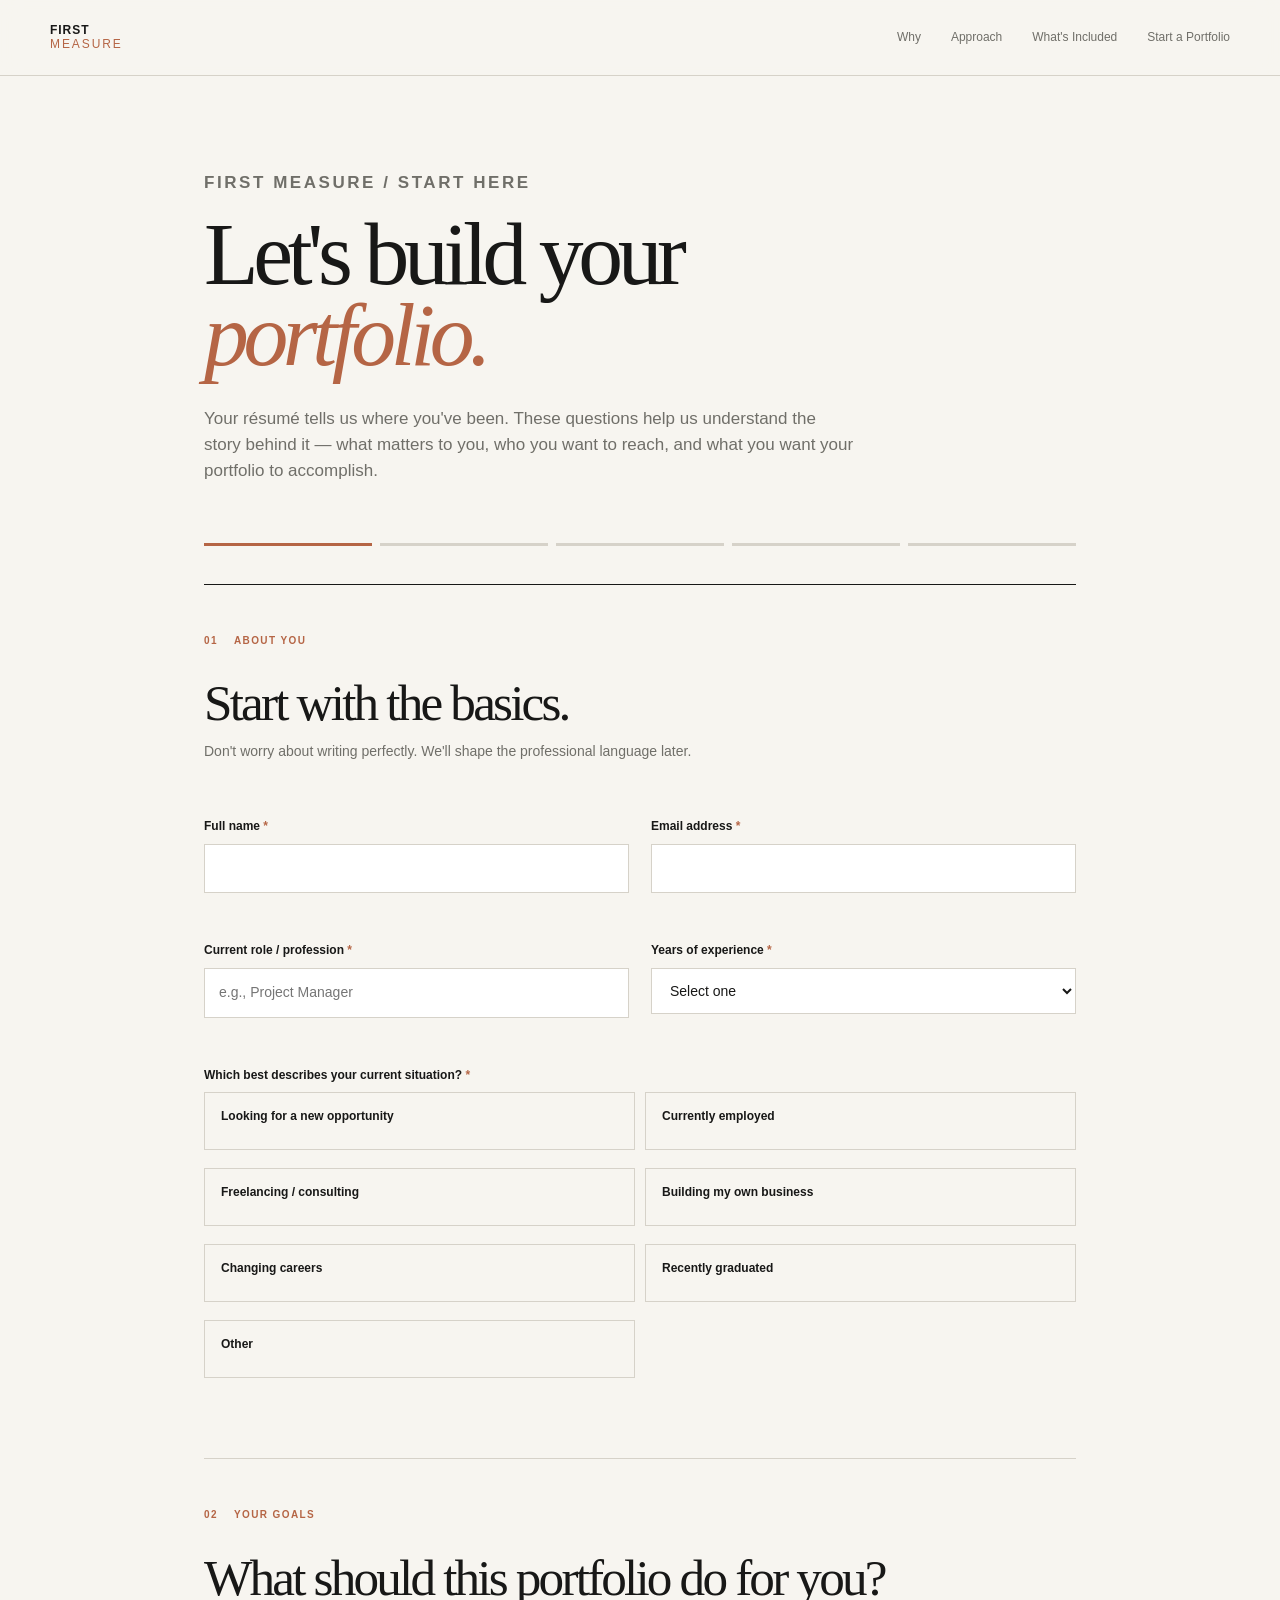
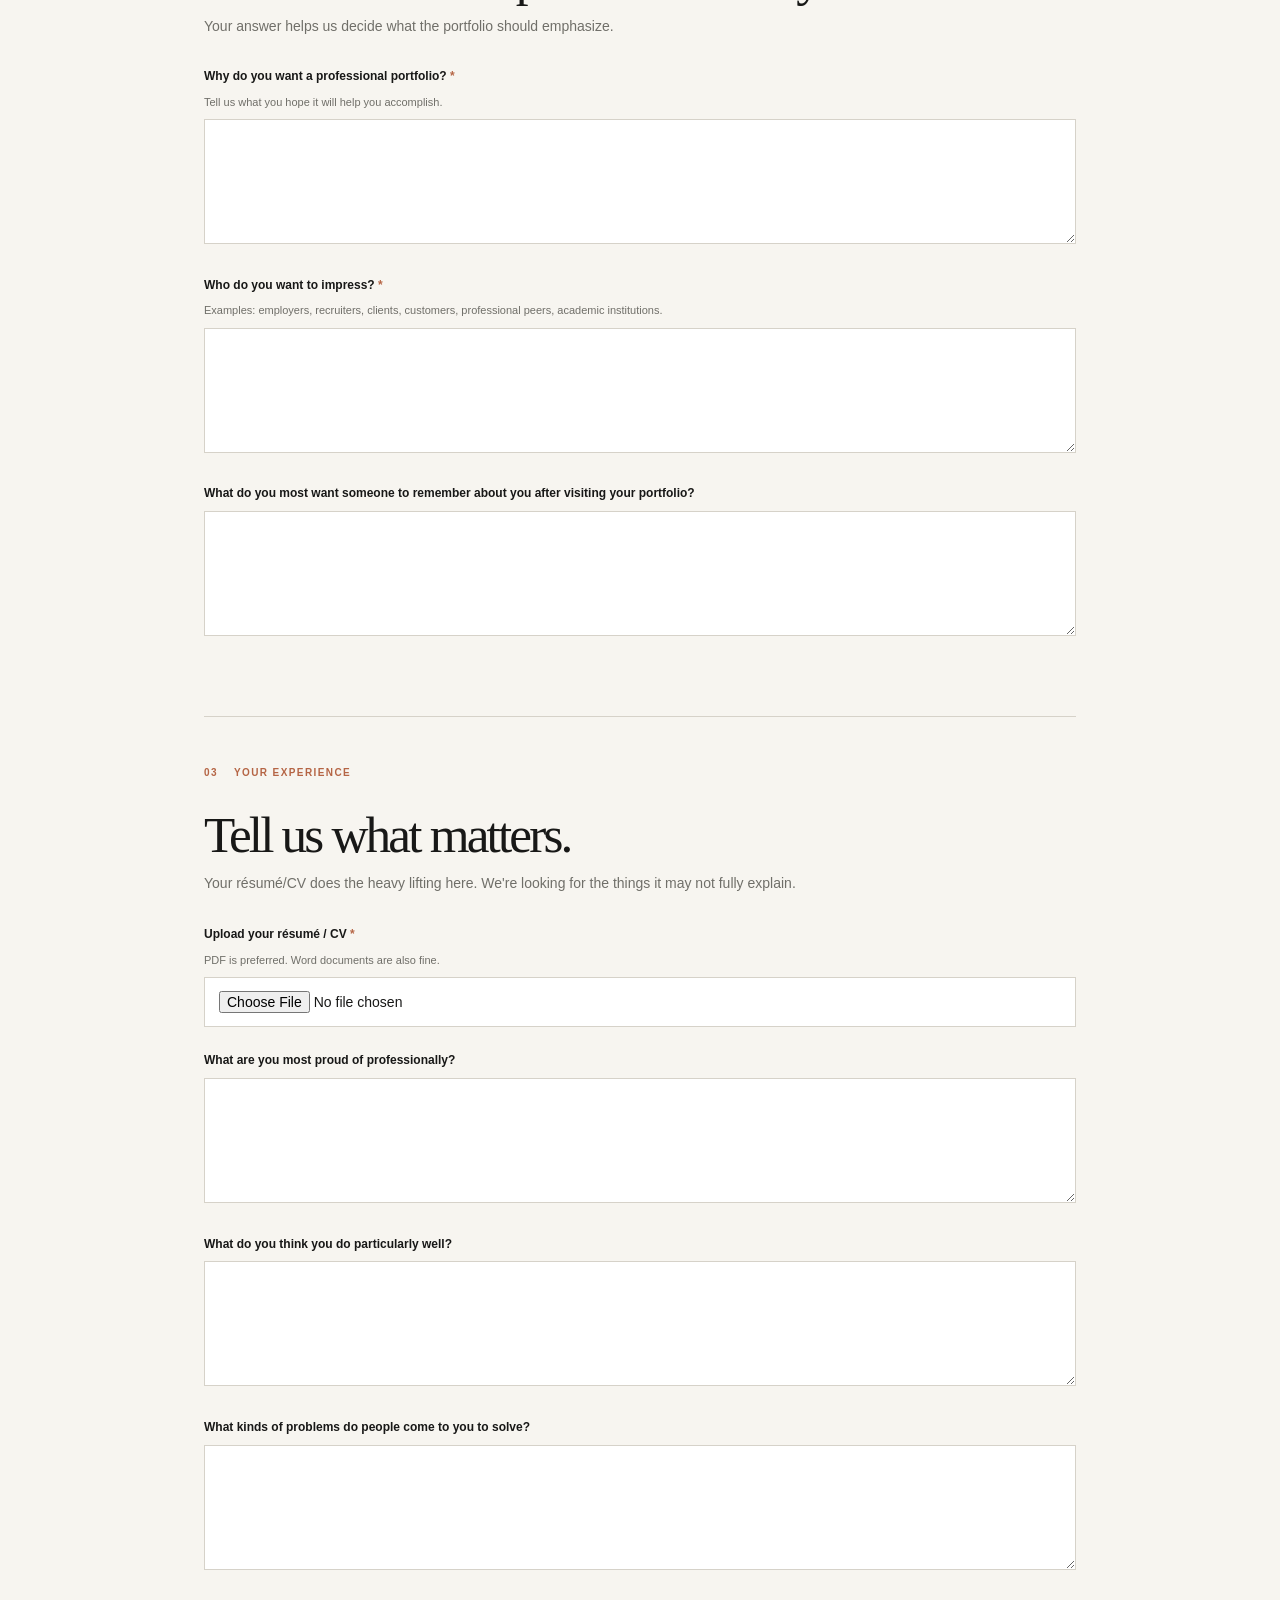
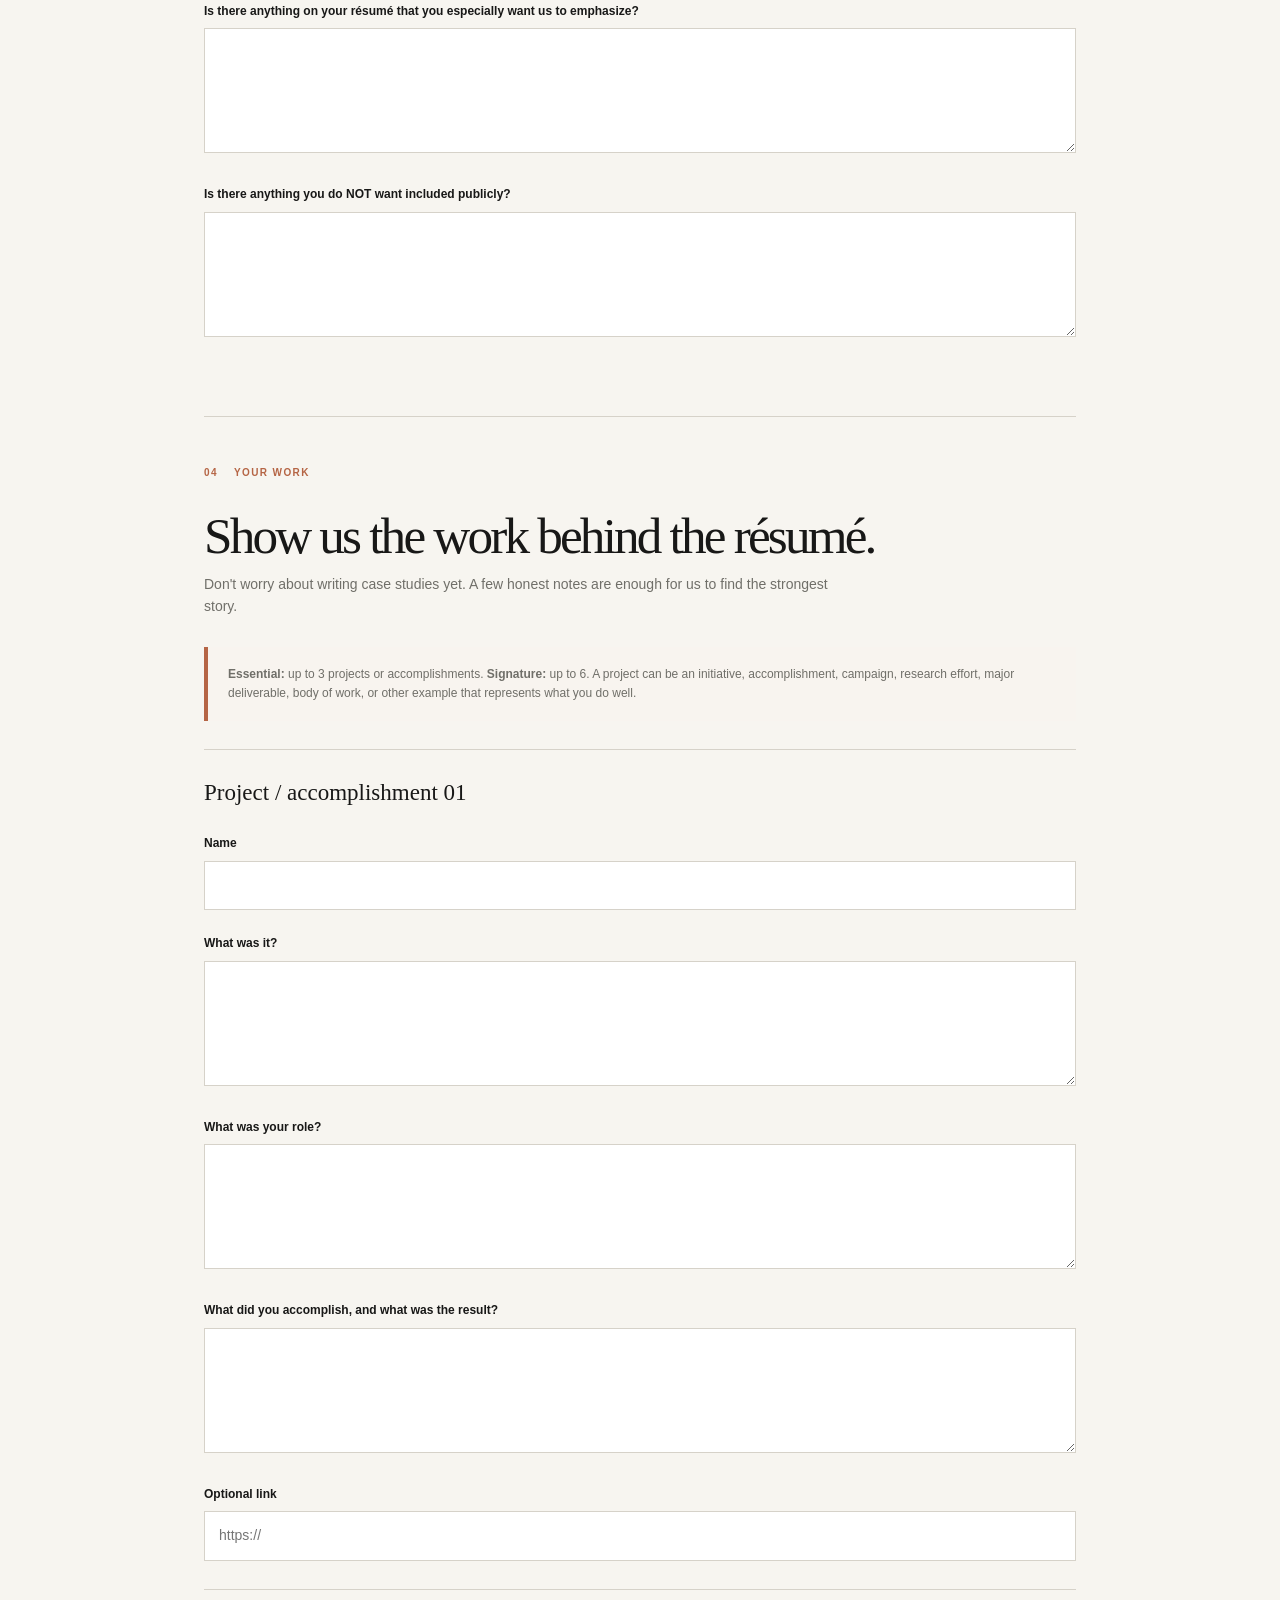
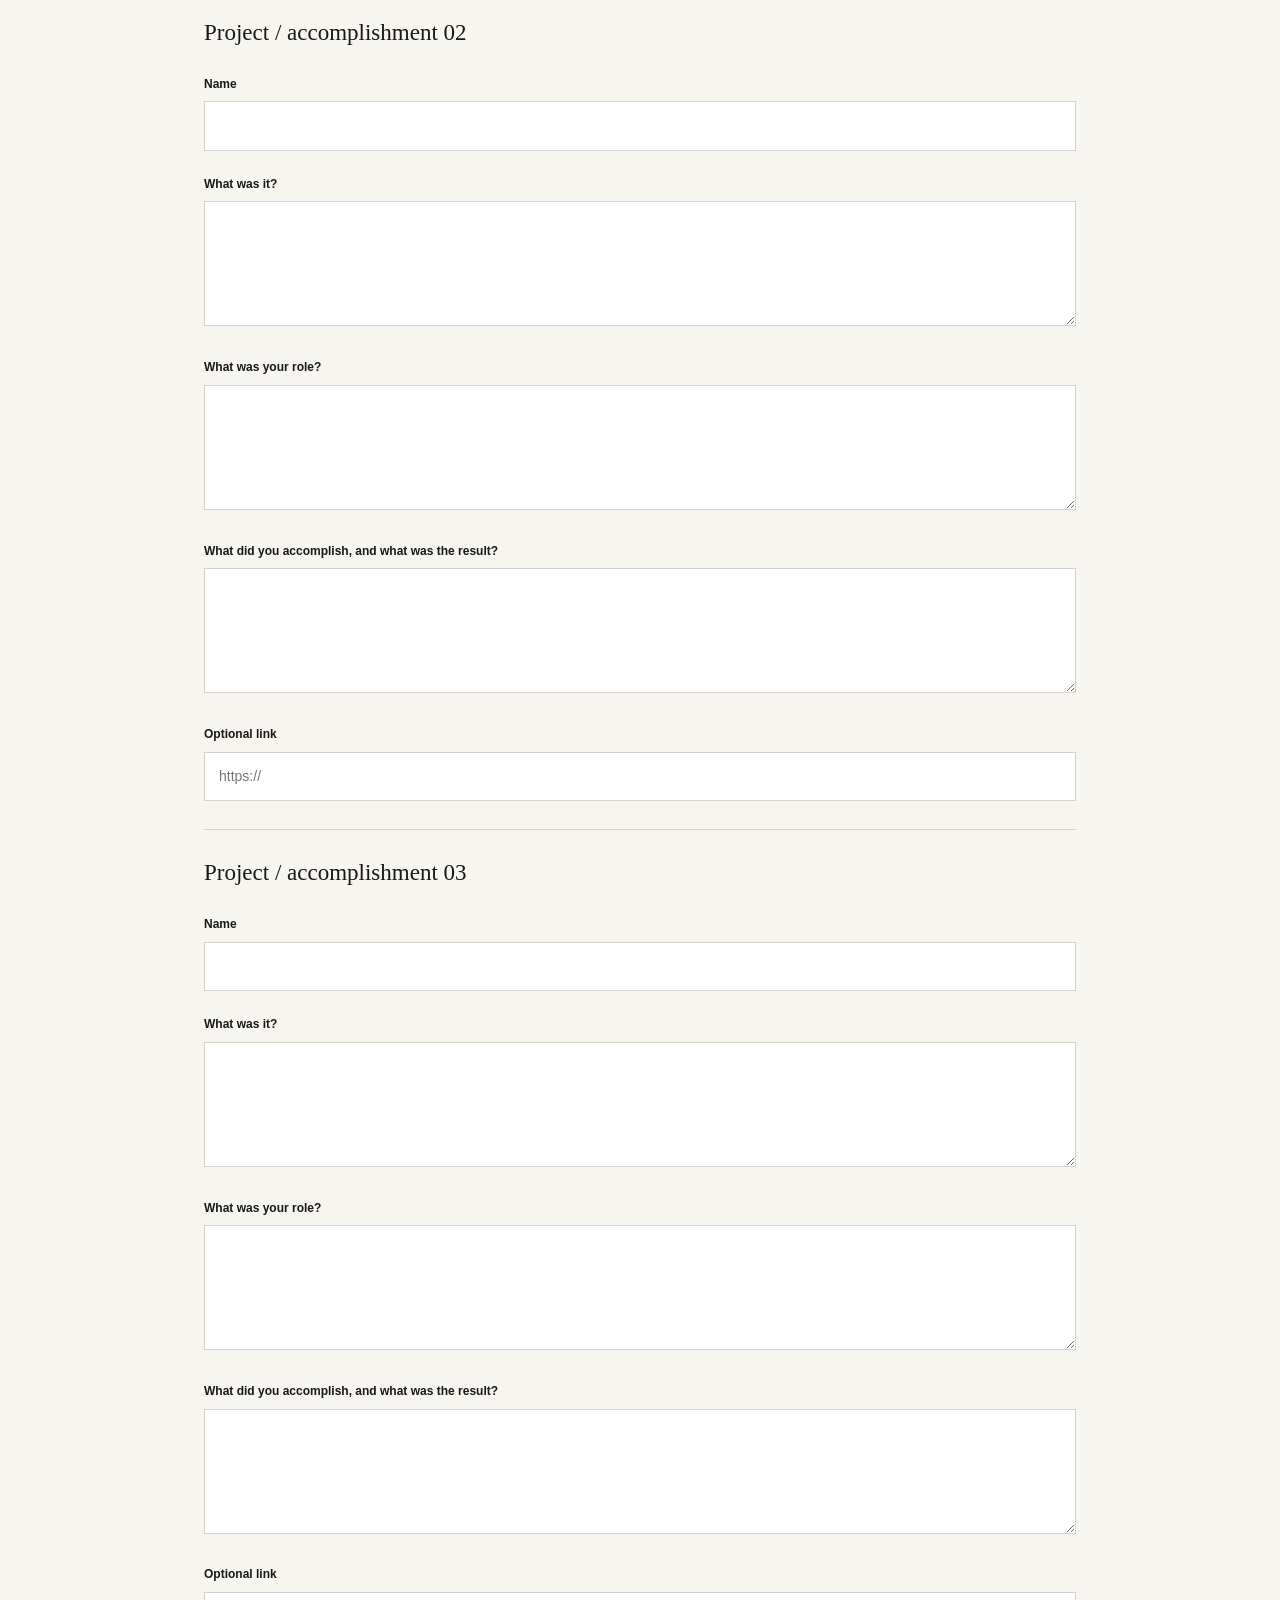
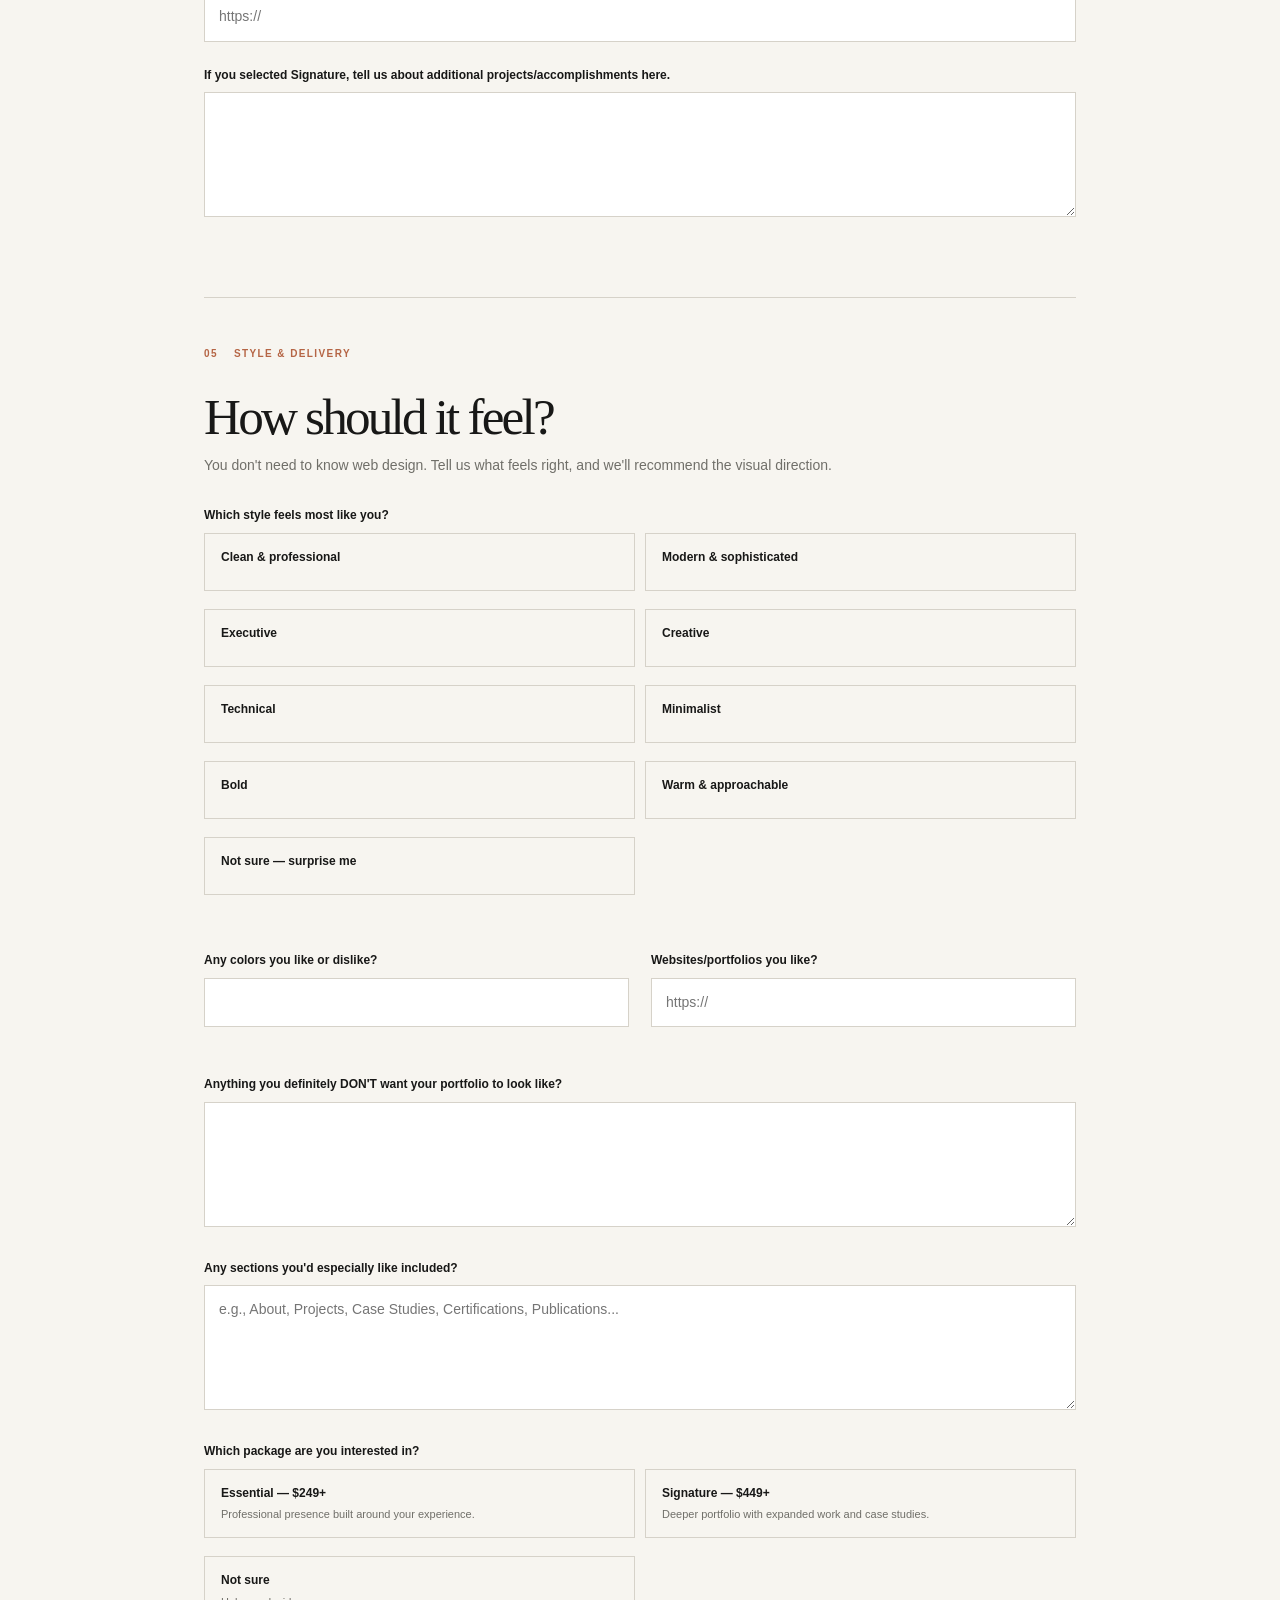
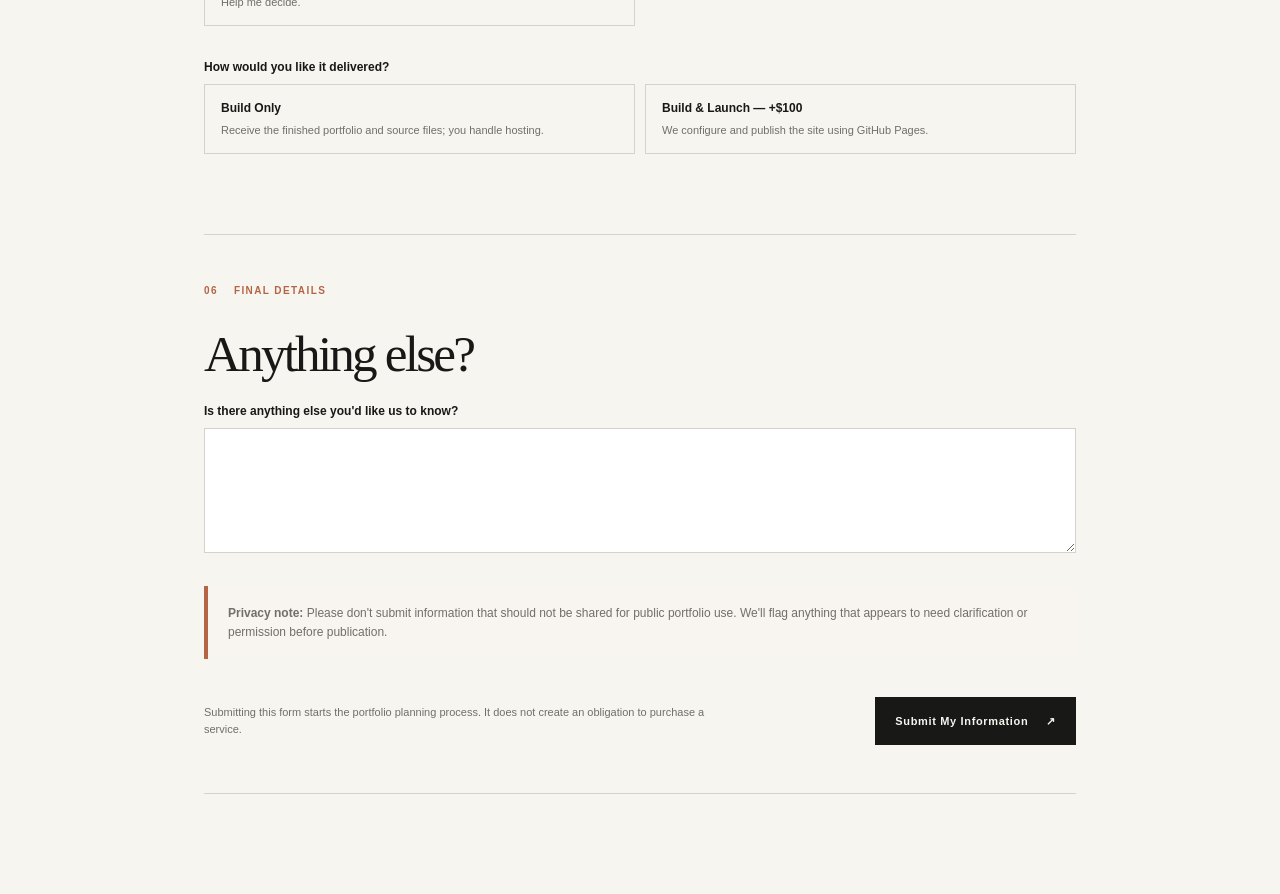
==== intake.html @ b85e9fb0 "Add files via upload" ====
<!DOCTYPE html>
<html lang="en">
<head>
<meta charset="UTF-8">
<meta name="viewport" content="width=device-width, initial-scale=1.0">
<meta name="description" content="First Measure client intake form.">
<title>Start Your Portfolio — First Measure</title>
<link rel="stylesheet" href="styles.css?v=4">
<style>
.intake-page{max-width:920px;margin:0 auto;padding:140px 24px 100px}.intake-header{max-width:760px;margin-bottom:58px}.intake-header .kicker{margin-bottom:18px}.intake-header h1{margin:0;font-family:Georgia,"Times New Roman",serif;font-weight:400;font-size:clamp(3rem,7vw,6.6rem);line-height:.9;letter-spacing:-.06em}.intake-header h1 em{color:var(--accent);font-style:italic}.intake-header p{max-width:650px;margin:30px 0 0;color:var(--muted);font-size:17px}.progress{display:grid;grid-template-columns:repeat(5,1fr);gap:8px;margin-bottom:38px}.progress span{height:3px;background:var(--line)}.progress span.active{background:var(--accent)}.intake-form{border-top:1px solid var(--ink)}.form-section{padding:48px 0;border-bottom:1px solid var(--line)}.form-meta{display:flex;gap:16px;color:var(--accent);font-size:10px;font-weight:700;letter-spacing:.14em;margin-bottom:30px}.form-section h2{font-size:clamp(2rem,4vw,3.5rem);margin-bottom:12px}.section-help{max-width:650px;color:var(--muted);font-size:14px;margin-bottom:30px}.field{margin:24px 0}.field label{display:block;font-size:12px;font-weight:700;margin-bottom:8px}.required{color:var(--accent)}.field-help{margin:0 0 8px;color:var(--muted);font-size:11px}.two-col{display:grid;grid-template-columns:1fr 1fr;gap:22px}input,select,textarea{width:100%;border:1px solid var(--line);border-radius:0;background:#fff;padding:13px 14px;color:var(--ink);font:inherit;font-size:14px;outline:none}textarea{min-height:125px;resize:vertical}input:focus,select:focus,textarea:focus{border-color:var(--accent);box-shadow:0 0 0 3px rgba(181,101,69,.10)}.choice-grid{display:grid;grid-template-columns:1fr 1fr;gap:10px}.choice{position:relative}.choice input{position:absolute;opacity:0;pointer-events:none}.choice label{display:block;min-height:58px;padding:14px 16px;border:1px solid var(--line);cursor:pointer;font-weight:600;background:var(--paper);transition:border-color .2s,background .2s}.choice label span{display:block;color:var(--muted);font-size:11px;font-weight:400;margin-top:4px}.choice input:checked+label{border-color:var(--accent);background:var(--accent-soft)}.project-block{border-top:1px solid var(--line);padding-top:25px;margin-top:28px}.project-block h3{margin:0 0 15px;font-family:Georgia,serif;font-size:23px;font-weight:400}.notice{padding:18px 20px;border-left:4px solid var(--accent);background:#f8f4ef;margin-top:25px}.notice p{margin:0;color:var(--muted);font-size:12px}.form-footer{padding-top:38px;display:flex;justify-content:space-between;gap:22px;align-items:center}.form-footer p{margin:0;color:var(--muted);font-size:11px;max-width:520px}.submit-button{border:0;cursor:pointer}.thank-you{display:none;padding:55px;background:var(--ink);color:var(--paper);margin-top:40px}.thank-you h2{border:0;color:var(--paper);margin:0 0 15px}.thank-you p{color:#c9c5bd}.button{display:inline-flex;align-items:center;gap:18px;min-height:48px;padding:0 20px;font-size:11px;font-weight:800;letter-spacing:.06em}.button-dark{background:var(--ink);color:var(--paper)}
@media(max-width:680px){.intake-page{padding:110px 18px 70px}.two-col,.choice-grid{grid-template-columns:1fr}.form-section{padding:38px 0}.form-footer{flex-direction:column;align-items:flex-start}.button.large{width:100%}}
</style>
</head>
<body>
<header class="site-header">
<a class="wordmark" href="index.html" aria-label="First Measure home"><span>FIRST</span><i>MEASURE</i></a>
<button class="menu-toggle" aria-expanded="false" aria-controls="site-nav" aria-label="Open menu"><span></span><span></span></button>
<nav id="site-nav"><a href="index.html#why">Why</a><a href="index.html#approach">Approach</a><a href="index.html#included">What's Included</a><a href="index.html#contact">Start a Portfolio</a></nav>
</header>
<main class="intake-page">
<div class="intake-header"><p class="kicker">FIRST MEASURE / START HERE</p><h1>Let's build your <em>portfolio.</em></h1><p>Your résumé tells us where you've been. These questions help us understand the story behind it — what matters to you, who you want to reach, and what you want your portfolio to accomplish.</p></div>
<div class="progress" aria-hidden="true"><span class="active"></span><span></span><span></span><span></span><span></span></div>
<form class="intake-form" id="intakeForm">
<section class="form-section"><div class="form-meta"><span>01</span><span>ABOUT YOU</span></div><h2>Start with the basics.</h2><p class="section-help">Don't worry about writing perfectly. We'll shape the professional language later.</p>
<div class="two-col"><div class="field"><label for="fullName">Full name <span class="required">*</span></label><input id="fullName" name="fullName" required></div><div class="field"><label for="email">Email address <span class="required">*</span></label><input id="email" name="email" type="email" required></div></div>
<div class="two-col"><div class="field"><label for="role">Current role / profession <span class="required">*</span></label><input id="role" name="role" placeholder="e.g., Project Manager" required></div><div class="field"><label for="experience">Years of experience <span class="required">*</span></label><select id="experience" name="experience" required><option value="">Select one</option><option>Less than 2 years</option><option>2–5 years</option><option>6–10 years</option><option>11–15 years</option><option>16–20 years</option><option>20+ years</option></select></div></div>
<div class="field"><label>Which best describes your current situation? <span class="required">*</span></label><div class="choice-grid"><div class="choice"><input id="s1" name="situation" type="radio" value="Looking for a new opportunity" required><label for="s1">Looking for a new opportunity</label></div><div class="choice"><input id="s2" name="situation" type="radio" value="Currently employed"><label for="s2">Currently employed</label></div><div class="choice"><input id="s3" name="situation" type="radio" value="Freelancing or consulting"><label for="s3">Freelancing / consulting</label></div><div class="choice"><input id="s4" name="situation" type="radio" value="Building my own business"><label for="s4">Building my own business</label></div><div class="choice"><input id="s5" name="situation" type="radio" value="Changing careers"><label for="s5">Changing careers</label></div><div class="choice"><input id="s6" name="situation" type="radio" value="Recently graduated"><label for="s6">Recently graduated</label></div><div class="choice"><input id="s7" name="situation" type="radio" value="Other"><label for="s7">Other</label></div></div></div></section>
<section class="form-section"><div class="form-meta"><span>02</span><span>YOUR GOALS</span></div><h2>What should this portfolio do for you?</h2><p class="section-help">Your answer helps us decide what the portfolio should emphasize.</p>
<div class="field"><label for="goals">Why do you want a professional portfolio? <span class="required">*</span></label><p class="field-help">Tell us what you hope it will help you accomplish.</p><textarea id="goals" name="goals" required></textarea></div>
<div class="field"><label for="audience">Who do you want to impress? <span class="required">*</span></label><p class="field-help">Examples: employers, recruiters, clients, customers, professional peers, academic institutions.</p><textarea id="audience" name="audience" required></textarea></div>
<div class="field"><label for="remember">What do you most want someone to remember about you after visiting your portfolio?</label><textarea id="remember" name="remember"></textarea></div></section>
<section class="form-section"><div class="form-meta"><span>03</span><span>YOUR EXPERIENCE</span></div><h2>Tell us what matters.</h2><p class="section-help">Your résumé/CV does the heavy lifting here. We're looking for the things it may not fully explain.</p>
<div class="field"><label for="resume">Upload your résumé / CV <span class="required">*</span></label><p class="field-help">PDF is preferred. Word documents are also fine.</p><input id="resume" name="resume" type="file" accept=".pdf,.doc,.docx" required></div>
<div class="field"><label for="proud">What are you most proud of professionally?</label><textarea id="proud" name="proud"></textarea></div><div class="field"><label for="strengths">What do you think you do particularly well?</label><textarea id="strengths" name="strengths"></textarea></div><div class="field"><label for="problems">What kinds of problems do people come to you to solve?</label><textarea id="problems" name="problems"></textarea></div><div class="field"><label for="emphasis">Is there anything on your résumé that you especially want us to emphasize?</label><textarea id="emphasis" name="emphasis"></textarea></div><div class="field"><label for="exclude">Is there anything you do NOT want included publicly?</label><textarea id="exclude" name="exclude"></textarea></div></section>
<section class="form-section"><div class="form-meta"><span>04</span><span>YOUR WORK</span></div><h2>Show us the work behind the résumé.</h2><p class="section-help">Don't worry about writing case studies yet. A few honest notes are enough for us to find the strongest story.</p><div class="notice"><p><strong>Essential:</strong> up to 3 projects or accomplishments. <strong>Signature:</strong> up to 6. A project can be an initiative, accomplishment, campaign, research effort, major deliverable, body of work, or other example that represents what you do well.</p></div>
<div class="project-block"><h3>Project / accomplishment 01</h3><div class="field"><label for="p1name">Name</label><input id="p1name" name="p1name"></div><div class="field"><label for="p1context">What was it?</label><textarea id="p1context" name="p1context"></textarea></div><div class="field"><label for="p1role">What was your role?</label><textarea id="p1role" name="p1role"></textarea></div><div class="field"><label for="p1result">What did you accomplish, and what was the result?</label><textarea id="p1result" name="p1result"></textarea></div><div class="field"><label for="p1link">Optional link</label><input id="p1link" name="p1link" type="url" placeholder="https://"></div></div>
<div class="project-block"><h3>Project / accomplishment 02</h3><div class="field"><label for="p2name">Name</label><input id="p2name" name="p2name"></div><div class="field"><label for="p2context">What was it?</label><textarea id="p2context" name="p2context"></textarea></div><div class="field"><label for="p2role">What was your role?</label><textarea id="p2role" name="p2role"></textarea></div><div class="field"><label for="p2result">What did you accomplish, and what was the result?</label><textarea id="p2result" name="p2result"></textarea></div><div class="field"><label for="p2link">Optional link</label><input id="p2link" name="p2link" type="url" placeholder="https://"></div></div>
<div class="project-block"><h3>Project / accomplishment 03</h3><div class="field"><label for="p3name">Name</label><input id="p3name" name="p3name"></div><div class="field"><label for="p3context">What was it?</label><textarea id="p3context" name="p3context"></textarea></div><div class="field"><label for="p3role">What was your role?</label><textarea id="p3role" name="p3role"></textarea></div><div class="field"><label for="p3result">What did you accomplish, and what was the result?</label><textarea id="p3result" name="p3result"></textarea></div><div class="field"><label for="p3link">Optional link</label><input id="p3link" name="p3link" type="url" placeholder="https://"></div></div>
<div class="field"><label for="moreProjects">If you selected Signature, tell us about additional projects/accomplishments here.</label><textarea id="moreProjects" name="moreProjects"></textarea></div></section>
<section class="form-section"><div class="form-meta"><span>05</span><span>STYLE &amp; DELIVERY</span></div><h2>How should it feel?</h2><p class="section-help">You don't need to know web design. Tell us what feels right, and we'll recommend the visual direction.</p>
<div class="field"><label>Which style feels most like you?</label><div class="choice-grid"><div class="choice"><input id="v1" name="style" type="radio" value="Clean and professional"><label for="v1">Clean &amp; professional</label></div><div class="choice"><input id="v2" name="style" type="radio" value="Modern and sophisticated"><label for="v2">Modern &amp; sophisticated</label></div><div class="choice"><input id="v3" name="style" type="radio" value="Executive"><label for="v3">Executive</label></div><div class="choice"><input id="v4" name="style" type="radio" value="Creative"><label for="v4">Creative</label></div><div class="choice"><input id="v5" name="style" type="radio" value="Technical"><label for="v5">Technical</label></div><div class="choice"><input id="v6" name="style" type="radio" value="Minimalist"><label for="v6">Minimalist</label></div><div class="choice"><input id="v7" name="style" type="radio" value="Bold"><label for="v7">Bold</label></div><div class="choice"><input id="v8" name="style" type="radio" value="Warm and approachable"><label for="v8">Warm &amp; approachable</label></div><div class="choice"><input id="v9" name="style" type="radio" value="Not sure"><label for="v9">Not sure — surprise me</label></div></div></div>
<div class="two-col"><div class="field"><label for="colors">Any colors you like or dislike?</label><input id="colors" name="colors"></div><div class="field"><label for="websites">Websites/portfolios you like?</label><input id="websites" name="websites" type="url" placeholder="https://"></div></div>
<div class="field"><label for="avoid">Anything you definitely DON'T want your portfolio to look like?</label><textarea id="avoid" name="avoid"></textarea></div><div class="field"><label for="sections">Any sections you'd especially like included?</label><textarea id="sections" name="sections" placeholder="e.g., About, Projects, Case Studies, Certifications, Publications..."></textarea></div>
<div class="field"><label>Which package are you interested in?</label><div class="choice-grid"><div class="choice"><input id="pkg1" name="package" type="radio" value="Essential — $249+"><label for="pkg1">Essential — $249+<span>Professional presence built around your experience.</span></label></div><div class="choice"><input id="pkg2" name="package" type="radio" value="Signature — $449+"><label for="pkg2">Signature — $449+<span>Deeper portfolio with expanded work and case studies.</span></label></div><div class="choice"><input id="pkg3" name="package" type="radio" value="Not sure"><label for="pkg3">Not sure<span>Help me decide.</span></label></div></div></div>
<div class="field"><label>How would you like it delivered?</label><div class="choice-grid"><div class="choice"><input id="del1" name="delivery" type="radio" value="Build Only"><label for="del1">Build Only<span>Receive the finished portfolio and source files; you handle hosting.</span></label></div><div class="choice"><input id="del2" name="delivery" type="radio" value="Build & Launch — +$100"><label for="del2">Build &amp; Launch — +$100<span>We configure and publish the site using GitHub Pages.</span></label></div></div></div></section>
<section class="form-section"><div class="form-meta"><span>06</span><span>FINAL DETAILS</span></div><h2>Anything else?</h2><div class="field"><label for="finalNotes">Is there anything else you'd like us to know?</label><textarea id="finalNotes" name="finalNotes"></textarea></div><div class="notice"><p><strong>Privacy note:</strong> Please don't submit information that should not be shared for public portfolio use. We'll flag anything that appears to need clarification or permission before publication.</p></div><div class="form-footer"><p>Submitting this form starts the portfolio planning process. It does not create an obligation to purchase a service.</p><button class="button button-dark large submit-button" type="submit">Submit My Information <span>↗</span></button></div></section>
</form>
<div class="thank-you" id="thankYou"><h2>You're on your way.</h2><p>This is the prepared intake experience. The next step is connecting the form to a real submission method so your résumé and answers reach First Measure securely.</p><a class="button" href="index.html">Return to First Measure <span>↗</span></a></div>
</main>
<script>
const form=document.getElementById('intakeForm');
const thankYou=document.getElementById('thankYou');
const menuToggle=document.querySelector('.menu-toggle');
const nav=document.getElementById('site-nav');
if(menuToggle&&nav){menuToggle.addEventListener('click',()=>{const open=nav.classList.toggle('open');menuToggle.setAttribute('aria-expanded',String(open));});}
form.addEventListener('submit',e=>{e.preventDefault();const resume=document.getElementById('resume');if(!resume.files.length){resume.focus();return;}form.style.display='none';document.querySelector('.progress').style.display='none';thankYou.style.display='block';window.scrollTo({top:0,behavior:'smooth'});});
</script>
</body>
</html>
---- styles.css ----
:root {
  --paper: #f7f5f0;
  --paper-dark: #ebe7df;
  --ink: #181817;
  --muted: #706f69;
  --line: #d6d2c9;
  --accent: #b56545;
  --accent-soft: #ead9d0;
  --max: 1180px;
}
* { box-sizing: border-box; }
html { scroll-behavior: smooth; }
body {
  margin: 0; background: var(--paper); color: var(--ink);
  font-family: Arial, Helvetica, sans-serif; line-height: 1.55;
}
body::selection { background: var(--accent); color: white; }
a { color: inherit; text-decoration: none; }
.site-header {
  height: 76px; padding: 0 max(24px, calc((100vw - var(--max)) / 2));
  display: flex; align-items: center; justify-content: space-between;
  border-bottom: 1px solid var(--line); background: rgba(247,245,240,.94);
  position: fixed; top: 0; left: 0; right: 0; z-index: 50; backdrop-filter: blur(10px);
}
.wordmark { display: inline-flex; flex-direction: column; font-size: 12px; font-weight: 800; letter-spacing: .08em; line-height: .95; }
.wordmark i { color: var(--accent); font-style: normal; font-weight: 500; letter-spacing: .16em; margin-top: 3px; }
nav { display: flex; gap: 30px; align-items: center; font-size: 12px; }
nav a { color: var(--muted); }
nav a:hover { color: var(--ink); }
nav .nav-link { border-bottom: 1px solid var(--ink); padding-bottom: 3px; color: var(--ink); }
.menu-toggle { display: none; border: 0; background: none; padding: 8px; }
.menu-toggle span { display: block; width: 22px; height: 1px; background: var(--ink); margin: 5px; }
.hero, .section { max-width: var(--max); margin: 0 auto; padding-left: 24px; padding-right: 24px; }
.hero { min-height: 100vh; padding-top: 150px; padding-bottom: 90px; display: grid; grid-template-columns: 70px 1fr 210px; gap: 35px; align-items: center; }
.hero-number { align-self: start; padding-top: 7px; color: var(--accent); font-size: 11px; letter-spacing: .12em; }
.kicker, .section-meta, .contact-meta {
  font-size: 10px; font-weight: 700; letter-spacing: .15em; color: var(--muted);
}
.kicker { color: var(--accent); margin: 0 0 25px; }
.hero h1 {
  max-width: 850px; margin: 0; font-family: Georgia, "Times New Roman", serif;
  font-size: clamp(3.5rem, 8vw, 7.8rem); font-weight: 400; line-height: .88; letter-spacing: -.065em;
}
.hero h1 em, h2 em { color: var(--accent); font-style: italic; }
.hero-intro { max-width: 600px; margin: 38px 0 0; color: var(--muted); font-size: 17px; line-height: 1.65; }
.hero-actions { display: flex; gap: 25px; align-items: center; margin-top: 34px; }
.button { display: inline-flex; align-items: center; gap: 18px; min-height: 48px; padding: 0 20px; font-size: 11px; font-weight: 800; letter-spacing: .06em; transition: transform .2s, background .2s; }
.button:hover { transform: translateY(-2px); }
.button-dark { background: var(--ink); color: var(--paper); }
.button-dark:hover { background: var(--accent); }
.text-link { font-size: 11px; color: var(--muted); border-bottom: 1px solid var(--line); padding-bottom: 4px; }
.text-link span { margin-left: 8px; color: var(--accent); }
.hero-note { align-self: end; padding-bottom: 8px; border-top: 1px solid var(--line); padding-top: 12px; }
.hero-note span { color: var(--accent); font-size: 10px; }
.hero-note p { margin: 12px 0 0; color: var(--muted); font-family: Georgia, serif; font-size: 15px; line-height: 1.35; }
.section { padding-top: 130px; padding-bottom: 130px; border-top: 1px solid var(--line); }
.section-meta { display: flex; gap: 16px; margin-bottom: 65px; }
.section-meta span:first-child { color: var(--accent); }
.manifesto-grid { display: grid; grid-template-columns: 1.1fr .9fr; gap: 100px; align-items: end; }
h2 { margin: 0; font-family: Georgia, "Times New Roman", serif; font-size: clamp(2.7rem, 5.3vw, 5.7rem); font-weight: 400; line-height: .96; letter-spacing: -.055em; }
.body-copy { max-width: 480px; color: var(--muted); font-size: 16px; }
.body-copy p { margin: 0 0 18px; }
.contrast { display: grid; grid-template-columns: 1fr 70px 1fr; margin-top: 90px; border-top: 1px solid var(--line); border-bottom: 1px solid var(--line); }
.contrast-block { min-height: 190px; padding: 28px 25px; }
.contrast-block.highlight { background: var(--accent-soft); }
.contrast-block small { font-size: 9px; font-weight: 800; letter-spacing: .15em; color: var(--muted); }
.contrast-block strong { display: block; margin-top: 45px; font-family: Georgia, serif; font-size: 22px; font-weight: 400; }
.contrast-block p { margin: 8px 0 0; color: var(--muted); font-size: 12px; }
.contrast-arrow { display: grid; place-items: center; color: var(--accent); border-left: 1px solid var(--line); border-right: 1px solid var(--line); }
.section-title-row { display: grid; grid-template-columns: 1.15fr .85fr; gap: 90px; align-items: end; }
.section-title-row > p { max-width: 400px; color: var(--muted); margin: 0; font-size: 16px; }
.steps { margin-top: 85px; border-top: 1px solid var(--ink); }
.step { display: grid; grid-template-columns: 80px 1fr; gap: 30px; padding: 27px 0; border-bottom: 1px solid var(--line); }
.step-no { color: var(--accent); font-size: 11px; padding-top: 5px; }
.step h3 { margin: 0; font-family: Georgia, serif; font-size: 27px; font-weight: 400; }
.step p { margin: 6px 0 0; color: var(--muted); font-size: 13px; max-width: 670px; }
.professions { background: var(--paper-dark); max-width: none; padding-left: max(24px, calc((100vw - var(--max)) / 2)); padding-right: max(24px, calc((100vw - var(--max)) / 2)); }
.profession-intro { display: grid; grid-template-columns: 1.1fr .9fr; gap: 100px; align-items: end; }
.profession-intro p { max-width: 440px; color: var(--muted); }
.profession-list { margin-top: 75px; display: grid; grid-template-columns: repeat(2, 1fr); border-top: 1px solid var(--line); }
.profession-list > div { display: grid; grid-template-columns: 45px 1fr; grid-template-rows: auto auto; gap: 3px 15px; padding: 21px 5px; border-bottom: 1px solid var(--line); }
.profession-list > div:nth-child(odd) { border-right: 1px solid var(--line); padding-right: 30px; }
.profession-list span { grid-row: 1 / 3; color: var(--accent); font-size: 10px; }
.profession-list strong { font-family: Georgia, serif; font-size: 20px; font-weight: 400; }
.profession-list small { color: var(--muted); font-size: 11px; }
.included-grid { display: grid; grid-template-columns: .8fr 1.2fr; gap: 100px; }
.included-grid > div:first-child > p { max-width: 360px; color: var(--muted); margin-top: 30px; }
.service-list { border-top: 1px solid var(--ink); }
.service-list > div { display: grid; grid-template-columns: 45px 1fr; gap: 18px; padding: 22px 0; border-bottom: 1px solid var(--line); }
.service-list span { color: var(--accent); font-size: 10px; }
.service-list strong { font-family: Georgia, serif; font-size: 20px; font-weight: 400; }
.service-list p { color: var(--muted); margin: 4px 0 0; font-size: 12px; }
.principles { padding-top: 80px; }
.principles-inner { background: var(--ink); color: var(--paper); padding: 60px; }
.principles-inner .section-meta { color: #aaa69e; }
.principles-inner .section-meta span:first-child { color: #d28b6e; }
.principles-inner h2 { max-width: 900px; }
.principles-inner h2 em { color: #d28b6e; }
.principle-row { display: grid; grid-template-columns: repeat(4, 1fr); gap: 30px; margin-top: 75px; }
.principle-row div { border-top: 1px solid #4c4a46; padding-top: 14px; }
.principle-row span { color: #d28b6e; font-size: 10px; }
.principle-row strong { display: block; margin-top: 32px; font-family: Georgia, serif; font-weight: 400; font-size: 18px; }
.principle-row p { color: #aaa69e; font-size: 11px; }
.contact { text-align: center; padding-top: 150px; padding-bottom: 160px; }
.contact-meta { color: var(--accent); }
.contact h2 { max-width: 950px; margin: 30px auto 0; }
.contact > p { max-width: 530px; margin: 28px auto 32px; color: var(--muted); font-size: 15px; }
footer { border-top: 1px solid var(--line); max-width: var(--max); margin: 0 auto; padding: 28px 24px 45px; display: flex; justify-content: space-between; align-items: center; color: var(--muted); font-size: 10px; }
footer .wordmark { color: var(--ink); }
footer a:last-child { color: var(--accent); }
.reveal { opacity: 0; transform: translateY(18px); transition: opacity .65s ease, transform .65s ease; }
.reveal.visible { opacity: 1; transform: none; }
@media (max-width: 900px) {
  .hero { grid-template-columns: 40px 1fr; }
  .hero-note { grid-column: 2; max-width: 260px; }
  .manifesto-grid, .section-title-row, .profession-intro, .included-grid { grid-template-columns: 1fr; gap: 45px; }
  .principle-row { grid-template-columns: 1fr 1fr; }
}
@media (max-width: 680px) {
  .site-header { height: 66px; padding: 0 18px; }
  .menu-toggle { display: block; }
  nav { display: none; position: absolute; top: 66px; left: 0; right: 0; padding: 10px 18px 18px; background: var(--paper); border-bottom: 1px solid var(--line); }
  nav.open { display: grid; gap: 0; }
  nav a { padding: 13px 0; border-bottom: 1px solid var(--line); }
  .hero, .section { padding-left: 18px; padding-right: 18px; }
  .hero { padding-top: 120px; grid-template-columns: 1fr; gap: 20px; }
  .hero-number { display: none; }
  .hero h1 { font-size: clamp(3.1rem, 15vw, 5.2rem); }
  .hero-intro { font-size: 15px; }
  .hero-actions { align-items: flex-start; flex-direction: column; }
  .hero-note { grid-column: auto; }
  .section { padding-top: 90px; padding-bottom: 90px; }
  .section-meta { margin-bottom: 42px; }
  .contrast { grid-template-columns: 1fr; }
  .contrast-arrow { min-height: 45px; border-left: 0; border-right: 0; border-top: 1px solid var(--line); border-bottom: 1px solid var(--line); }
  .profession-list { grid-template-columns: 1fr; }
  .profession-list > div:nth-child(odd) { border-right: 0; padding-right: 5px; }
  .principles-inner { padding: 35px 24px; }
  .principle-row { grid-template-columns: 1fr 1fr; gap: 25px 18px; margin-top: 50px; }
  footer { flex-direction: column; align-items: flex-start; gap: 15px; }
}
@media (prefers-reduced-motion: reduce) {
  html { scroll-behavior: auto; }
  *, *::before, *::after { animation: none !important; transition: none !important; }
  .reveal { opacity: 1; transform: none; }
}
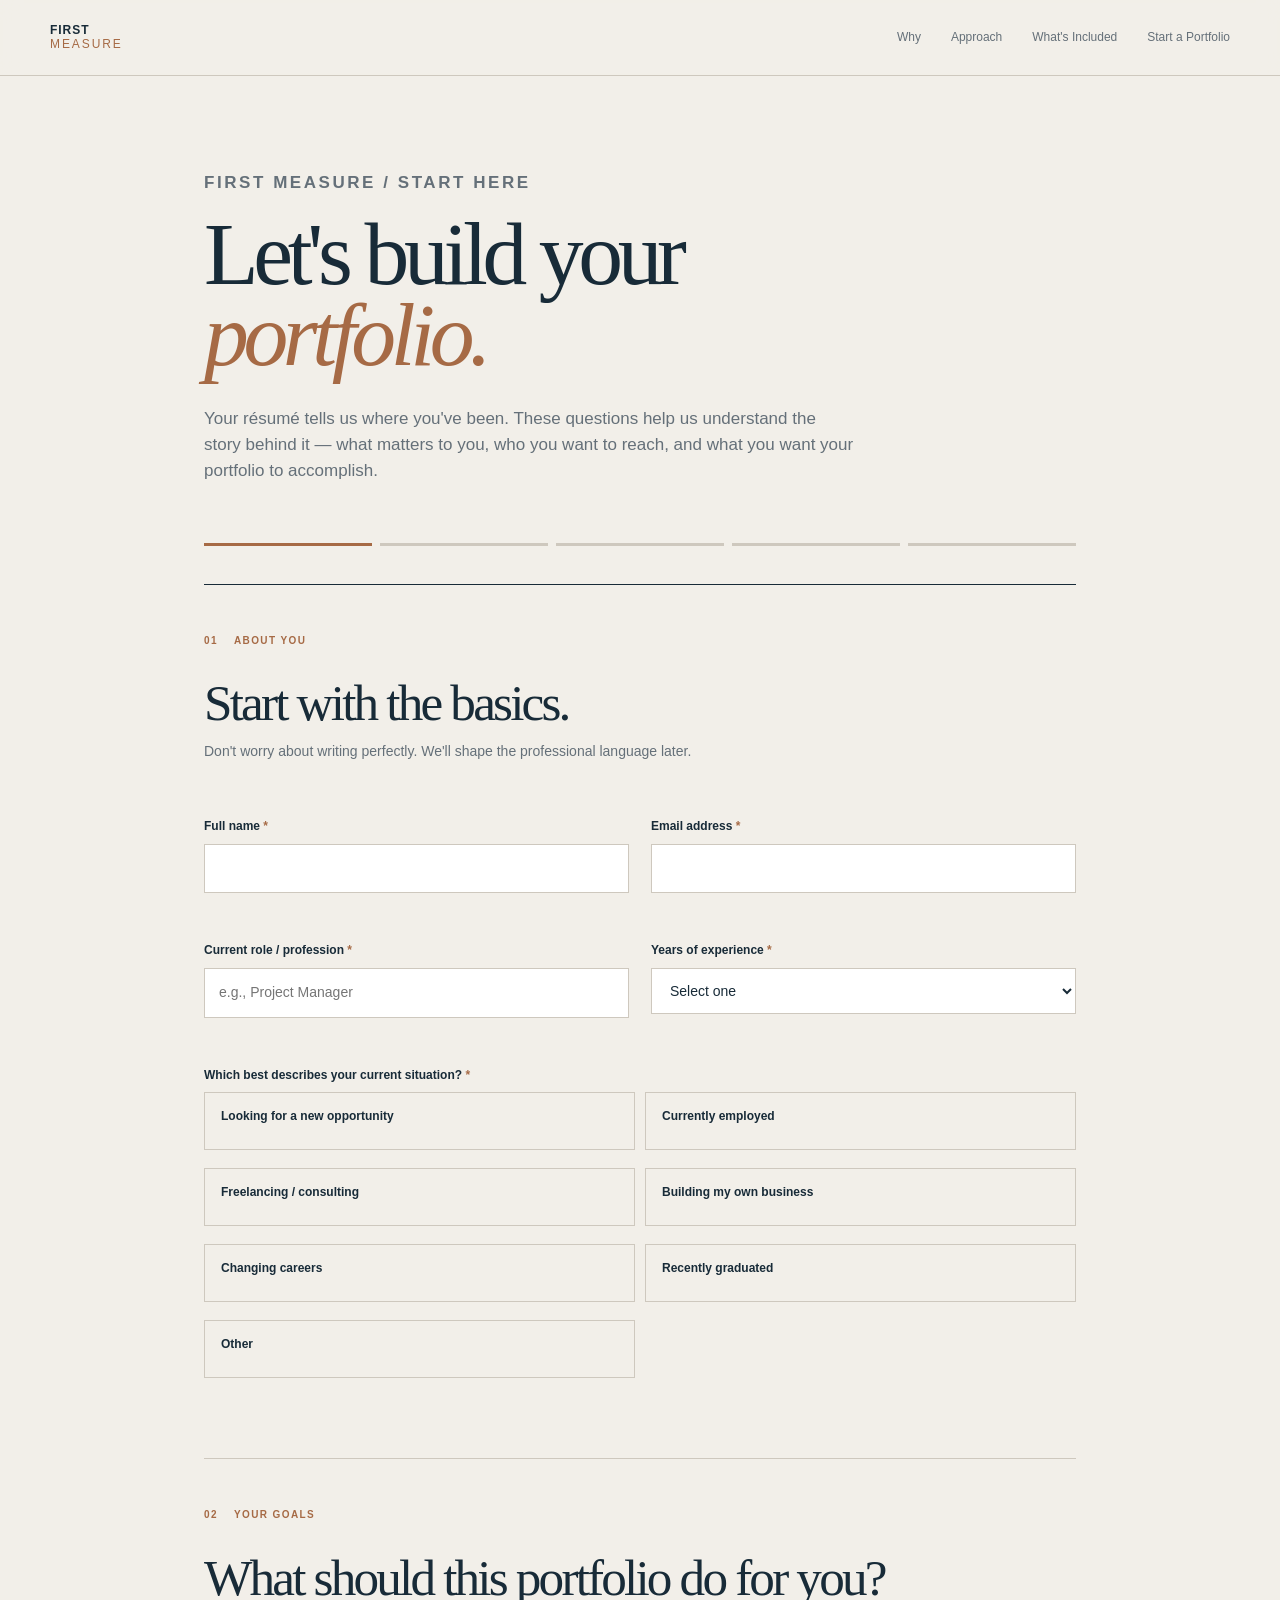
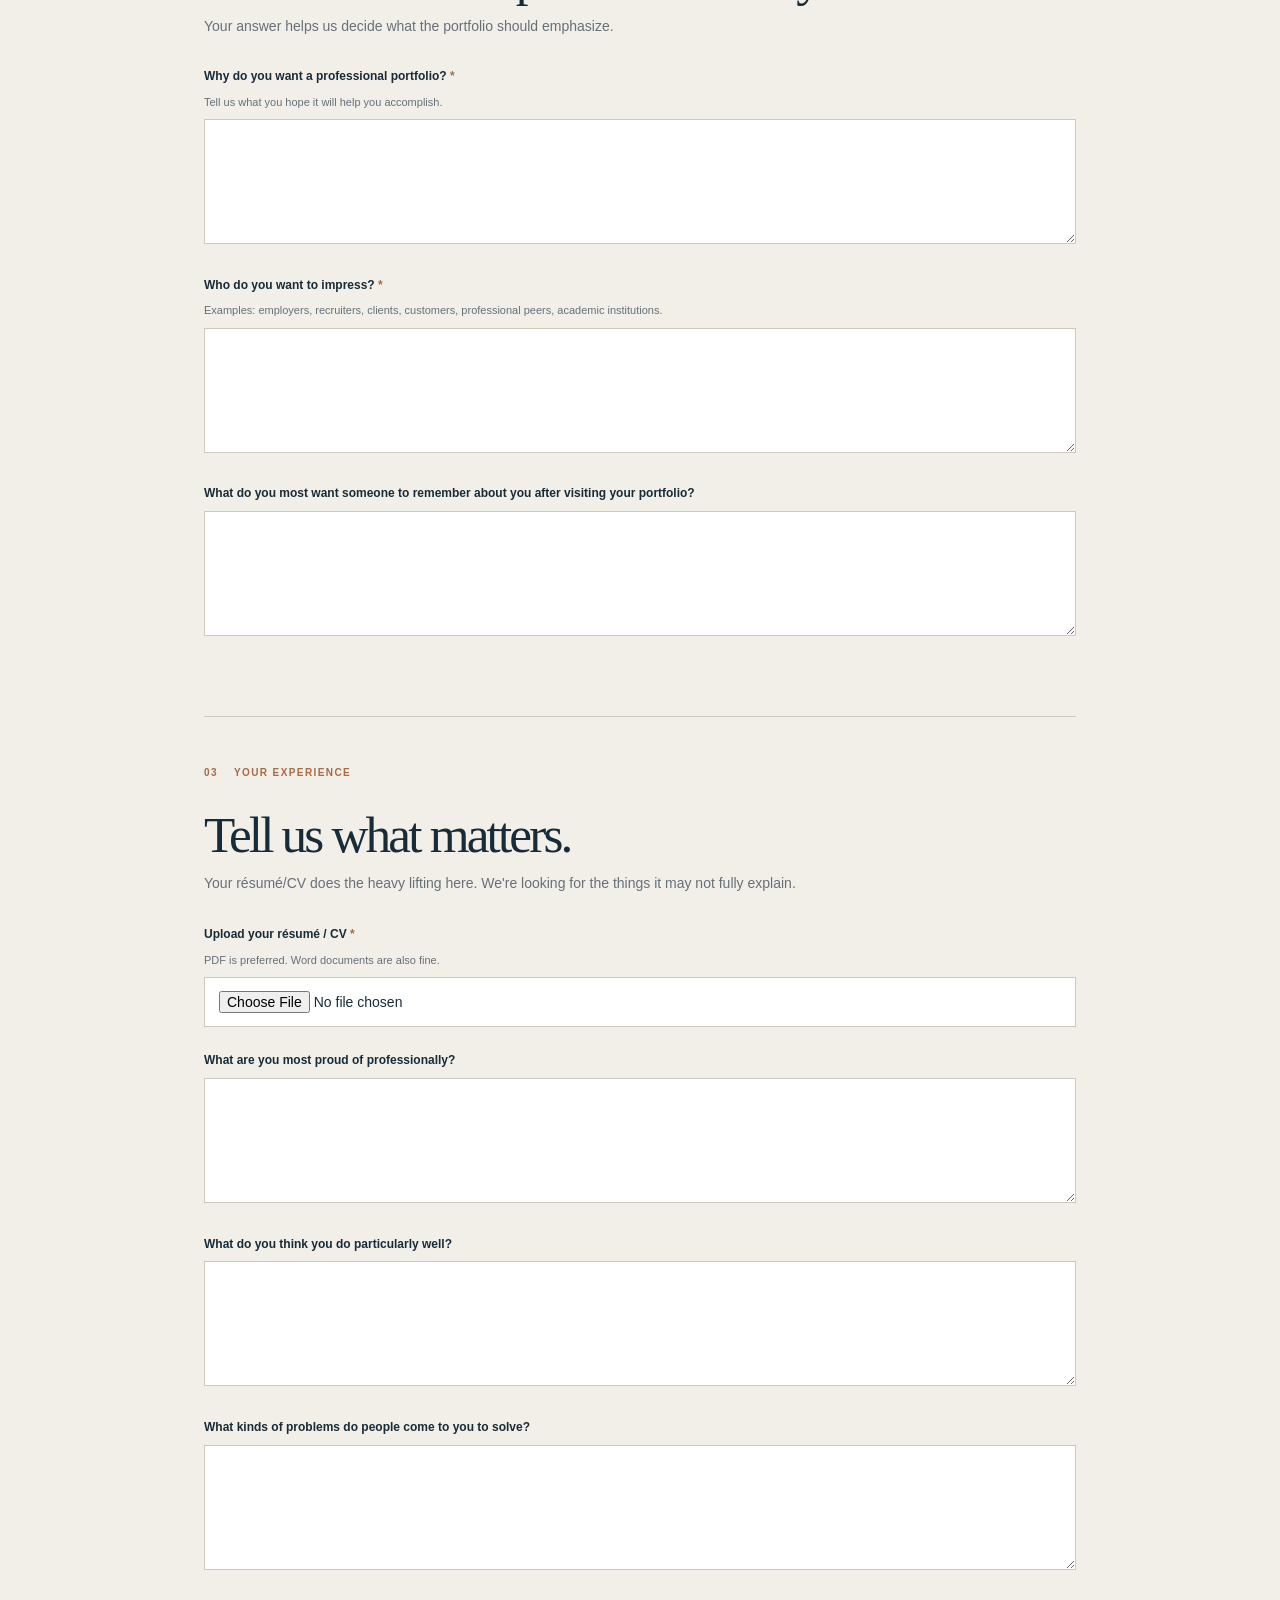
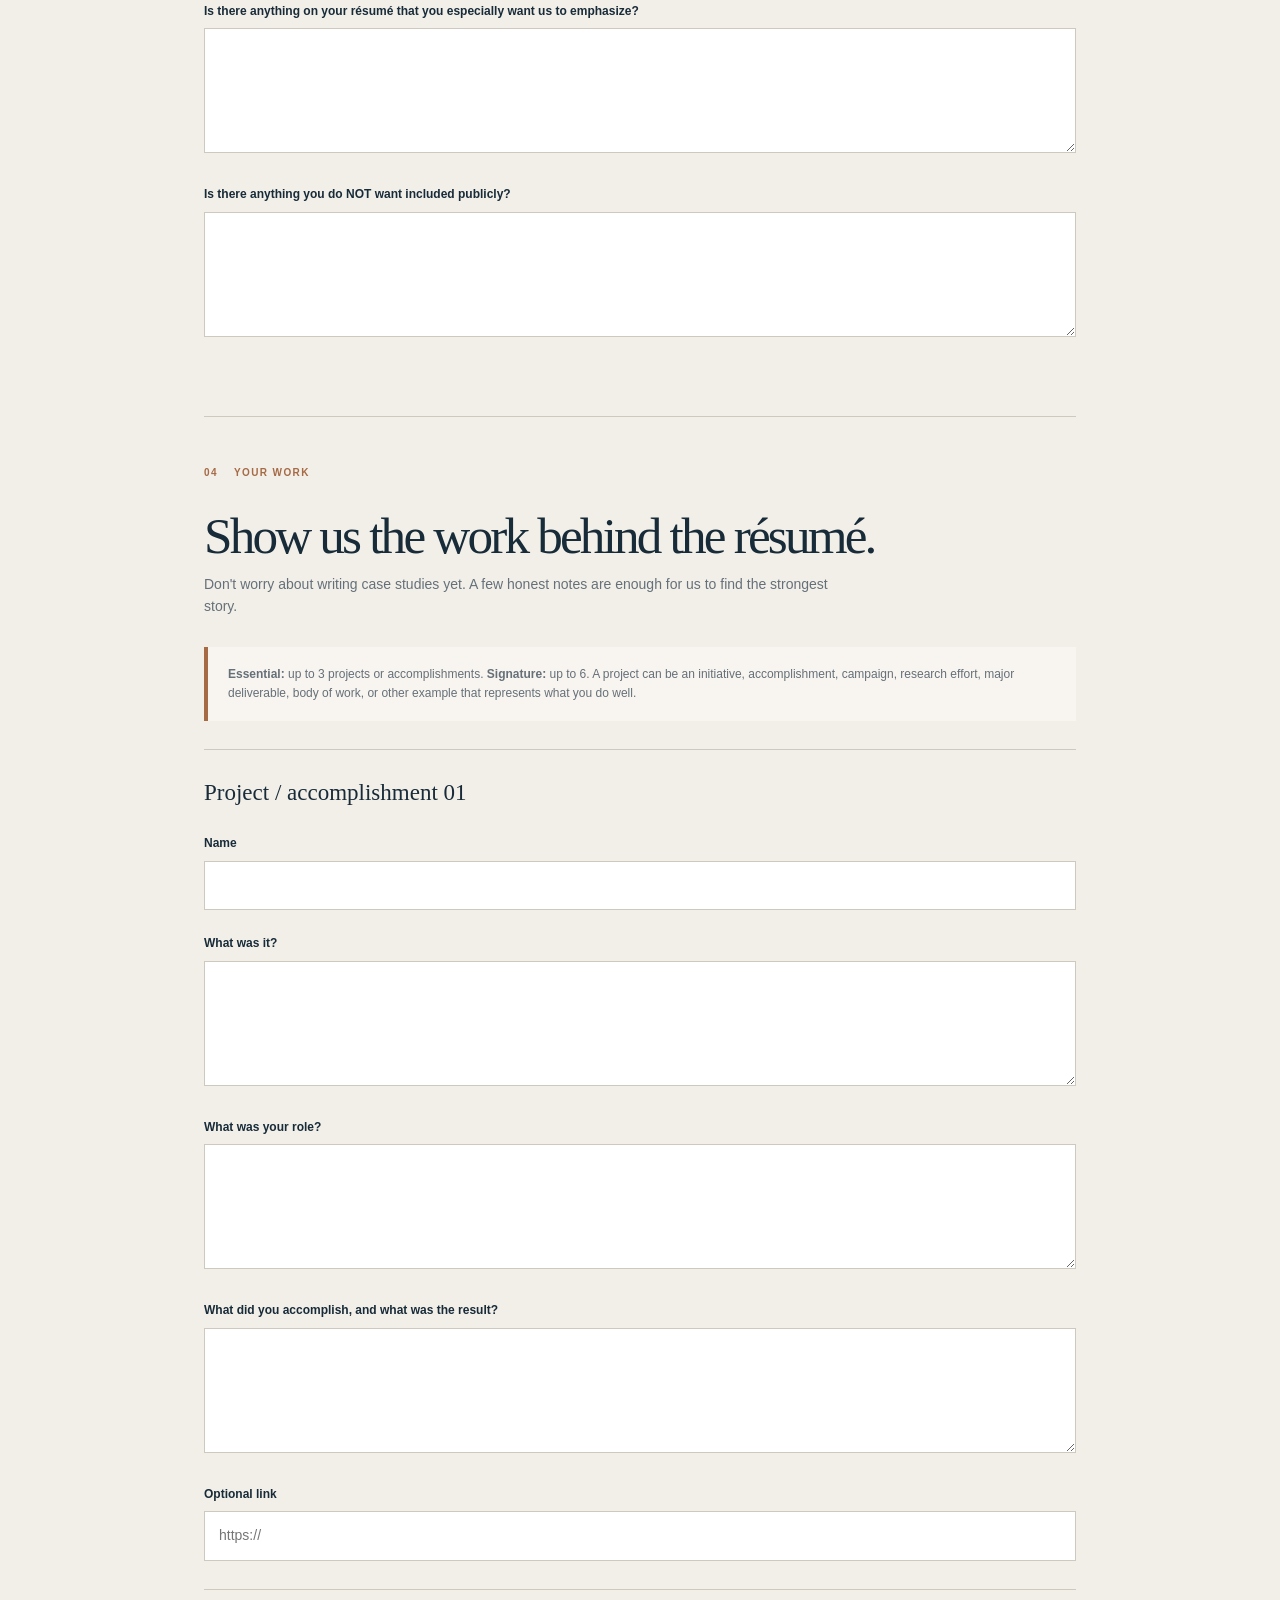
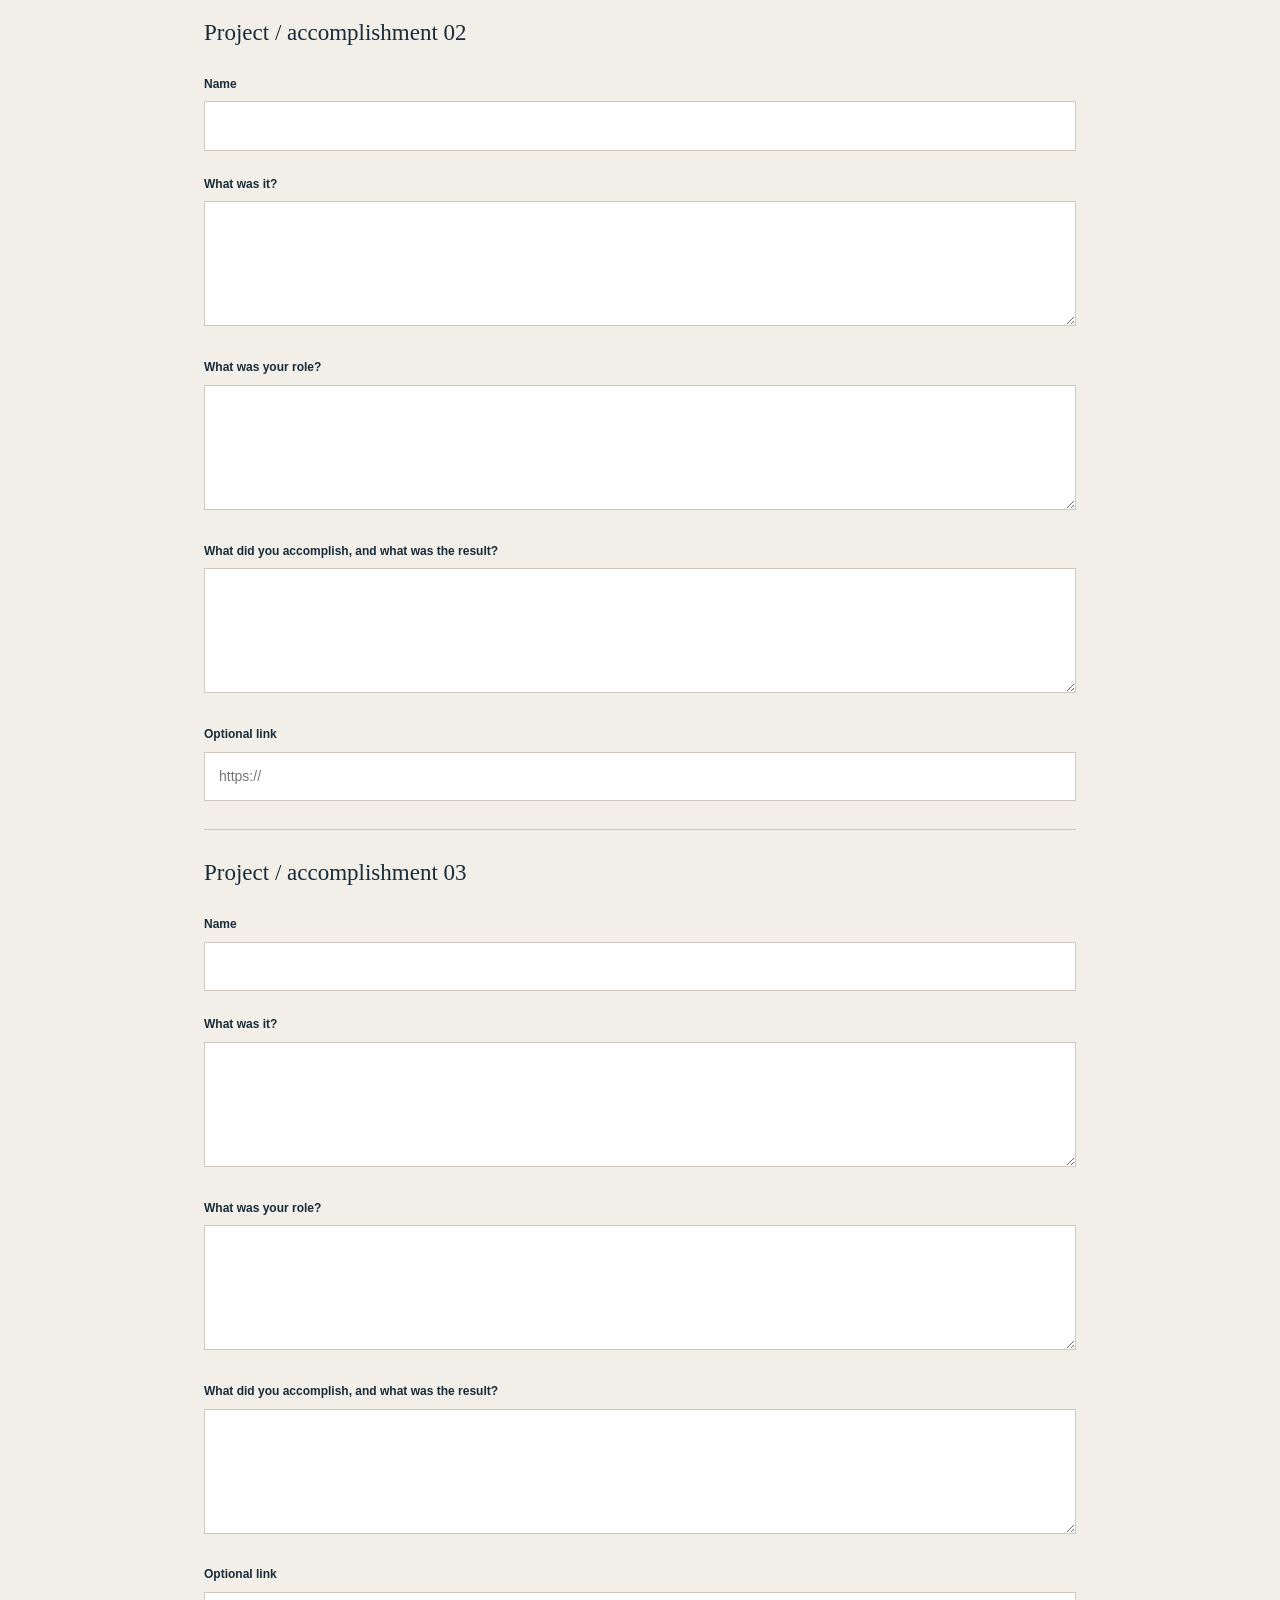
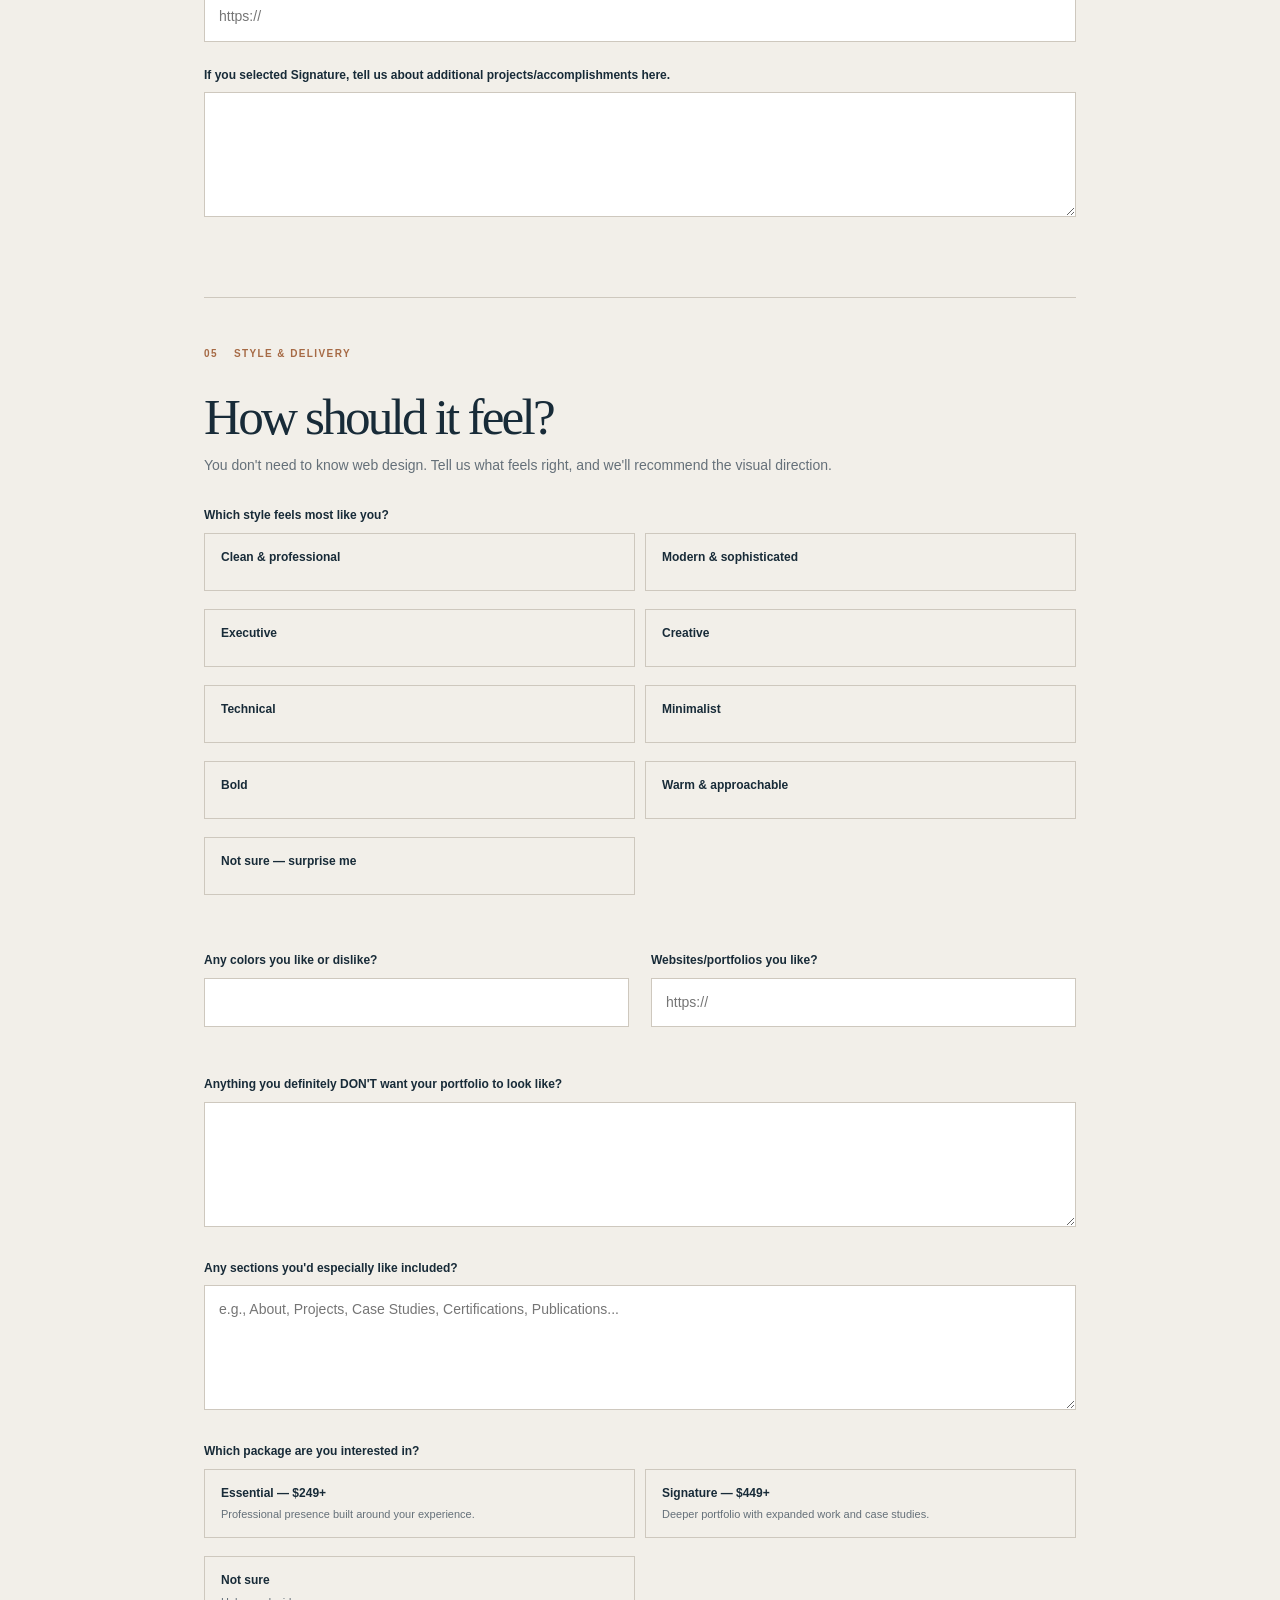
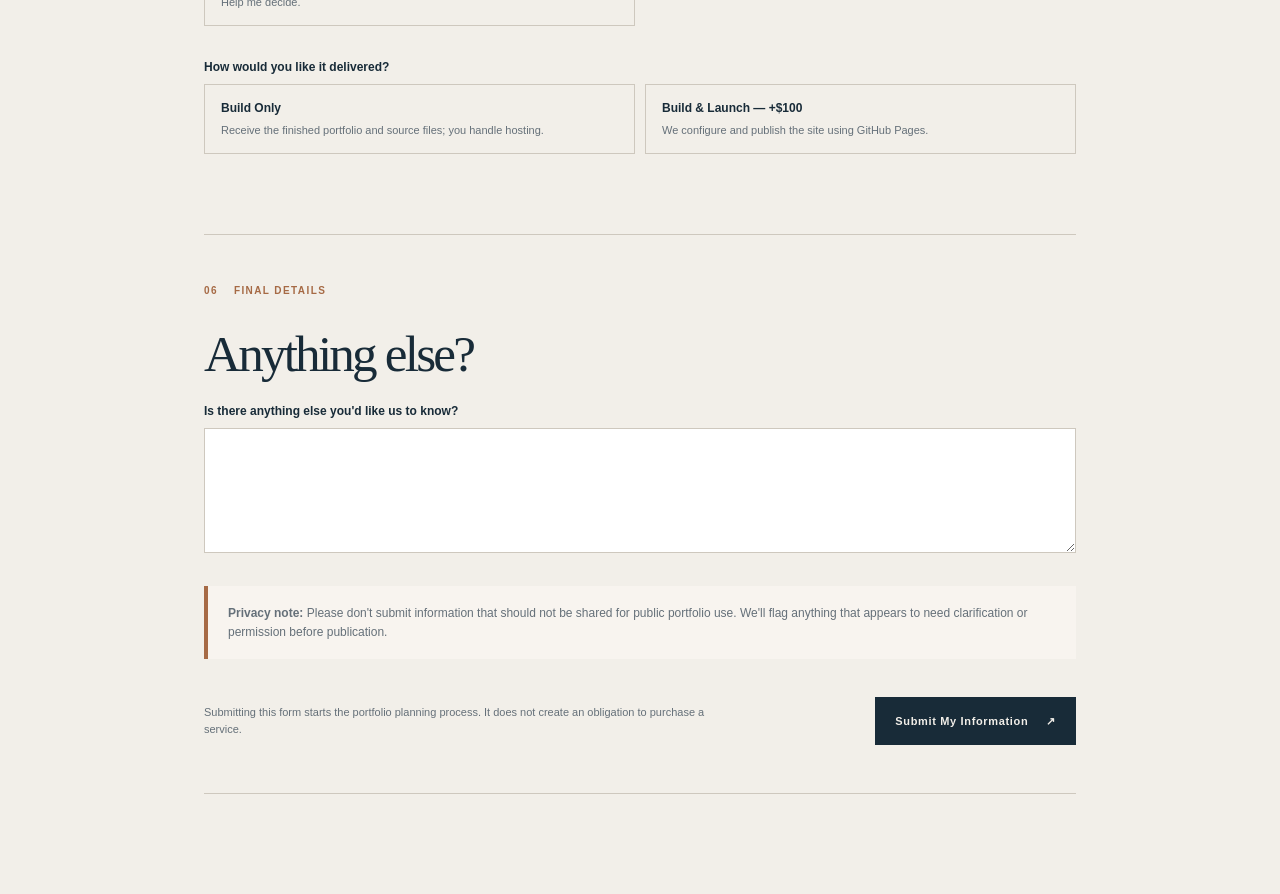
==== commit baa335ba: "Fix intake navigation and choice focus state" ====
--- a/intake.html
+++ b/intake.html
@@ -7,15 +7,16 @@
 <title>Start Your Portfolio — First Measure</title>
 <link rel="stylesheet" href="styles.css?v=4">
 <style>
-.intake-page{max-width:920px;margin:0 auto;padding:140px 24px 100px}.intake-header{max-width:760px;margin-bottom:58px}.intake-header .kicker{margin-bottom:18px}.intake-header h1{margin:0;font-family:Georgia,"Times New Roman",serif;font-weight:400;font-size:clamp(3rem,7vw,6.6rem);line-height:.9;letter-spacing:-.06em}.intake-header h1 em{color:var(--accent);font-style:italic}.intake-header p{max-width:650px;margin:30px 0 0;color:var(--muted);font-size:17px}.progress{display:grid;grid-template-columns:repeat(5,1fr);gap:8px;margin-bottom:38px}.progress span{height:3px;background:var(--line)}.progress span.active{background:var(--accent)}.intake-form{border-top:1px solid var(--ink)}.form-section{padding:48px 0;border-bottom:1px solid var(--line)}.form-meta{display:flex;gap:16px;color:var(--accent);font-size:10px;font-weight:700;letter-spacing:.14em;margin-bottom:30px}.form-section h2{font-size:clamp(2rem,4vw,3.5rem);margin-bottom:12px}.section-help{max-width:650px;color:var(--muted);font-size:14px;margin-bottom:30px}.field{margin:24px 0}.field label{display:block;font-size:12px;font-weight:700;margin-bottom:8px}.required{color:var(--accent)}.field-help{margin:0 0 8px;color:var(--muted);font-size:11px}.two-col{display:grid;grid-template-columns:1fr 1fr;gap:22px}input,select,textarea{width:100%;border:1px solid var(--line);border-radius:0;background:#fff;padding:13px 14px;color:var(--ink);font:inherit;font-size:14px;outline:none}textarea{min-height:125px;resize:vertical}input:focus,select:focus,textarea:focus{border-color:var(--accent);box-shadow:0 0 0 3px rgba(181,101,69,.10)}.choice-grid{display:grid;grid-template-columns:1fr 1fr;gap:10px}.choice{position:relative}.choice input{position:absolute;opacity:0;pointer-events:none}.choice label{display:block;min-height:58px;padding:14px 16px;border:1px solid var(--line);cursor:pointer;font-weight:600;background:var(--paper);transition:border-color .2s,background .2s}.choice label span{display:block;color:var(--muted);font-size:11px;font-weight:400;margin-top:4px}.choice input:checked+label{border-color:var(--accent);background:var(--accent-soft)}.project-block{border-top:1px solid var(--line);padding-top:25px;margin-top:28px}.project-block h3{margin:0 0 15px;font-family:Georgia,serif;font-size:23px;font-weight:400}.notice{padding:18px 20px;border-left:4px solid var(--accent);background:#f8f4ef;margin-top:25px}.notice p{margin:0;color:var(--muted);font-size:12px}.form-footer{padding-top:38px;display:flex;justify-content:space-between;gap:22px;align-items:center}.form-footer p{margin:0;color:var(--muted);font-size:11px;max-width:520px}.submit-button{border:0;cursor:pointer}.thank-you{display:none;padding:55px;background:var(--ink);color:var(--paper);margin-top:40px}.thank-you h2{border:0;color:var(--paper);margin:0 0 15px}.thank-you p{color:#c9c5bd}.button{display:inline-flex;align-items:center;gap:18px;min-height:48px;padding:0 20px;font-size:11px;font-weight:800;letter-spacing:.06em}.button-dark{background:var(--ink);color:var(--paper)}
+.intake-page{max-width:920px;margin:0 auto;padding:140px 24px 100px}.intake-header{max-width:760px;margin-bottom:58px}.intake-header .kicker{margin-bottom:18px}.intake-header h1{margin:0;font-family:Georgia,"Times New Roman",serif;font-weight:400;font-size:clamp(3rem,7vw,6.6rem);line-height:.9;letter-spacing:-.06em}.intake-header h1 em{color:var(--accent);font-style:italic}.intake-header p{max-width:650px;margin:30px 0 0;color:var(--muted);font-size:17px}.progress{display:grid;grid-template-columns:repeat(5,1fr);gap:8px;margin-bottom:38px}.progress span{height:3px;background:var(--line)}.progress span.active{background:var(--accent)}.intake-form{border-top:1px solid var(--ink)}.form-section{padding:48px 0;border-bottom:1px solid var(--line)}.form-meta{display:flex;gap:16px;color:var(--accent);font-size:10px;font-weight:700;letter-spacing:.14em;margin-bottom:30px}.form-section h2{font-size:clamp(2rem,4vw,3.5rem);margin-bottom:12px}.section-help{max-width:650px;color:var(--muted);font-size:14px;margin-bottom:30px}.field{margin:24px 0}.field label{display:block;font-size:12px;font-weight:700;margin-bottom:8px}.required{color:var(--accent)}.field-help{margin:0 0 8px;color:var(--muted);font-size:11px}.two-col{display:grid;grid-template-columns:1fr 1fr;gap:22px}input,select,textarea{width:100%;border:1px solid var(--line);border-radius:0;background:#fff;padding:13px 14px;color:var(--ink);font:inherit;font-size:14px;outline:none}textarea{min-height:125px;resize:vertical}input:focus,select:focus,textarea:focus{border-color:var(--accent);box-shadow:0 0 0 3px rgba(181,101,69,.10)}.choice-grid{display:grid;grid-template-columns:1fr 1fr;gap:10px}.choice{position:relative}.choice input{position:absolute;opacity:0;pointer-events:none}.choice label{display:block;min-height:58px;padding:14px 16px;border:1px solid var(--line);cursor:pointer;font-weight:600;background:var(--paper);transition:border-color .2s,background .2s}.choice label span{display:block;color:var(--muted);font-size:11px;font-weight:400;margin-top:4px}.choice input:checked+label{border-color:var(--accent);background:var(--accent-soft)}.choice input:focus-visible+label{outline:2px solid var(--accent);outline-offset:3px}.project-block{border-top:1px solid var(--line);padding-top:25px;margin-top:28px}.project-block h3{margin:0 0 15px;font-family:Georgia,serif;font-size:23px;font-weight:400}.notice{padding:18px 20px;border-left:4px solid var(--accent);background:#f8f4ef;margin-top:25px}.notice p{margin:0;color:var(--muted);font-size:12px}.form-footer{padding-top:38px;display:flex;justify-content:space-between;gap:22px;align-items:center}.form-footer p{margin:0;color:var(--muted);font-size:11px;max-width:520px}.submit-button{border:0;cursor:pointer}.thank-you{display:none;padding:55px;background:var(--ink);color:var(--paper);margin-top:40px}.thank-you h2{border:0;color:var(--paper);margin:0 0 15px}.thank-you p{color:#c9c5bd}.button{display:inline-flex;align-items:center;gap:18px;min-height:48px;padding:0 20px;font-size:11px;font-weight:800;letter-spacing:.06em}.button-dark{background:var(--ink);color:var(--paper)}
 @media(max-width:680px){.intake-page{padding:110px 18px 70px}.two-col,.choice-grid{grid-template-columns:1fr}.form-section{padding:38px 0}.form-footer{flex-direction:column;align-items:flex-start}.button.large{width:100%}}
 </style>
+  <link rel="icon" href="assets/brand/favicon/favicon.ico" sizes="any">
 </head>
 <body>
 <header class="site-header">
 <a class="wordmark" href="index.html" aria-label="First Measure home"><span>FIRST</span><i>MEASURE</i></a>
 <button class="menu-toggle" aria-expanded="false" aria-controls="site-nav" aria-label="Open menu"><span></span><span></span></button>
-<nav id="site-nav"><a href="index.html#why">Why</a><a href="index.html#approach">Approach</a><a href="index.html#included">What's Included</a><a href="index.html#contact">Start a Portfolio</a></nav>
+<nav id="site-nav"><a href="index.html#why">Why</a><a href="index.html#approach">Approach</a><a href="index.html#services">What's Included</a><a href="index.html#contact">Start a Portfolio</a></nav>
 </header>
 <main class="intake-page">
 <div class="intake-header"><p class="kicker">FIRST MEASURE / START HERE</p><h1>Let's build your <em>portfolio.</em></h1><p>Your résumé tells us where you've been. These questions help us understand the story behind it — what matters to you, who you want to reach, and what you want your portfolio to accomplish.</p></div>
--- a/styles.css
+++ b/styles.css
@@ -1,11 +1,12 @@
 :root {
-  --paper: #f7f5f0;
-  --paper-dark: #ebe7df;
-  --ink: #181817;
-  --muted: #706f69;
-  --line: #d6d2c9;
-  --accent: #b56545;
-  --accent-soft: #ead9d0;
+  --paper: #F2EFE9;
+  --paper-dark: #E5E0D7;
+  --ink: #182B38;
+  --muted: #657079;
+  --line: #CEC8BE;
+  --accent: #A66A45;
+  --accent-soft: #E7D8CE;
+  --navy: #182E3D;
   --max: 1180px;
 }
 * { box-sizing: border-box; }
@@ -24,14 +25,14 @@
 }
 .wordmark { display: inline-flex; flex-direction: column; font-size: 12px; font-weight: 800; letter-spacing: .08em; line-height: .95; }
 .wordmark i { color: var(--accent); font-style: normal; font-weight: 500; letter-spacing: .16em; margin-top: 3px; }
-nav { display: flex; gap: 30px; align-items: center; font-size: 12px; }
-nav a { color: var(--muted); }
-nav a:hover { color: var(--ink); }
-nav .nav-link { border-bottom: 1px solid var(--ink); padding-bottom: 3px; color: var(--ink); }
+.site-header nav { display: flex; gap: 30px; align-items: center; font-size: 12px; }
+.site-header nav a { color: var(--muted); }
+.site-header nav a:hover { color: var(--ink); }
+.site-header nav .nav-link { border-bottom: 1px solid var(--ink); padding-bottom: 3px; color: var(--ink); }
 .menu-toggle { display: none; border: 0; background: none; padding: 8px; }
 .menu-toggle span { display: block; width: 22px; height: 1px; background: var(--ink); margin: 5px; }
 .hero, .section { max-width: var(--max); margin: 0 auto; padding-left: 24px; padding-right: 24px; }
-.hero { min-height: 100vh; padding-top: 150px; padding-bottom: 90px; display: grid; grid-template-columns: 70px 1fr 210px; gap: 35px; align-items: center; }
+.hero { min-height: 100vh; padding-top: 150px; padding-bottom: 90px; display: grid; background: var(--navy); color: var(--paper); grid-template-columns: 70px 1fr 210px; gap: 35px; align-items: center; }
 .hero-number { align-self: start; padding-top: 7px; color: var(--accent); font-size: 11px; letter-spacing: .12em; }
 .kicker, .section-meta, .contact-meta {
   font-size: 10px; font-weight: 700; letter-spacing: .15em; color: var(--muted);
@@ -56,7 +57,7 @@
 .section { padding-top: 130px; padding-bottom: 130px; border-top: 1px solid var(--line); }
 .section-meta { display: flex; gap: 16px; margin-bottom: 65px; }
 .section-meta span:first-child { color: var(--accent); }
-.manifesto-grid { display: grid; grid-template-columns: 1.1fr .9fr; gap: 100px; align-items: end; }
+.manifesto { background: var(--paper); } .manifesto-grid { display: grid; grid-template-columns: 1.1fr .9fr; gap: 100px; align-items: end; }
 h2 { margin: 0; font-family: Georgia, "Times New Roman", serif; font-size: clamp(2.7rem, 5.3vw, 5.7rem); font-weight: 400; line-height: .96; letter-spacing: -.055em; }
 .body-copy { max-width: 480px; color: var(--muted); font-size: 16px; }
 .body-copy p { margin: 0 0 18px; }
@@ -69,7 +70,7 @@
 .contrast-arrow { display: grid; place-items: center; color: var(--accent); border-left: 1px solid var(--line); border-right: 1px solid var(--line); }
 .section-title-row { display: grid; grid-template-columns: 1.15fr .85fr; gap: 90px; align-items: end; }
 .section-title-row > p { max-width: 400px; color: var(--muted); margin: 0; font-size: 16px; }
-.steps { margin-top: 85px; border-top: 1px solid var(--ink); }
+.approach { background: var(--paper-dark); } .steps { margin-top: 85px; border-top: 1px solid var(--ink); }
 .step { display: grid; grid-template-columns: 80px 1fr; gap: 30px; padding: 27px 0; border-bottom: 1px solid var(--line); }
 .step-no { color: var(--accent); font-size: 11px; padding-top: 5px; }
 .step h3 { margin: 0; font-family: Georgia, serif; font-size: 27px; font-weight: 400; }
@@ -83,7 +84,7 @@
 .profession-list span { grid-row: 1 / 3; color: var(--accent); font-size: 10px; }
 .profession-list strong { font-family: Georgia, serif; font-size: 20px; font-weight: 400; }
 .profession-list small { color: var(--muted); font-size: 11px; }
-.included-grid { display: grid; grid-template-columns: .8fr 1.2fr; gap: 100px; }
+.included { background: var(--paper); } .included-grid { display: grid; grid-template-columns: .8fr 1.2fr; gap: 100px; }
 .included-grid > div:first-child > p { max-width: 360px; color: var(--muted); margin-top: 30px; }
 .service-list { border-top: 1px solid var(--ink); }
 .service-list > div { display: grid; grid-template-columns: 45px 1fr; gap: 18px; padding: 22px 0; border-bottom: 1px solid var(--line); }
@@ -92,36 +93,41 @@
 .service-list p { color: var(--muted); margin: 4px 0 0; font-size: 12px; }
 .principles { padding-top: 80px; }
 .principles-inner { background: var(--ink); color: var(--paper); padding: 60px; }
-.principles-inner .section-meta { color: #aaa69e; }
-.principles-inner .section-meta span:first-child { color: #d28b6e; }
+.principles-inner .section-meta { color: #C6C0B7; }
+.principles-inner .section-meta span:first-child { color: #C78360; }
 .principles-inner h2 { max-width: 900px; }
-.principles-inner h2 em { color: #d28b6e; }
+.principles-inner h2 em { color: #C78360; }
 .principle-row { display: grid; grid-template-columns: repeat(4, 1fr); gap: 30px; margin-top: 75px; }
-.principle-row div { border-top: 1px solid #4c4a46; padding-top: 14px; }
-.principle-row span { color: #d28b6e; font-size: 10px; }
+.principle-row div { border-top: 1px solid #53616A; padding-top: 14px; }
+.principle-row span { color: #C78360; font-size: 10px; }
 .principle-row strong { display: block; margin-top: 32px; font-family: Georgia, serif; font-weight: 400; font-size: 18px; }
-.principle-row p { color: #aaa69e; font-size: 11px; }
+.principle-row p { color: #C6C0B7; font-size: 11px; }
 .contact { text-align: center; padding-top: 150px; padding-bottom: 160px; }
 .contact-meta { color: var(--accent); }
 .contact h2 { max-width: 950px; margin: 30px auto 0; }
 .contact > p { max-width: 530px; margin: 28px auto 32px; color: var(--muted); font-size: 15px; }
 footer { border-top: 1px solid var(--line); max-width: var(--max); margin: 0 auto; padding: 28px 24px 45px; display: flex; justify-content: space-between; align-items: center; color: var(--muted); font-size: 10px; }
 footer .wordmark { color: var(--ink); }
+.footer-links { display: flex; align-items: center; gap: 16px; }
+
+:focus-visible { outline: 2px solid var(--accent); outline-offset: 3px; }
+.section[id] { scroll-margin-top: 76px; }
 footer a:last-child { color: var(--accent); }
 .reveal { opacity: 0; transform: translateY(18px); transition: opacity .65s ease, transform .65s ease; }
 .reveal.visible { opacity: 1; transform: none; }
 @media (max-width: 900px) {
   .hero { grid-template-columns: 40px 1fr; }
   .hero-note { grid-column: 2; max-width: 260px; }
-  .manifesto-grid, .section-title-row, .profession-intro, .included-grid { grid-template-columns: 1fr; gap: 45px; }
+  .manifesto-grid, .section-title-row, .profession-intro, .included { background: var(--paper); } .included-grid { grid-template-columns: 1fr; gap: 45px; }
   .principle-row { grid-template-columns: 1fr 1fr; }
 }
 @media (max-width: 680px) {
+  .section[id] { scroll-margin-top: 66px; }
   .site-header { height: 66px; padding: 0 18px; }
   .menu-toggle { display: block; }
-  nav { display: none; position: absolute; top: 66px; left: 0; right: 0; padding: 10px 18px 18px; background: var(--paper); border-bottom: 1px solid var(--line); }
-  nav.open { display: grid; gap: 0; }
-  nav a { padding: 13px 0; border-bottom: 1px solid var(--line); }
+  .site-header nav { display: none; position: absolute; top: 66px; left: 0; right: 0; padding: 10px 18px 18px; background: var(--paper); border-bottom: 1px solid var(--line); }
+  .site-header nav.open { display: grid; gap: 0; }
+  .site-header nav a { padding: 13px 0; border-bottom: 1px solid var(--line); }
   .hero, .section { padding-left: 18px; padding-right: 18px; }
   .hero { padding-top: 120px; grid-template-columns: 1fr; gap: 20px; }
   .hero-number { display: none; }
@@ -143,4 +149,620 @@
   html { scroll-behavior: auto; }
   *, *::before, *::after { animation: none !important; transition: none !important; }
   .reveal { opacity: 1; transform: none; }
-}+}
+
+.hero .kicker { color: var(--accent); }
+.hero h1 em { color: var(--accent); }
+.hero-intro, .hero-note p { color: #d8e0e6; }
+.hero-note { border-color: #405667; }
+
+.pricing-grid { display:grid; grid-template-columns:1fr 1fr; gap:24px; margin-top:10px; }
+.price-card { border:1px solid var(--line); background:var(--paper); padding:28px; }
+.price-card.featured { background:var(--accent-soft); }
+.price-top { display:flex; justify-content:space-between; gap:20px; align-items:baseline; }
+.price-label { font-size:10px; font-weight:800; letter-spacing:.14em; color:var(--muted); }
+.price { font-family:Georgia,"Times New Roman",serif; font-size:28px; color:var(--accent); }
+.price-card h3 { font-family:Georgia,"Times New Roman",serif; font-size:24px; font-weight:400; line-height:1.18; margin:24px 0 18px; }
+.price-card li { color:var(--muted); margin:8px 0; font-size:12px; }
+.price-card .text-link { display:inline-block; margin-top:22px; }
+.example-grid { display:grid; grid-template-columns:repeat(3,minmax(0,1fr)); gap:28px; margin-top:60px; align-items:stretch; }
+.example-card { min-width:0; min-height:330px; padding:28px; border:1px solid var(--line); background:var(--paper); display:flex; flex-direction:column; }
+.example-type { color:var(--accent); font-size:10px; font-weight:800; letter-spacing:.14em; }
+.example-card h3 { font-family:Georgia,"Times New Roman",serif; font-size:25px; font-weight:400; margin:30px 0 10px; line-height:1.12; }
+.example-card p { color:var(--muted); font-size:12px; line-height:1.55; margin:0; }
+.example-card .text-link { margin-top:auto; padding-top:28px; display:inline-block; align-self:flex-start; }
+.examples-note { display:grid; grid-template-columns:150px minmax(0,1fr); gap:24px; margin-top:36px; padding-top:18px; border-top:1px solid var(--line); }
+.examples-note > span { color:var(--accent); font-size:10px; font-weight:800; letter-spacing:.14em; }
+.examples-note p { margin:0; color:var(--muted); font-size:11px; }
+@media (max-width: 1000px) { .example-grid { grid-template-columns:1fr 1fr; } .pricing-grid { grid-template-columns:1fr; } }
+@media (max-width: 680px) { .example-grid { grid-template-columns:1fr; } .example-card { min-height:0; } .examples-note { grid-template-columns:1fr; } }
+
+
+/* =========================================
+   FIRST MEASURE — MOBILE RESPONSIVENESS
+   Desktop layout remains unchanged.
+   ========================================= */
+
+html, body {
+  max-width: 100%;
+  overflow-x: hidden;
+}
+
+@media (max-width: 900px) {
+  .hero {
+    min-height: auto;
+    grid-template-columns: 42px minmax(0, 1fr);
+    gap: 22px;
+    padding-top: 125px;
+    padding-bottom: 75px;
+  }
+
+  .hero-content {
+    min-width: 0;
+  }
+
+  .hero h1 {
+    font-size: clamp(3.2rem, 10vw, 5.5rem);
+    line-height: .92;
+  }
+
+  .hero-intro {
+    max-width: 100%;
+    font-size: 16px;
+  }
+
+  .hero-note {
+    grid-column: 2;
+    max-width: 100%;
+    margin-top: 35px;
+  }
+
+  .manifesto-grid,
+  .profession-intro,
+  .included-grid {
+    grid-template-columns: 1fr;
+    gap: 48px;
+  }
+
+  .contrast {
+    grid-template-columns: 1fr;
+    gap: 30px;
+    margin-top: 60px;
+  }
+
+  .profession-list {
+    grid-template-columns: 1fr;
+  }
+
+  .principle-row {
+    grid-template-columns: 1fr 1fr;
+    gap: 28px;
+  }
+
+  .example-grid {
+    grid-template-columns: 1fr 1fr;
+  }
+}
+
+@media (max-width: 680px) {
+  .site-header {
+    padding: 18px 20px;
+  }
+
+  .wordmark {
+    font-size: 13px;
+  }
+
+  .hero {
+    grid-template-columns: 1fr;
+    gap: 0;
+    padding: 112px 24px 62px;
+  }
+
+  .hero-number {
+    display: none;
+  }
+
+  .hero h1 {
+    max-width: 100%;
+    font-size: clamp(3.05rem, 15vw, 4.8rem);
+    line-height: .9;
+    letter-spacing: -.06em;
+  }
+
+  .hero-intro {
+    margin-top: 28px;
+    font-size: 15px;
+    line-height: 1.55;
+  }
+
+  .hero-note {
+    grid-column: auto;
+    margin-top: 38px;
+    padding-top: 18px;
+  }
+
+  .hero-note p {
+    font-size: 11px;
+  }
+
+  .section {
+    padding-left: 24px;
+    padding-right: 24px;
+  }
+
+  h2 {
+    font-size: clamp(2.7rem, 12vw, 4.2rem);
+  }
+
+  .body-copy {
+    font-size: 15px;
+  }
+
+  .contrast {
+    margin-top: 50px;
+  }
+
+  .profession-list {
+    margin-top: 50px;
+  }
+
+  .profession-list > div {
+    grid-template-columns: 42px minmax(0, 1fr);
+    gap: 14px;
+    padding: 20px 0;
+  }
+
+  .service-list > div {
+    grid-template-columns: 34px minmax(0, 1fr);
+    gap: 12px;
+  }
+
+  .pricing-grid {
+    grid-template-columns: 1fr;
+    gap: 18px;
+  }
+
+  .price-card {
+    padding: 24px;
+  }
+
+  .example-grid {
+    grid-template-columns: 1fr;
+    gap: 22px;
+    margin-top: 48px;
+  }
+
+  .example-card {
+    min-height: 0;
+    padding: 25px;
+  }
+
+  .example-card h3 {
+    font-size: 25px;
+    margin-top: 25px;
+  }
+
+  .example-card .text-link {
+    margin-top: 30px;
+    padding-top: 0;
+  }
+
+  .examples-note {
+    grid-template-columns: 1fr;
+    gap: 10px;
+    margin-top: 30px;
+  }
+
+  .principles {
+    padding-top: 55px;
+  }
+
+  .principles-inner {
+    padding: 42px 24px;
+  }
+
+  .principle-row {
+    grid-template-columns: 1fr;
+    gap: 26px;
+    margin-top: 50px;
+  }
+
+  .contact {
+    padding-top: 70px;
+    padding-bottom: 70px;
+  }
+
+  .contact h2 {
+    max-width: 100%;
+  }
+
+  .button.large {
+    width: 100%;
+    justify-content: center;
+  }
+}
+
+@media (max-width: 400px) {
+  .hero {
+    padding-left: 20px;
+    padding-right: 20px;
+  }
+
+  .hero h1 {
+    font-size: clamp(2.85rem, 15vw, 4rem);
+  }
+
+  .section {
+    padding-left: 20px;
+    padding-right: 20px;
+  }
+
+  h2 {
+    font-size: clamp(2.55rem, 12vw, 3.7rem);
+  }
+
+  .principles-inner {
+    padding-left: 20px;
+    padding-right: 20px;
+  }
+
+  .example-card,
+  .price-card {
+    padding: 22px;
+  }
+}
+
+
+/* =========================================
+   MOBILE REFINEMENT — iPHONE PASS
+   Targeted overrides; desktop is unchanged.
+   ========================================= */
+
+@media (max-width: 680px) {
+  /* Reduce the large desktop-style vertical gaps on phones. */
+  .section {
+    padding-top: 58px;
+    padding-bottom: 58px;
+  }
+
+  .section-meta {
+    margin-bottom: 28px;
+  }
+
+  /* Stack section title/intro content so neither column
+     becomes unnecessarily narrow on a phone. */
+  .section-title-row,
+  .manifesto-grid,
+  .profession-intro,
+  .included-grid {
+    grid-template-columns: 1fr;
+    gap: 28px;
+    align-items: start;
+  }
+
+  .section-title-row > p,
+  .profession-intro p {
+    max-width: 100%;
+  }
+
+  /* Approach steps read as a mobile sequence instead of
+     reserving a wide desktop number column. */
+  .steps {
+    margin-top: 42px;
+  }
+
+  .step {
+    grid-template-columns: 1fr;
+    gap: 9px;
+    padding: 24px 0;
+  }
+
+  .step-no {
+    padding-top: 0;
+  }
+
+  .step h3 {
+    font-size: 29px;
+  }
+
+  .step p {
+    max-width: 100%;
+    font-size: 14px;
+  }
+
+  /* Profession rows: retain the numbered editorial treatment,
+     but give the text the majority of the width. */
+  .profession-list {
+    margin-top: 40px;
+  }
+
+  .profession-list > div {
+    grid-template-columns: 30px minmax(0, 1fr);
+    gap: 12px;
+    padding: 22px 0;
+  }
+
+  .profession-list strong {
+    font-size: 23px;
+  }
+
+  /* Make the dark Principles panel use the full mobile width,
+     matching the edge-to-edge section backgrounds. */
+  .principles {
+    padding-top: 42px;
+    padding-bottom: 0;
+  }
+
+  .principles-inner {
+    width: calc(100% + 48px);
+    margin-left: -24px;
+    margin-right: -24px;
+    padding: 42px 24px 52px;
+  }
+
+  .principle-row {
+    grid-template-columns: 1fr;
+    gap: 0;
+    margin-top: 42px;
+  }
+
+  .principle-row div {
+    padding: 22px 0;
+  }
+
+  .principle-row strong {
+    margin-top: 20px;
+    font-size: 21px;
+  }
+
+  /* Keep example cards comfortably separated and tappable. */
+  .example-grid {
+    gap: 18px;
+    margin-top: 40px;
+  }
+
+  .example-card {
+    padding: 24px;
+  }
+
+  /* Avoid overly tall empty areas around the contact CTA. */
+  .contact {
+    padding-top: 58px;
+    padding-bottom: 58px;
+  }
+}
+
+@media (max-width: 400px) {
+  .section {
+    padding-top: 50px;
+    padding-bottom: 50px;
+  }
+
+  .principles-inner {
+    width: calc(100% + 40px);
+    margin-left: -20px;
+    margin-right: -20px;
+    padding-left: 20px;
+    padding-right: 20px;
+  }
+
+  .hero {
+    padding-top: 92px;
+    padding-bottom: 54px;
+  }
+}
+
+
+/* =========================================
+   FIRST MEASURE — COHESIVE BRAND COLOR PASS
+   Warm stone + deep navy + copper.
+   No layout changes.
+   ========================================= */
+
+body {
+  background: var(--paper);
+  color: var(--ink);
+}
+
+.site-header {
+  background: rgba(242, 239, 233, .96);
+  border-bottom-color: var(--line);
+}
+
+.hero {
+  background: var(--navy);
+}
+
+.manifesto {
+  background: var(--paper);
+}
+
+.approach,
+.professions,
+.examples {
+  background: var(--paper-dark);
+}
+
+.included {
+  background: var(--paper);
+}
+
+.principles {
+  background: var(--paper);
+}
+
+.principles-inner {
+  background: var(--navy);
+}
+
+.contact {
+  background: var(--paper);
+}
+
+.button.primary {
+  background: var(--accent);
+  border-color: var(--accent);
+  color: #fffaf5;
+}
+
+.button.secondary {
+  background: transparent;
+  border-color: var(--line);
+  color: var(--ink);
+}
+
+.example-card,
+.price-card {
+  background: var(--paper);
+}
+
+.price-card.featured,
+.contrast-block.highlight {
+  background: var(--accent-soft);
+}
+
+.text-link {
+  color: var(--ink);
+}
+
+.text-link span,
+.example-type,
+.price,
+.kicker,
+.step-no,
+.profession-list span,
+.principle-row span {
+  color: var(--accent);
+}
+
+/* Full-width section backgrounds stay coherent with the warm palette. */
+.hero::before {
+  background: var(--navy);
+}
+
+.manifesto::before,
+.included::before,
+.contact::before {
+  background: var(--paper);
+}
+
+.approach::before,
+.professions::before,
+.examples::before {
+  background: var(--paper-dark);
+}
+
+@media (max-width: 680px) {
+  .site-header nav {
+    background: var(--paper);
+  }
+
+  .principles-inner {
+    background: var(--navy);
+  }
+}
+
+
+/* =========================================
+   INTERVIEW EVIDENCE / USE YOUR PORTFOLIO
+   ========================================= */
+.interview-intro { display:grid; grid-template-columns:1.1fr .9fr; gap:100px; align-items:end; }
+.interview-intro .body-copy { max-width:480px; }
+.interview-intro .body-copy strong { color:var(--ink); }
+.interview-flow { display:grid; grid-template-columns:1fr 55px 1fr 55px 1fr; margin-top:75px; border-top:1px solid var(--ink); border-bottom:1px solid var(--line); }
+.interview-flow article { min-height:235px; padding:26px 24px 30px; }
+.interview-flow article + .flow-arrow { border-left:1px solid var(--line); border-right:1px solid var(--line); }
+.interview-flow .flow-highlight { background:var(--accent-soft); }
+.flow-no { display:block; color:var(--accent); font-size:10px; margin-bottom:34px; }
+.interview-flow small { font-size:9px; font-weight:800; letter-spacing:.15em; color:var(--muted); }
+.interview-flow h3 { margin:28px 0 0; font-family:Georgia,serif; font-size:22px; font-weight:400; line-height:1.2; }
+.flow-arrow { display:grid; place-items:center; color:var(--accent); font-size:20px; }
+.interview-bottom { margin-top:45px; display:grid; grid-template-columns:1fr 1fr; gap:80px; padding-top:25px; border-top:1px solid var(--line); }
+.interview-bottom span { display:block; color:var(--accent); font-size:9px; font-weight:800; letter-spacing:.15em; }
+.interview-bottom strong { display:block; margin-top:20px; max-width:440px; font-family:Georgia,serif; font-size:25px; font-weight:400; line-height:1.2; }
+.interview-bottom p { margin:0; color:var(--muted); max-width:430px; }
+.interview-bottom em { color:var(--accent); font-family:Georgia,serif; font-size:19px; }
+
+/* =========================================
+   FULL-WIDTH SECTION BANDS
+   ========================================= */
+.examples {
+  max-width:none;
+  width:100%;
+  background:var(--paper-dark);
+}
+.examples > .section-meta,
+.examples > .example-grid,
+.examples > .examples-note {
+  width:100%;
+  max-width:var(--max);
+  margin-left:auto;
+  margin-right:auto;
+}
+.principles {
+  max-width:none;
+  width:100%;
+  background:var(--navy);
+  padding-left:0;
+  padding-right:0;
+}
+.principles-inner {
+  width:100%;
+  max-width:var(--max);
+  margin-left:auto;
+  margin-right:auto;
+  background:transparent;
+  color:var(--paper);
+}
+@media (max-width:680px) {
+  .examples { padding-left:18px; padding-right:18px; }
+  .examples > .section-meta,
+  .examples > .example-grid,
+  .examples > .examples-note { max-width:100%; }
+  .principles { padding-left:0; padding-right:0; }
+  .principles-inner { max-width:100%; padding-left:24px; padding-right:24px; background:var(--navy); }
+}
+@media (max-width:400px) {
+  .principles-inner { padding-left:20px; padding-right:20px; }
+}
+
+/* =========================================
+   SERVICE LIST / TEXT RHYTHM SAFEGUARD
+   ========================================= */
+.service-list > div {
+  display:grid;
+  grid-template-columns:45px minmax(0,1fr);
+  grid-template-rows:auto auto;
+  column-gap:18px;
+  row-gap:4px;
+}
+.service-list > div > span { grid-column:1; grid-row:1 / 3; }
+.service-list > div > strong { grid-column:2; grid-row:1; min-width:0; }
+.service-list > div > p { grid-column:2; grid-row:2; margin:0; min-width:0; line-height:1.5; }
+@media (max-width:680px) {
+  .service-list > div { grid-template-columns:38px minmax(0,1fr); column-gap:14px; }
+}
+@media (max-width:400px) {
+  .service-list > div { grid-template-columns:32px minmax(0,1fr); column-gap:10px; }
+}
+
+/* =========================================
+   INTERVIEW MOBILE RHYTHM
+   ========================================= */
+@media (max-width:900px) {
+  .interview-intro { grid-template-columns:1fr; gap:45px; }
+  .interview-flow { grid-template-columns:1fr; }
+  .interview-flow article { min-height:0; }
+  .interview-flow article + .flow-arrow { min-height:48px; border-left:0; border-right:0; border-top:1px solid var(--line); border-bottom:1px solid var(--line); }
+  .interview-bottom { grid-template-columns:1fr; gap:35px; }
+}
+@media (max-width:680px) {
+  .interview-intro { gap:28px; }
+  .interview-flow { margin-top:40px; }
+  .interview-flow article { padding:22px 20px 24px; }
+  .flow-no { margin-bottom:22px; }
+  .interview-flow h3 { margin-top:20px; font-size:21px; }
+  .interview-bottom { margin-top:32px; padding-top:20px; gap:28px; }
+  .interview-bottom strong { margin-top:16px; font-size:22px; }
+}
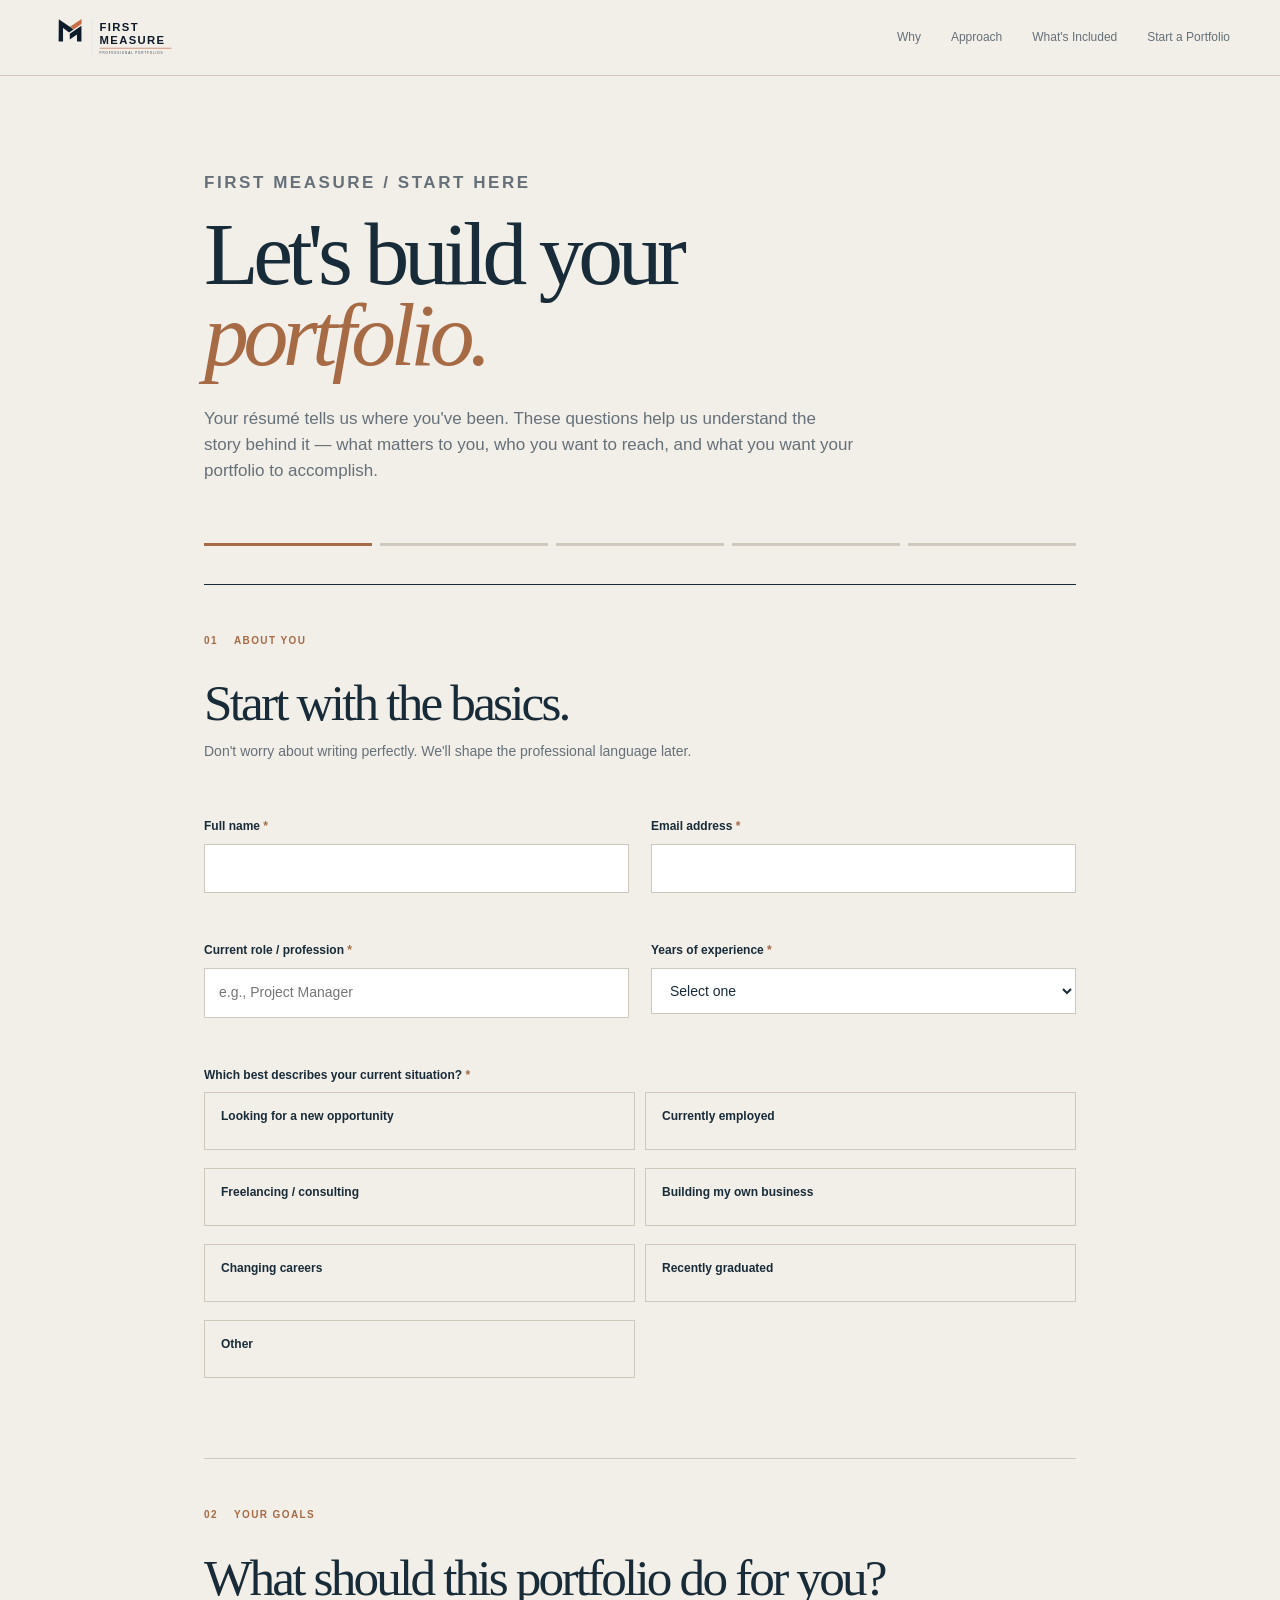
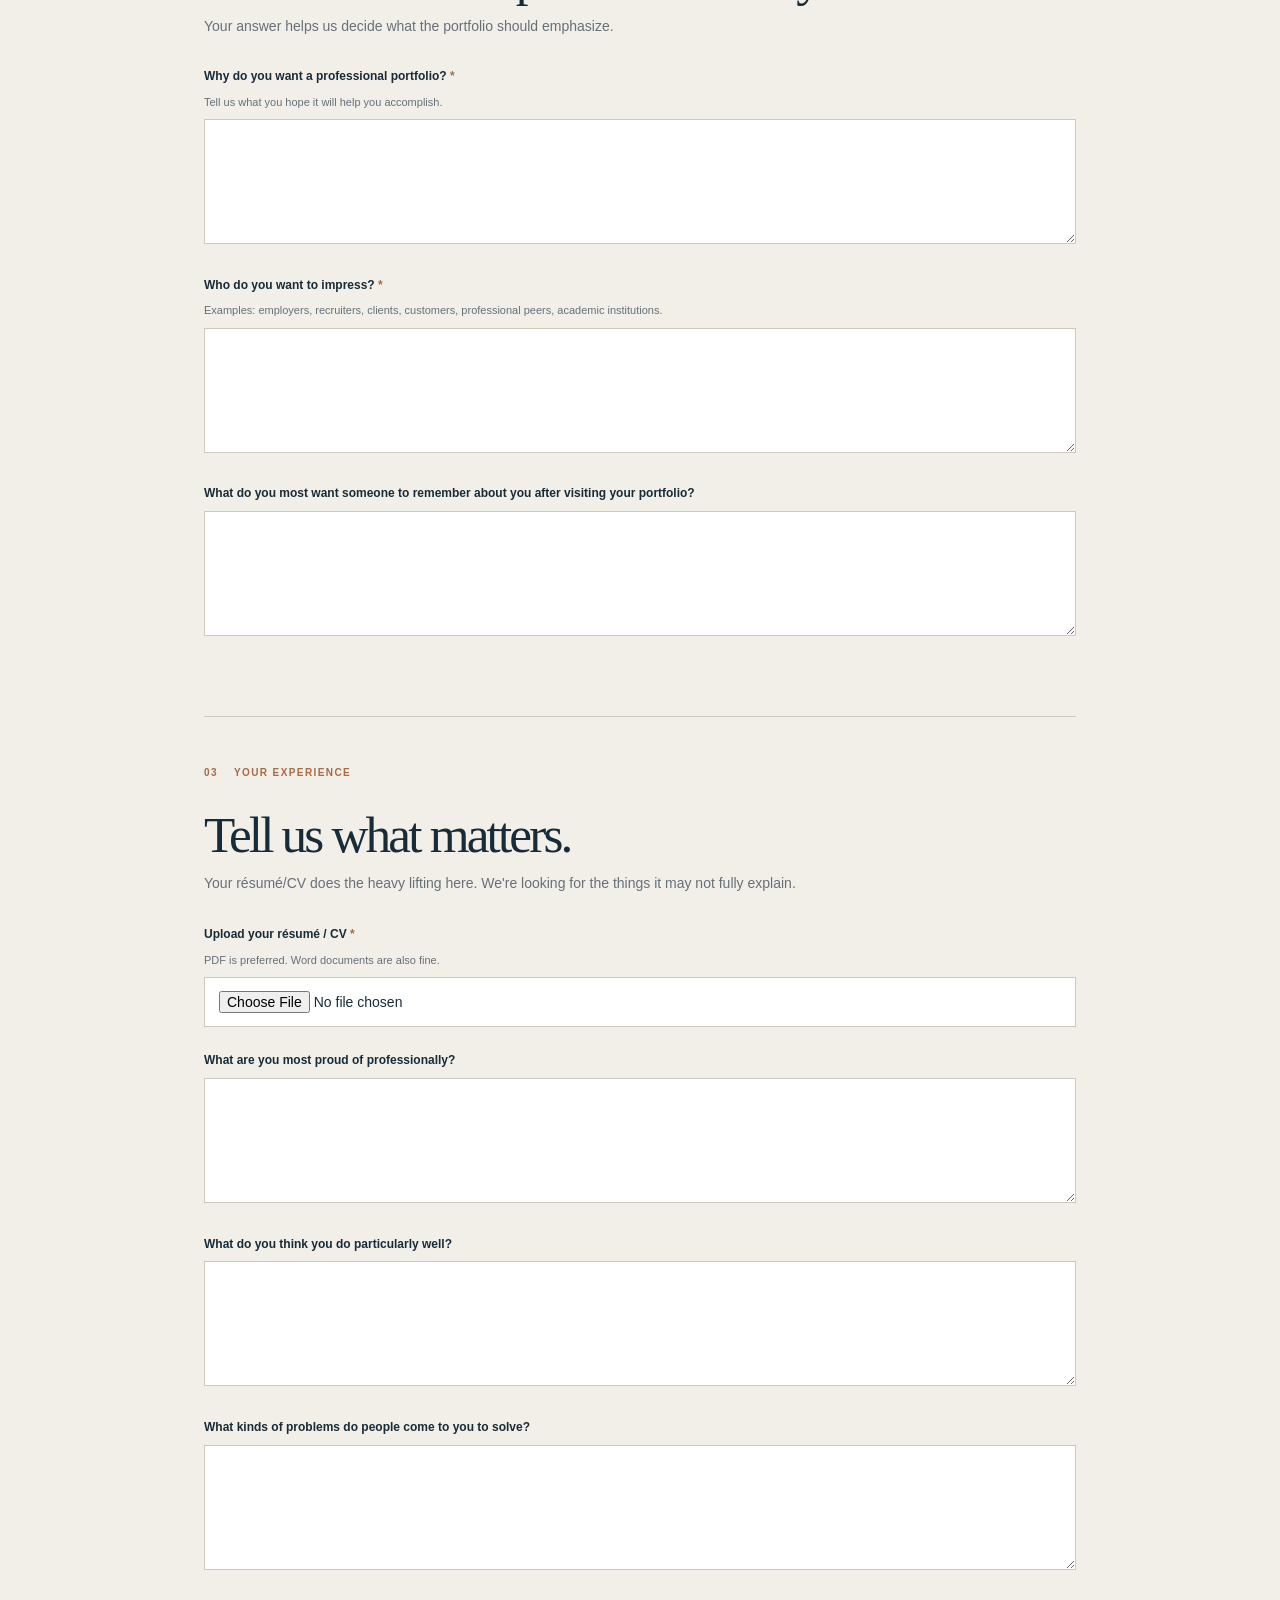
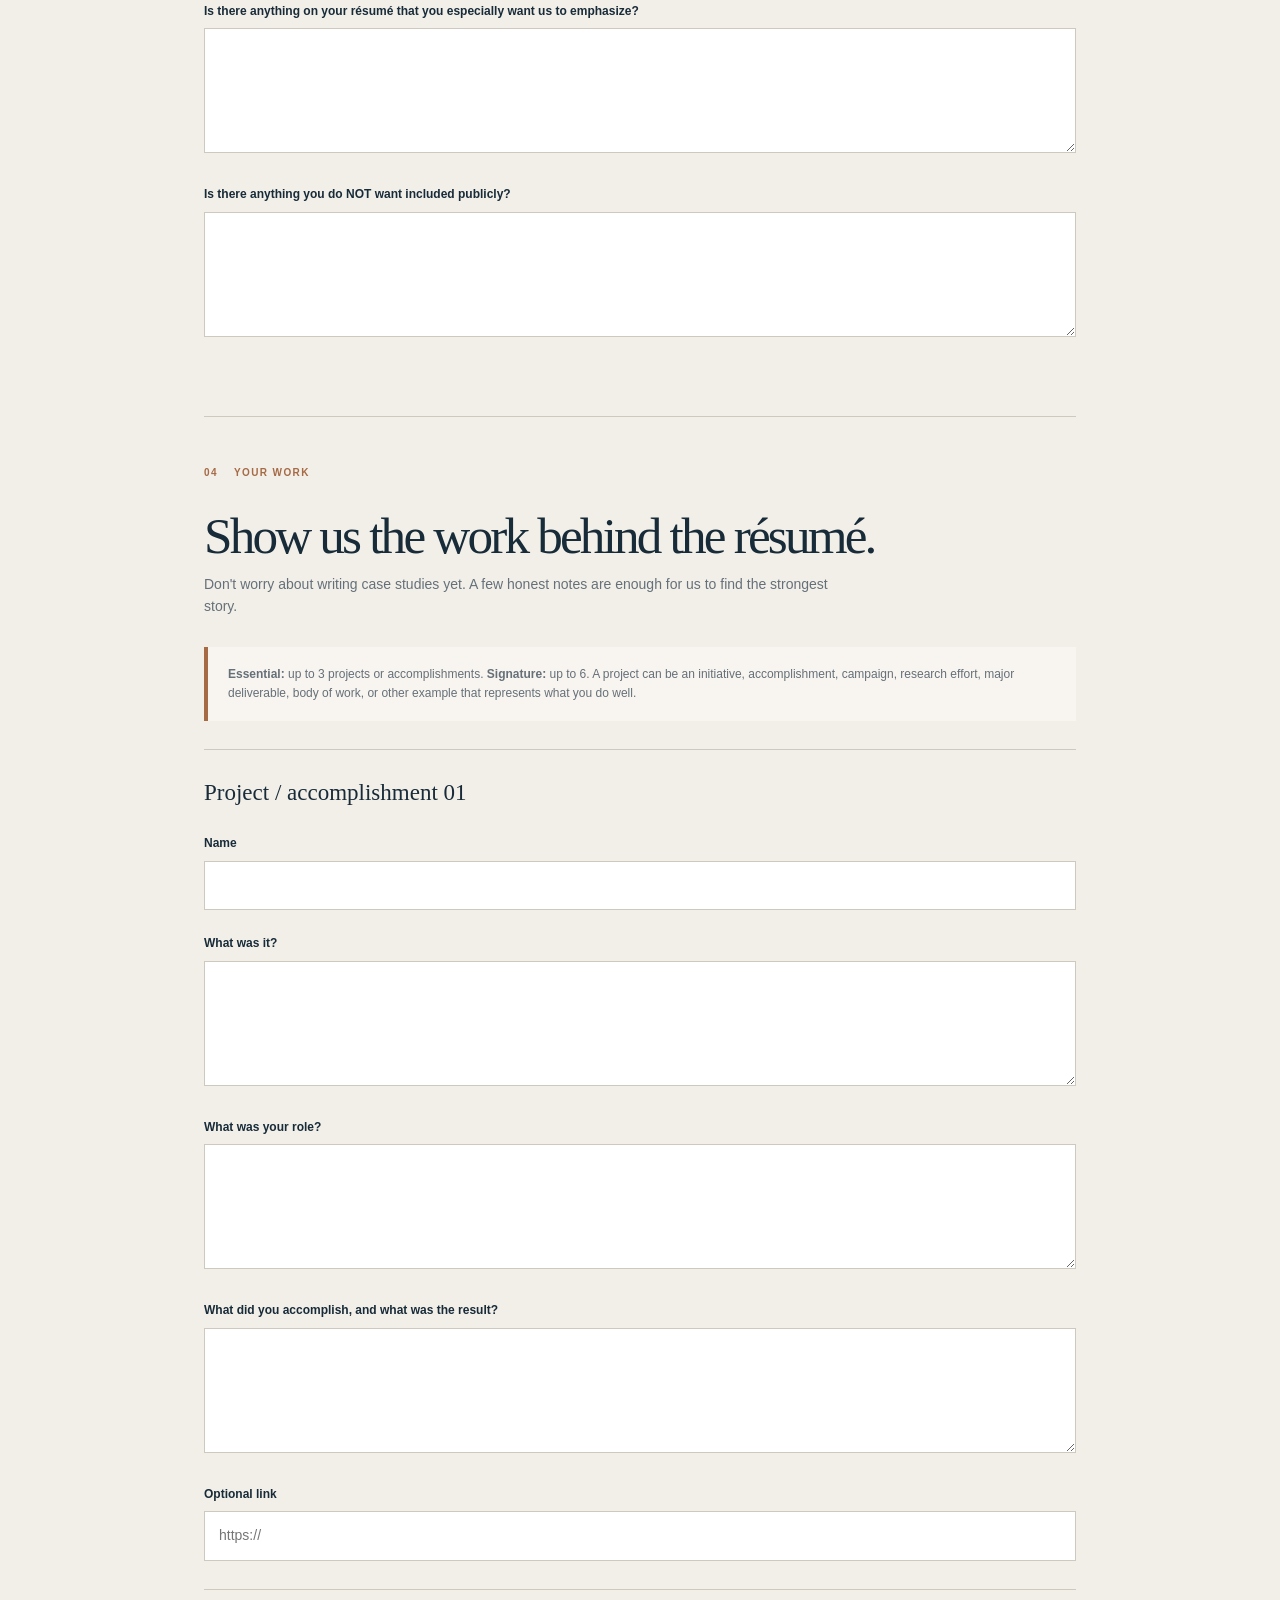
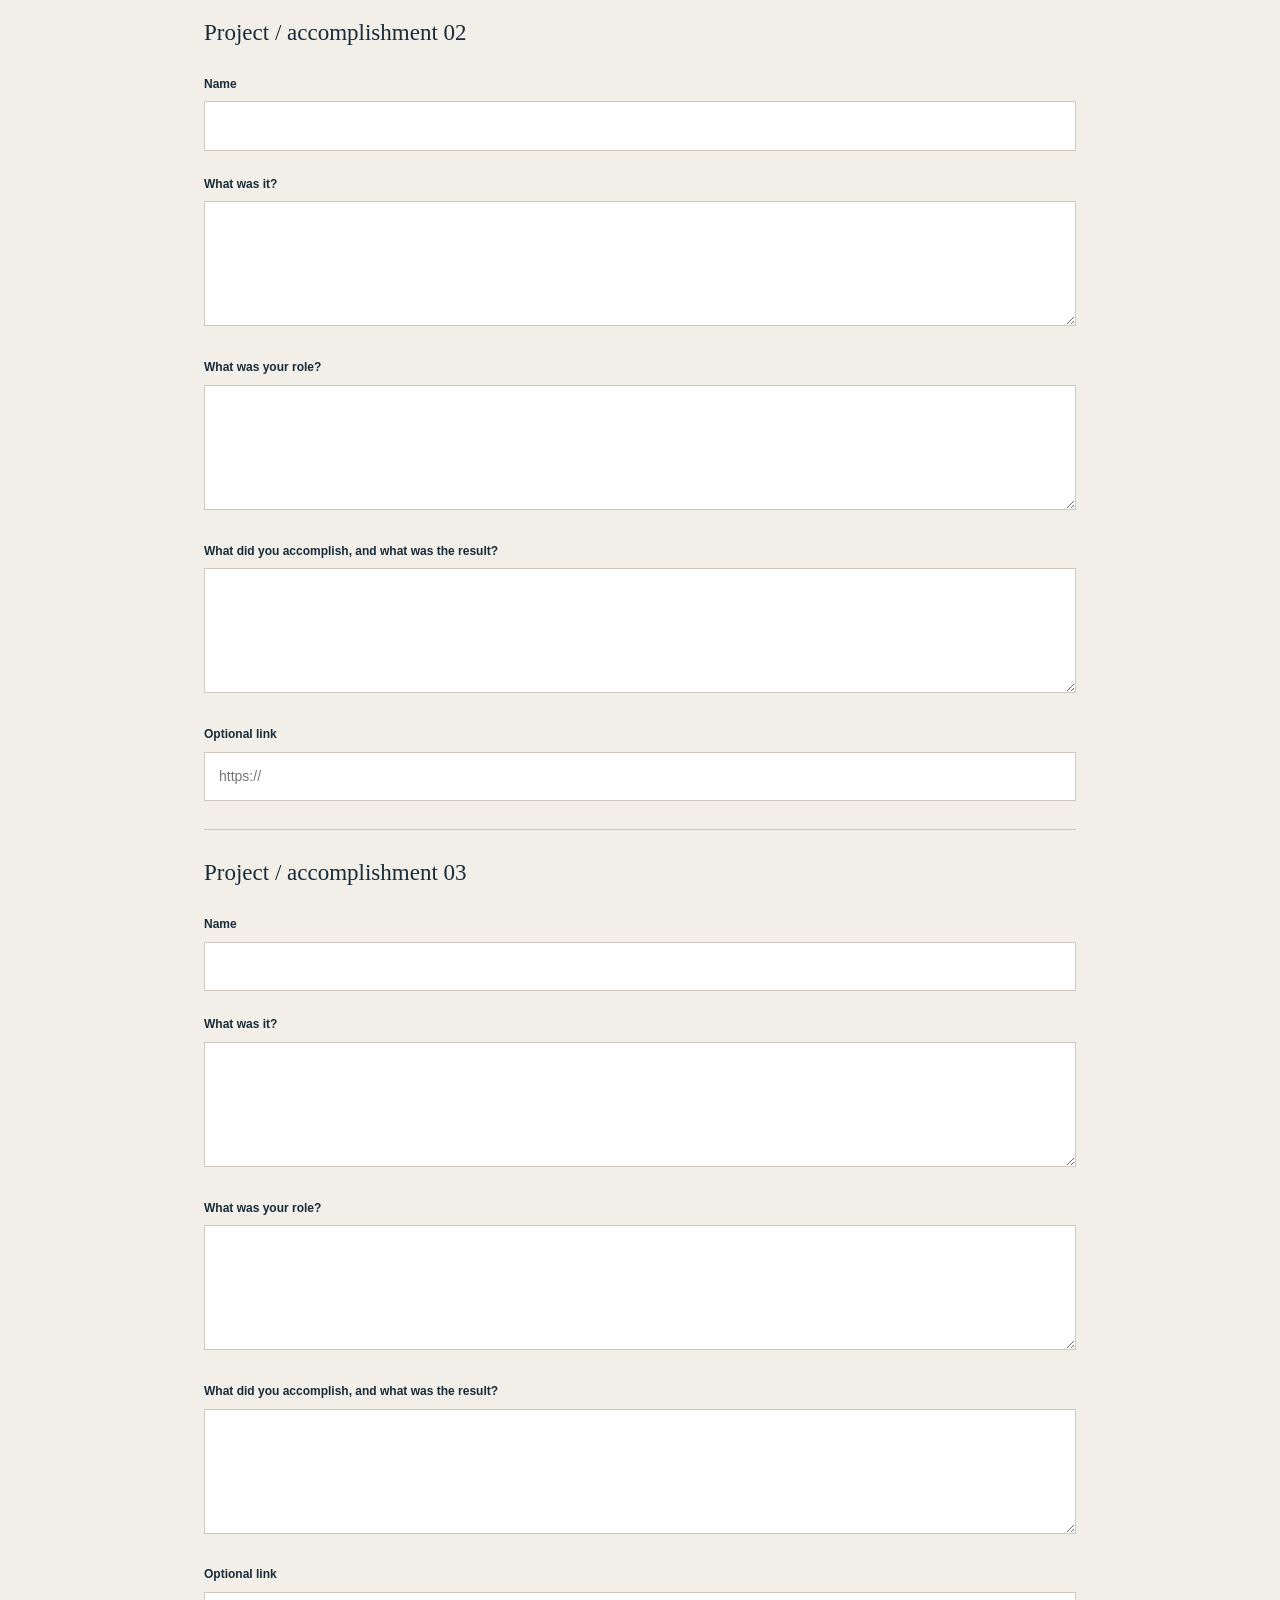
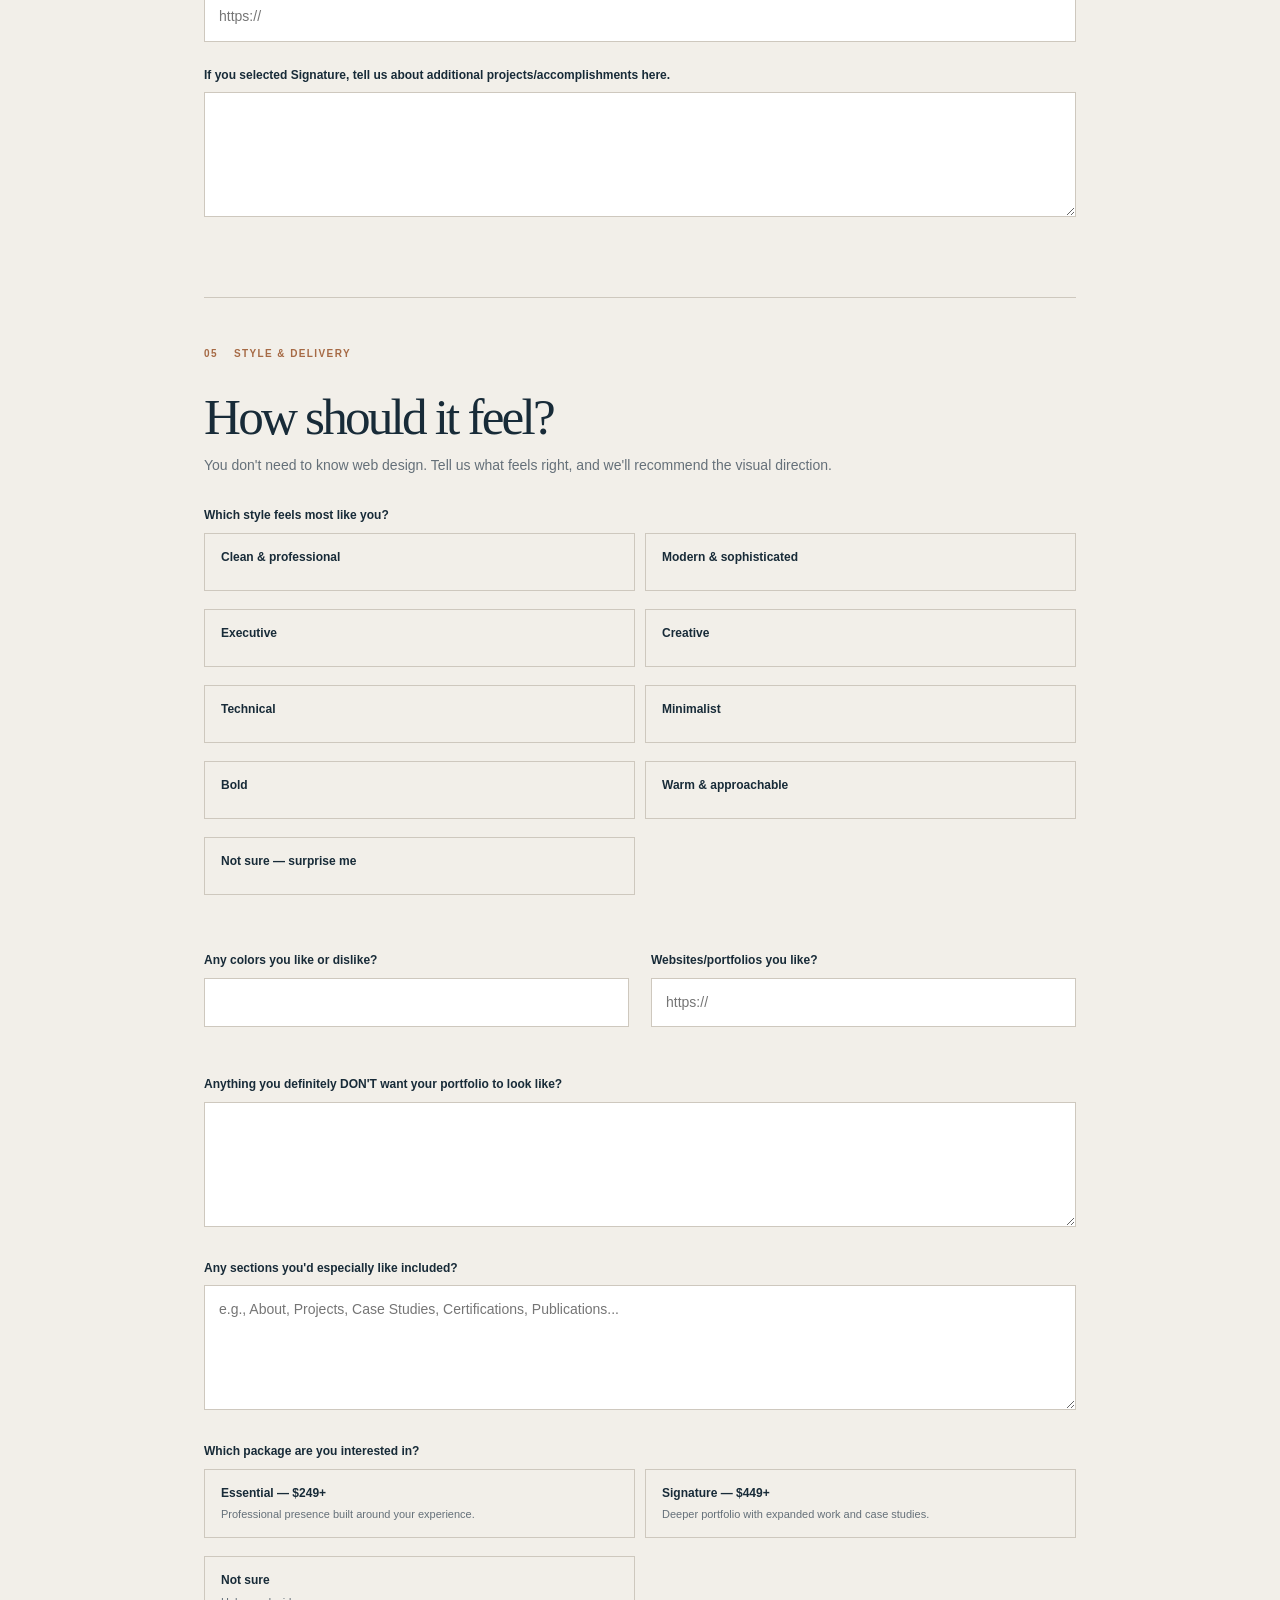
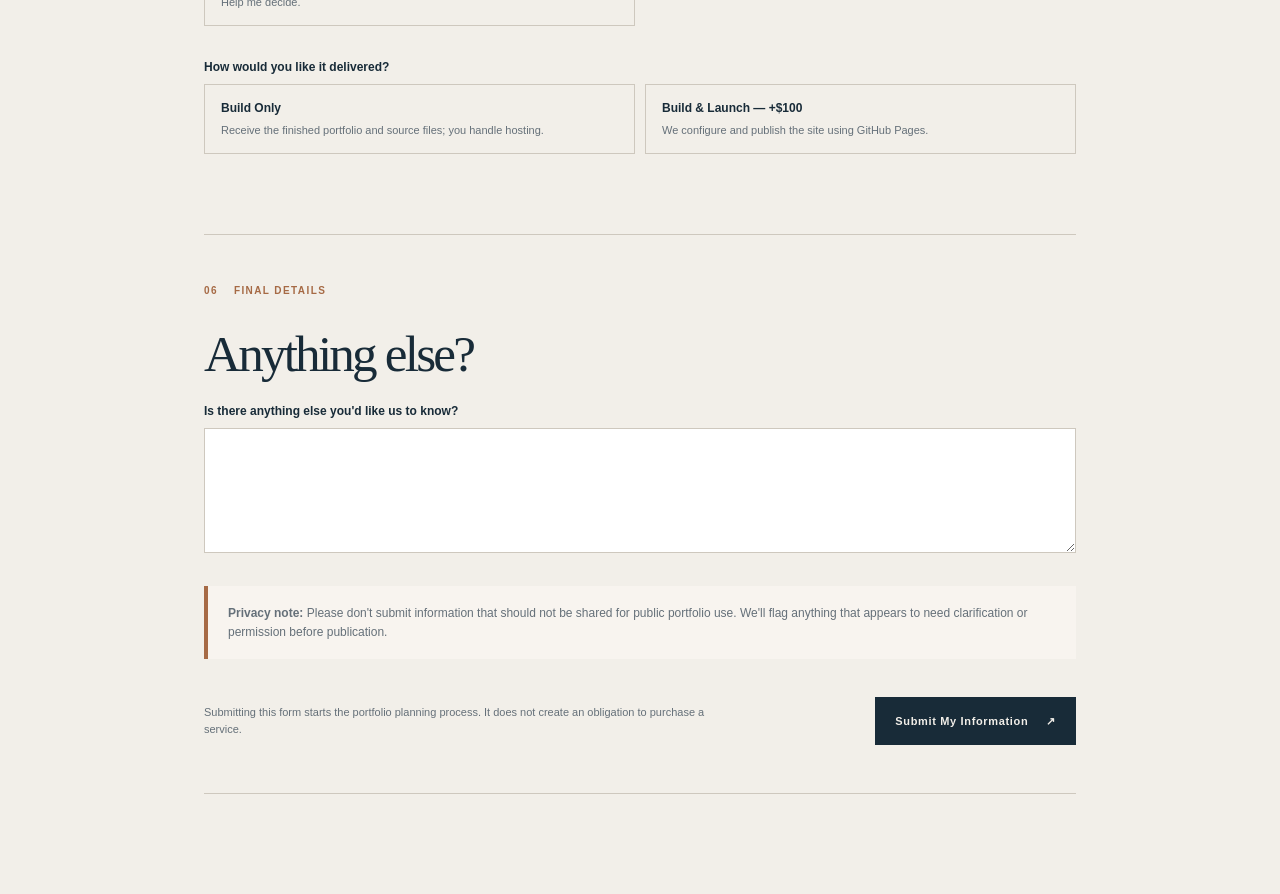
==== commit ad306b86: "Integrate approved First Measure 3F brand assets" ====
--- a/intake.html
+++ b/intake.html
@@ -10,11 +10,15 @@
 .intake-page{max-width:920px;margin:0 auto;padding:140px 24px 100px}.intake-header{max-width:760px;margin-bottom:58px}.intake-header .kicker{margin-bottom:18px}.intake-header h1{margin:0;font-family:Georgia,"Times New Roman",serif;font-weight:400;font-size:clamp(3rem,7vw,6.6rem);line-height:.9;letter-spacing:-.06em}.intake-header h1 em{color:var(--accent);font-style:italic}.intake-header p{max-width:650px;margin:30px 0 0;color:var(--muted);font-size:17px}.progress{display:grid;grid-template-columns:repeat(5,1fr);gap:8px;margin-bottom:38px}.progress span{height:3px;background:var(--line)}.progress span.active{background:var(--accent)}.intake-form{border-top:1px solid var(--ink)}.form-section{padding:48px 0;border-bottom:1px solid var(--line)}.form-meta{display:flex;gap:16px;color:var(--accent);font-size:10px;font-weight:700;letter-spacing:.14em;margin-bottom:30px}.form-section h2{font-size:clamp(2rem,4vw,3.5rem);margin-bottom:12px}.section-help{max-width:650px;color:var(--muted);font-size:14px;margin-bottom:30px}.field{margin:24px 0}.field label{display:block;font-size:12px;font-weight:700;margin-bottom:8px}.required{color:var(--accent)}.field-help{margin:0 0 8px;color:var(--muted);font-size:11px}.two-col{display:grid;grid-template-columns:1fr 1fr;gap:22px}input,select,textarea{width:100%;border:1px solid var(--line);border-radius:0;background:#fff;padding:13px 14px;color:var(--ink);font:inherit;font-size:14px;outline:none}textarea{min-height:125px;resize:vertical}input:focus,select:focus,textarea:focus{border-color:var(--accent);box-shadow:0 0 0 3px rgba(181,101,69,.10)}.choice-grid{display:grid;grid-template-columns:1fr 1fr;gap:10px}.choice{position:relative}.choice input{position:absolute;opacity:0;pointer-events:none}.choice label{display:block;min-height:58px;padding:14px 16px;border:1px solid var(--line);cursor:pointer;font-weight:600;background:var(--paper);transition:border-color .2s,background .2s}.choice label span{display:block;color:var(--muted);font-size:11px;font-weight:400;margin-top:4px}.choice input:checked+label{border-color:var(--accent);background:var(--accent-soft)}.choice input:focus-visible+label{outline:2px solid var(--accent);outline-offset:3px}.project-block{border-top:1px solid var(--line);padding-top:25px;margin-top:28px}.project-block h3{margin:0 0 15px;font-family:Georgia,serif;font-size:23px;font-weight:400}.notice{padding:18px 20px;border-left:4px solid var(--accent);background:#f8f4ef;margin-top:25px}.notice p{margin:0;color:var(--muted);font-size:12px}.form-footer{padding-top:38px;display:flex;justify-content:space-between;gap:22px;align-items:center}.form-footer p{margin:0;color:var(--muted);font-size:11px;max-width:520px}.submit-button{border:0;cursor:pointer}.thank-you{display:none;padding:55px;background:var(--ink);color:var(--paper);margin-top:40px}.thank-you h2{border:0;color:var(--paper);margin:0 0 15px}.thank-you p{color:#c9c5bd}.button{display:inline-flex;align-items:center;gap:18px;min-height:48px;padding:0 20px;font-size:11px;font-weight:800;letter-spacing:.06em}.button-dark{background:var(--ink);color:var(--paper)}
 @media(max-width:680px){.intake-page{padding:110px 18px 70px}.two-col,.choice-grid{grid-template-columns:1fr}.form-section{padding:38px 0}.form-footer{flex-direction:column;align-items:flex-start}.button.large{width:100%}}
 </style>
+  <meta name="theme-color" content="#0D1B2A">
+  <link rel="icon" href="assets/brand/favicon/first-measure-3f-avatar.svg" type="image/svg+xml">
   <link rel="icon" href="assets/brand/favicon/favicon.ico" sizes="any">
+  <link rel="icon" href="assets/brand/favicon/first-measure-3f-avatar-32.png" type="image/png" sizes="32x32">
+  <link rel="apple-touch-icon" href="assets/brand/favicon/first-measure-3f-avatar-180.png" sizes="180x180">
 </head>
 <body>
 <header class="site-header">
-<a class="wordmark" href="index.html" aria-label="First Measure home"><span>FIRST</span><i>MEASURE</i></a>
+<a class="wordmark" href="index.html" aria-label="First Measure home"><img src="assets/brand/wordmark/first-measure-3f-lockup-horizontal.svg" alt="First Measure — Professional Portfolios" width="1100" height="320"></a>
 <button class="menu-toggle" aria-expanded="false" aria-controls="site-nav" aria-label="Open menu"><span></span><span></span></button>
 <nav id="site-nav"><a href="index.html#why">Why</a><a href="index.html#approach">Approach</a><a href="index.html#services">What's Included</a><a href="index.html#contact">Start a Portfolio</a></nav>
 </header>
--- a/styles.css
+++ b/styles.css
@@ -23,8 +23,8 @@
   border-bottom: 1px solid var(--line); background: rgba(247,245,240,.94);
   position: fixed; top: 0; left: 0; right: 0; z-index: 50; backdrop-filter: blur(10px);
 }
-.wordmark { display: inline-flex; flex-direction: column; font-size: 12px; font-weight: 800; letter-spacing: .08em; line-height: .95; }
-.wordmark i { color: var(--accent); font-style: normal; font-weight: 500; letter-spacing: .16em; margin-top: 3px; }
+.wordmark { display: inline-flex; flex: 0 0 auto; align-items: center; }
+.wordmark img { display: block; width: 188px; height: auto; }
 .site-header nav { display: flex; gap: 30px; align-items: center; font-size: 12px; }
 .site-header nav a { color: var(--muted); }
 .site-header nav a:hover { color: var(--ink); }
@@ -32,8 +32,9 @@
 .menu-toggle { display: none; border: 0; background: none; padding: 8px; }
 .menu-toggle span { display: block; width: 22px; height: 1px; background: var(--ink); margin: 5px; }
 .hero, .section { max-width: var(--max); margin: 0 auto; padding-left: 24px; padding-right: 24px; }
-.hero { min-height: 100vh; padding-top: 150px; padding-bottom: 90px; display: grid; background: var(--navy); color: var(--paper); grid-template-columns: 70px 1fr 210px; gap: 35px; align-items: center; }
-.hero-number { align-self: start; padding-top: 7px; color: var(--accent); font-size: 11px; letter-spacing: .12em; }
+.hero { max-width: none; margin: 0; min-height: 100vh; padding-top: 150px; padding-bottom: 90px; padding-left: max(24px, calc((100vw - var(--max)) / 2)); padding-right: max(24px, calc((100vw - var(--max)) / 2)); display: grid; background: var(--navy); color: var(--paper); grid-template-columns: minmax(0, 1fr) 210px; gap: 35px; align-items: center; }
+.hero-main { display: grid; grid-template-columns: 70px minmax(0, 1fr); gap: 35px; align-items: start; align-self: center; min-width: 0; }
+.hero-number { color: var(--accent); font-size: 11px; letter-spacing: .12em; }
 .kicker, .section-meta, .contact-meta {
   font-size: 10px; font-weight: 700; letter-spacing: .15em; color: var(--muted);
 }
@@ -75,7 +76,7 @@
 .step-no { color: var(--accent); font-size: 11px; padding-top: 5px; }
 .step h3 { margin: 0; font-family: Georgia, serif; font-size: 27px; font-weight: 400; }
 .step p { margin: 6px 0 0; color: var(--muted); font-size: 13px; max-width: 670px; }
-.professions { background: var(--paper-dark); max-width: none; padding-left: max(24px, calc((100vw - var(--max)) / 2)); padding-right: max(24px, calc((100vw - var(--max)) / 2)); }
+.professions { background: var(--paper); max-width: none; padding-left: max(24px, calc((100vw - var(--max)) / 2)); padding-right: max(24px, calc((100vw - var(--max)) / 2)); }
 .profession-intro { display: grid; grid-template-columns: 1.1fr .9fr; gap: 100px; align-items: end; }
 .profession-intro p { max-width: 440px; color: var(--muted); }
 .profession-list { margin-top: 75px; display: grid; grid-template-columns: repeat(2, 1fr); border-top: 1px solid var(--line); }
@@ -93,15 +94,15 @@
 .service-list p { color: var(--muted); margin: 4px 0 0; font-size: 12px; }
 .principles { padding-top: 80px; }
 .principles-inner { background: var(--ink); color: var(--paper); padding: 60px; }
-.principles-inner .section-meta { color: #C6C0B7; }
-.principles-inner .section-meta span:first-child { color: #C78360; }
+.principles-inner .section-meta { color: var(--paper-dark); }
+.principles-inner .section-meta span:first-child { color: var(--accent); }
 .principles-inner h2 { max-width: 900px; }
-.principles-inner h2 em { color: #C78360; }
+.principles-inner h2 em { color: var(--accent); }
 .principle-row { display: grid; grid-template-columns: repeat(4, 1fr); gap: 30px; margin-top: 75px; }
-.principle-row div { border-top: 1px solid #53616A; padding-top: 14px; }
-.principle-row span { color: #C78360; font-size: 10px; }
+.principle-row div { border-top: 1px solid var(--muted); padding-top: 14px; }
+.principle-row span { color: var(--accent); font-size: 10px; }
 .principle-row strong { display: block; margin-top: 32px; font-family: Georgia, serif; font-weight: 400; font-size: 18px; }
-.principle-row p { color: #C6C0B7; font-size: 11px; }
+.principle-row p { color: var(--paper-dark); font-size: 11px; }
 .contact { text-align: center; padding-top: 150px; padding-bottom: 160px; }
 .contact-meta { color: var(--accent); }
 .contact h2 { max-width: 950px; margin: 30px auto 0; }
@@ -116,10 +117,23 @@
 .reveal { opacity: 0; transform: translateY(18px); transition: opacity .65s ease, transform .65s ease; }
 .reveal.visible { opacity: 1; transform: none; }
 @media (max-width: 900px) {
-  .hero { grid-template-columns: 40px 1fr; }
-  .hero-note { grid-column: 2; max-width: 260px; }
+  .hero { grid-template-columns: minmax(0, 1fr); }
+  .hero-main { grid-template-columns: 40px minmax(0, 1fr); }
+  .hero-note { grid-column: auto; max-width: 260px; }
   .manifesto-grid, .section-title-row, .profession-intro, .included { background: var(--paper); } .included-grid { grid-template-columns: 1fr; gap: 45px; }
   .principle-row { grid-template-columns: 1fr 1fr; }
+}
+@media (max-width: 1100px) and (min-width: 821px) {
+  .wordmark img { width: 158px; }
+  .site-header nav { gap: 16px; font-size: 11px; }
+}
+@media (max-width: 820px) {
+  .section[id] { scroll-margin-top: 66px; }
+  .site-header { height: 66px; padding: 0 18px; }
+  .menu-toggle { display: block; }
+  .site-header nav { display: none; position: absolute; top: 66px; left: 0; right: 0; padding: 10px 18px 18px; background: var(--paper); border-bottom: 1px solid var(--line); }
+  .site-header nav.open { display: grid; gap: 0; }
+  .site-header nav a { padding: 13px 0; border-bottom: 1px solid var(--line); }
 }
 @media (max-width: 680px) {
   .section[id] { scroll-margin-top: 66px; }
@@ -165,7 +179,7 @@
 .price-card h3 { font-family:Georgia,"Times New Roman",serif; font-size:24px; font-weight:400; line-height:1.18; margin:24px 0 18px; }
 .price-card li { color:var(--muted); margin:8px 0; font-size:12px; }
 .price-card .text-link { display:inline-block; margin-top:22px; }
-.example-grid { display:grid; grid-template-columns:repeat(3,minmax(0,1fr)); gap:28px; margin-top:60px; align-items:stretch; }
+.example-grid { display:grid; grid-template-columns:repeat(4,minmax(0,1fr)); gap:28px; margin-top:60px; align-items:stretch; }
 .example-card { min-width:0; min-height:330px; padding:28px; border:1px solid var(--line); background:var(--paper); display:flex; flex-direction:column; }
 .example-type { color:var(--accent); font-size:10px; font-weight:800; letter-spacing:.14em; }
 .example-card h3 { font-family:Georgia,"Times New Roman",serif; font-size:25px; font-weight:400; margin:30px 0 10px; line-height:1.12; }
@@ -191,12 +205,17 @@
 @media (max-width: 900px) {
   .hero {
     min-height: auto;
-    grid-template-columns: 42px minmax(0, 1fr);
+    grid-template-columns: minmax(0, 1fr);
     gap: 22px;
     padding-top: 125px;
     padding-bottom: 75px;
   }
 
+  .hero-main {
+    grid-template-columns: 42px minmax(0, 1fr);
+    gap: 22px;
+  }
+
   .hero-content {
     min-width: 0;
   }
@@ -212,7 +231,7 @@
   }
 
   .hero-note {
-    grid-column: 2;
+    grid-column: auto;
     max-width: 100%;
     margin-top: 35px;
   }
@@ -246,18 +265,18 @@
 
 @media (max-width: 680px) {
   .site-header {
-    padding: 18px 20px;
-  }
-
-  .wordmark {
-    font-size: 13px;
-  }
+    padding: 0 20px;
+  }
+
+  .wordmark img { width: 164px; }
 
   .hero {
     grid-template-columns: 1fr;
     gap: 0;
     padding: 112px 24px 62px;
   }
+
+  .hero-main { display: block; }
 
   .hero-number {
     display: none;
@@ -579,9 +598,12 @@
 }
 
 .approach,
-.professions,
 .examples {
   background: var(--paper-dark);
+}
+
+.professions {
+  background: var(--paper);
 }
 
 .included {
@@ -693,6 +715,7 @@
   background:var(--paper-dark);
 }
 .examples > .section-meta,
+.examples > .section-title-row,
 .examples > .example-grid,
 .examples > .examples-note {
   width:100%;
@@ -716,14 +739,16 @@
   color:var(--paper);
 }
 @media (max-width:680px) {
-  .examples { padding-left:18px; padding-right:18px; }
+  .examples { padding-left:24px; padding-right:24px; }
   .examples > .section-meta,
+  .examples > .section-title-row,
   .examples > .example-grid,
   .examples > .examples-note { max-width:100%; }
   .principles { padding-left:0; padding-right:0; }
   .principles-inner { max-width:100%; padding-left:24px; padding-right:24px; background:var(--navy); }
 }
 @media (max-width:400px) {
+  .examples { padding-left:20px; padding-right:20px; }
   .principles-inner { padding-left:20px; padding-right:20px; }
 }
 
@@ -766,3 +791,87 @@
   .interview-bottom { margin-top:32px; padding-top:20px; gap:28px; }
   .interview-bottom strong { margin-top:16px; font-size:22px; }
 }
+
+
+/* =========================================
+   COHESIVE HOMEPAGE SYSTEM
+   Shared grid, restrained annotation, and section-specific hierarchy.
+   ========================================= */
+:root { --gutter: max(24px, calc((100vw - var(--max)) / 2)); }
+
+/* Every standard section owns a full-bleed surface; its content resolves
+   to the same max-width and viewport gutter as the header and hero. */
+.section { max-width: none; margin: 0; padding-left: var(--gutter); padding-right: var(--gutter); }
+.hero { padding-left: var(--gutter); padding-right: var(--gutter); }
+footer { max-width: none; padding-left: var(--gutter); padding-right: var(--gutter); }
+
+/* The secondary process and proof surfaces now use the same full-band
+   convention. Paper remains the quiet canvas for supporting sections. */
+.approach, .examples { background: var(--paper-dark); }
+.professions, .included, .interview, .contact { background: var(--paper); }
+
+/* Copper identifies selected emphasis, offers, and evidence—not every
+   numbering system. */
+.section-meta span:first-child, .step-no, .profession-list span, .example-type { color: var(--muted); }
+.principle-row span { color: var(--paper-dark); }
+.kicker, .price, .interview-bottom span, .flow-no { color: var(--accent); }
+
+/* 04 is intentionally quieter: an audience directory rather than a
+   second large thesis after the process stage. */
+.professions { padding-top: 105px; padding-bottom: 105px; }
+.professions h2 { font-size: clamp(2.5rem, 4.4vw, 4.8rem); }
+.professions .section-meta { margin-bottom: 45px; }
+.profession-list { margin-top: 58px; }
+
+/* 05 is the single commercial comparison moment. */
+.included { padding-top: 115px; padding-bottom: 125px; }
+.price-card { border-color: var(--line); }
+.price-card.featured { border-color: var(--accent); }
+
+/* 06 remains a curated four-card proof gallery; its content follows the
+   same grid as every other full-width section. */
+.examples { padding-top: 140px; padding-bottom: 140px; }
+.example-card { border-color: var(--line); }
+.example-card .text-link { color: var(--ink); }
+
+/* 07 becomes a single demonstration. The portfolio is the focal evidence
+   moment; question and conversation are supporting bookends. */
+.interview { padding-top: 145px; padding-bottom: 145px; }
+.interview-flow { grid-template-columns: minmax(0, .9fr) minmax(0, 1.35fr) minmax(0, .9fr); margin-top: 68px; border: 0; }
+.interview-flow .flow-arrow { display: none; }
+.interview-flow article { min-height: 280px; padding: 40px 30px; display: grid; align-content: center; border-top: 1px solid var(--line); border-bottom: 1px solid var(--line); }
+.interview-flow .flow-highlight { background: var(--navy); color: var(--paper); border-color: var(--navy); }
+.interview-flow .flow-highlight small { color: var(--paper-dark); }
+.interview-flow .flow-highlight .flow-no { color: var(--accent); }
+.interview-flow h3 { margin-top: 22px; font-size: 24px; }
+.interview-bottom { margin-top: 36px; }
+
+/* 08 is the closing thesis, not another page-opening moment. */
+.principles { padding-top: 0; padding-bottom: 0; }
+.principles-inner { padding-top: 82px; padding-bottom: 78px; }
+.principles-inner h2 { max-width: 820px; font-size: clamp(2.5rem, 4.4vw, 4.8rem); }
+.principle-row { margin-top: 48px; gap: 24px; }
+.principle-row strong { margin-top: 18px; }
+.principle-row p { margin-bottom: 0; }
+
+@media (max-width: 900px) {
+  .interview-flow { grid-template-columns: 1fr; margin-top: 48px; }
+  .interview-flow article { min-height: 0; }
+}
+@media (max-width: 680px) {
+  :root { --gutter: 24px; }
+  .professions, .included, .examples, .interview { padding-top: 58px; padding-bottom: 58px; }
+  .interview-flow { margin-top: 40px; }
+  .interview-flow article { padding: 30px 24px; }
+  .principles-inner { width: 100%; margin: 0; padding: 58px 24px; }
+  .principle-row { margin-top: 36px; }
+}
+@media (max-width: 400px) {
+  :root { --gutter: 20px; }
+  .principles-inner { padding-left: 20px; padding-right: 20px; }
+}
+
+
+/* Hero secondary action must retain sufficient contrast on navy. */
+.hero .text-link { color: var(--paper-dark); }
+.hero .text-link:hover { color: var(--paper); }
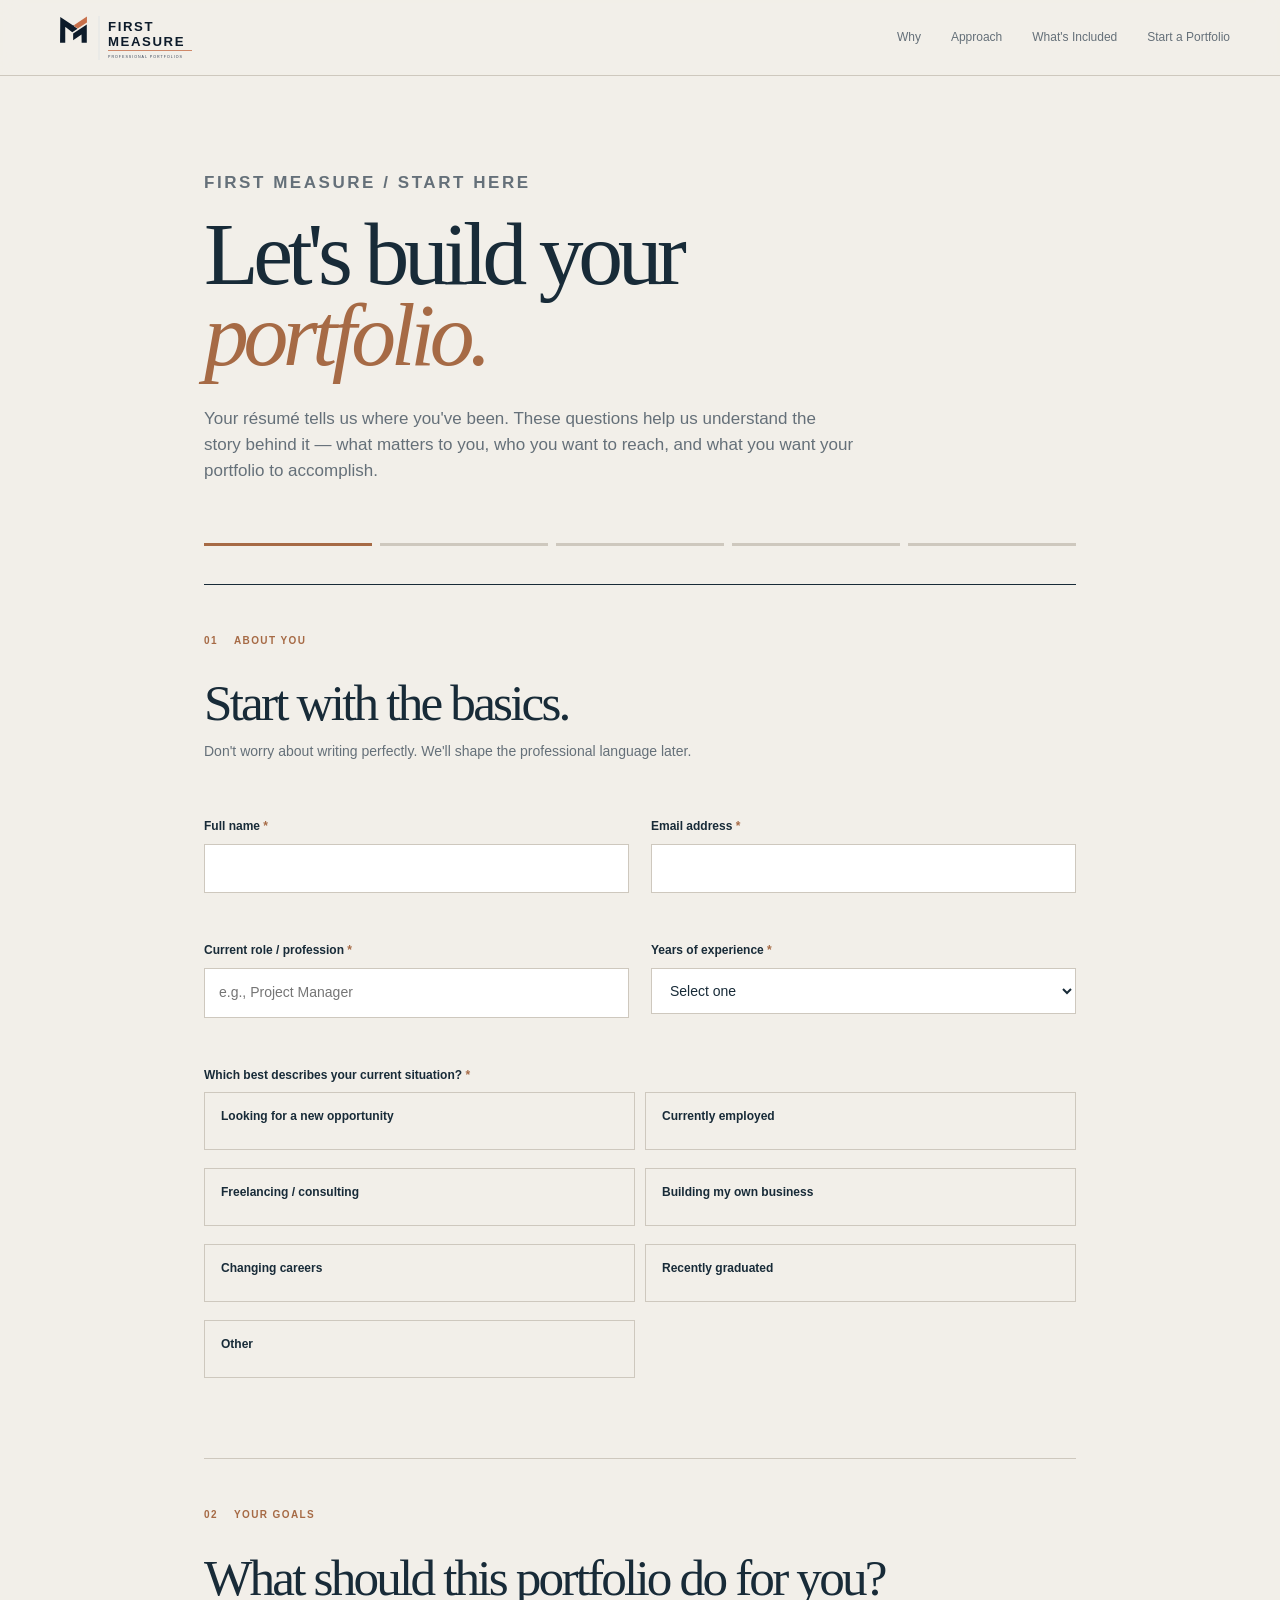
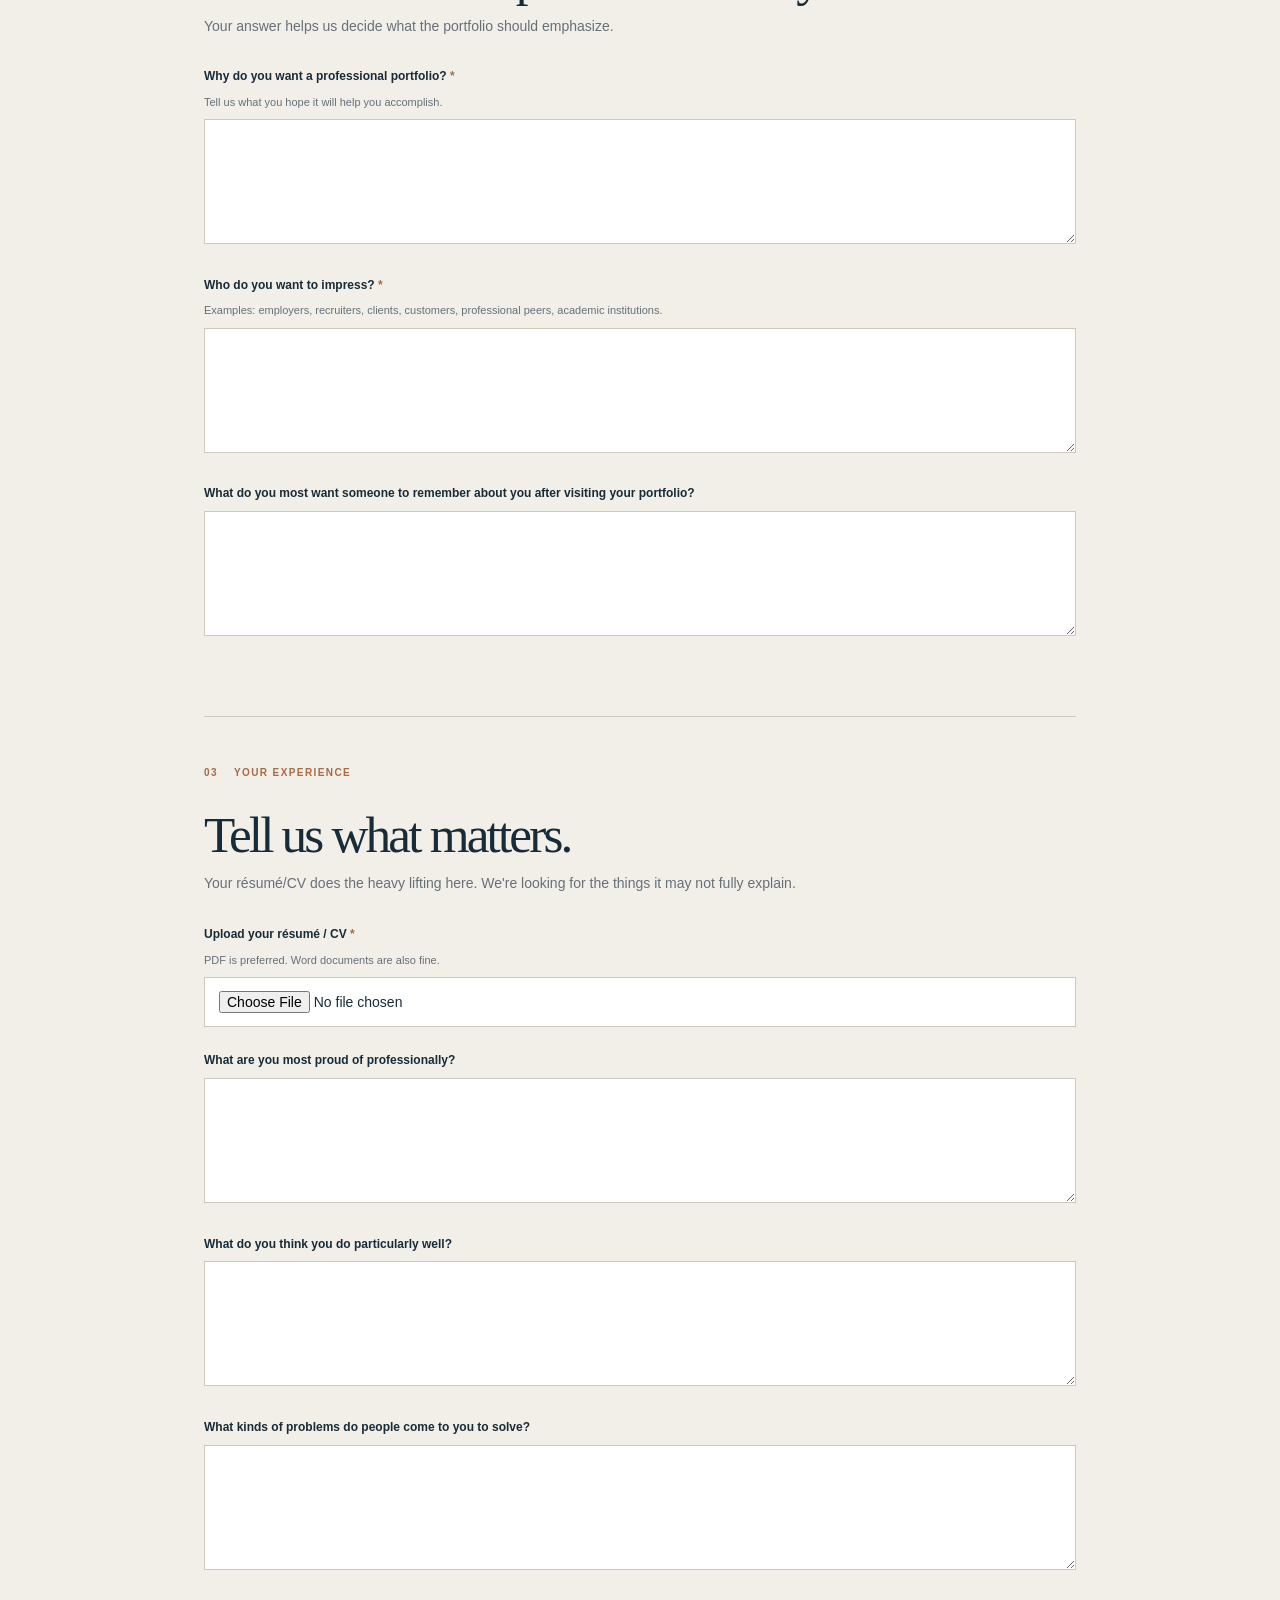
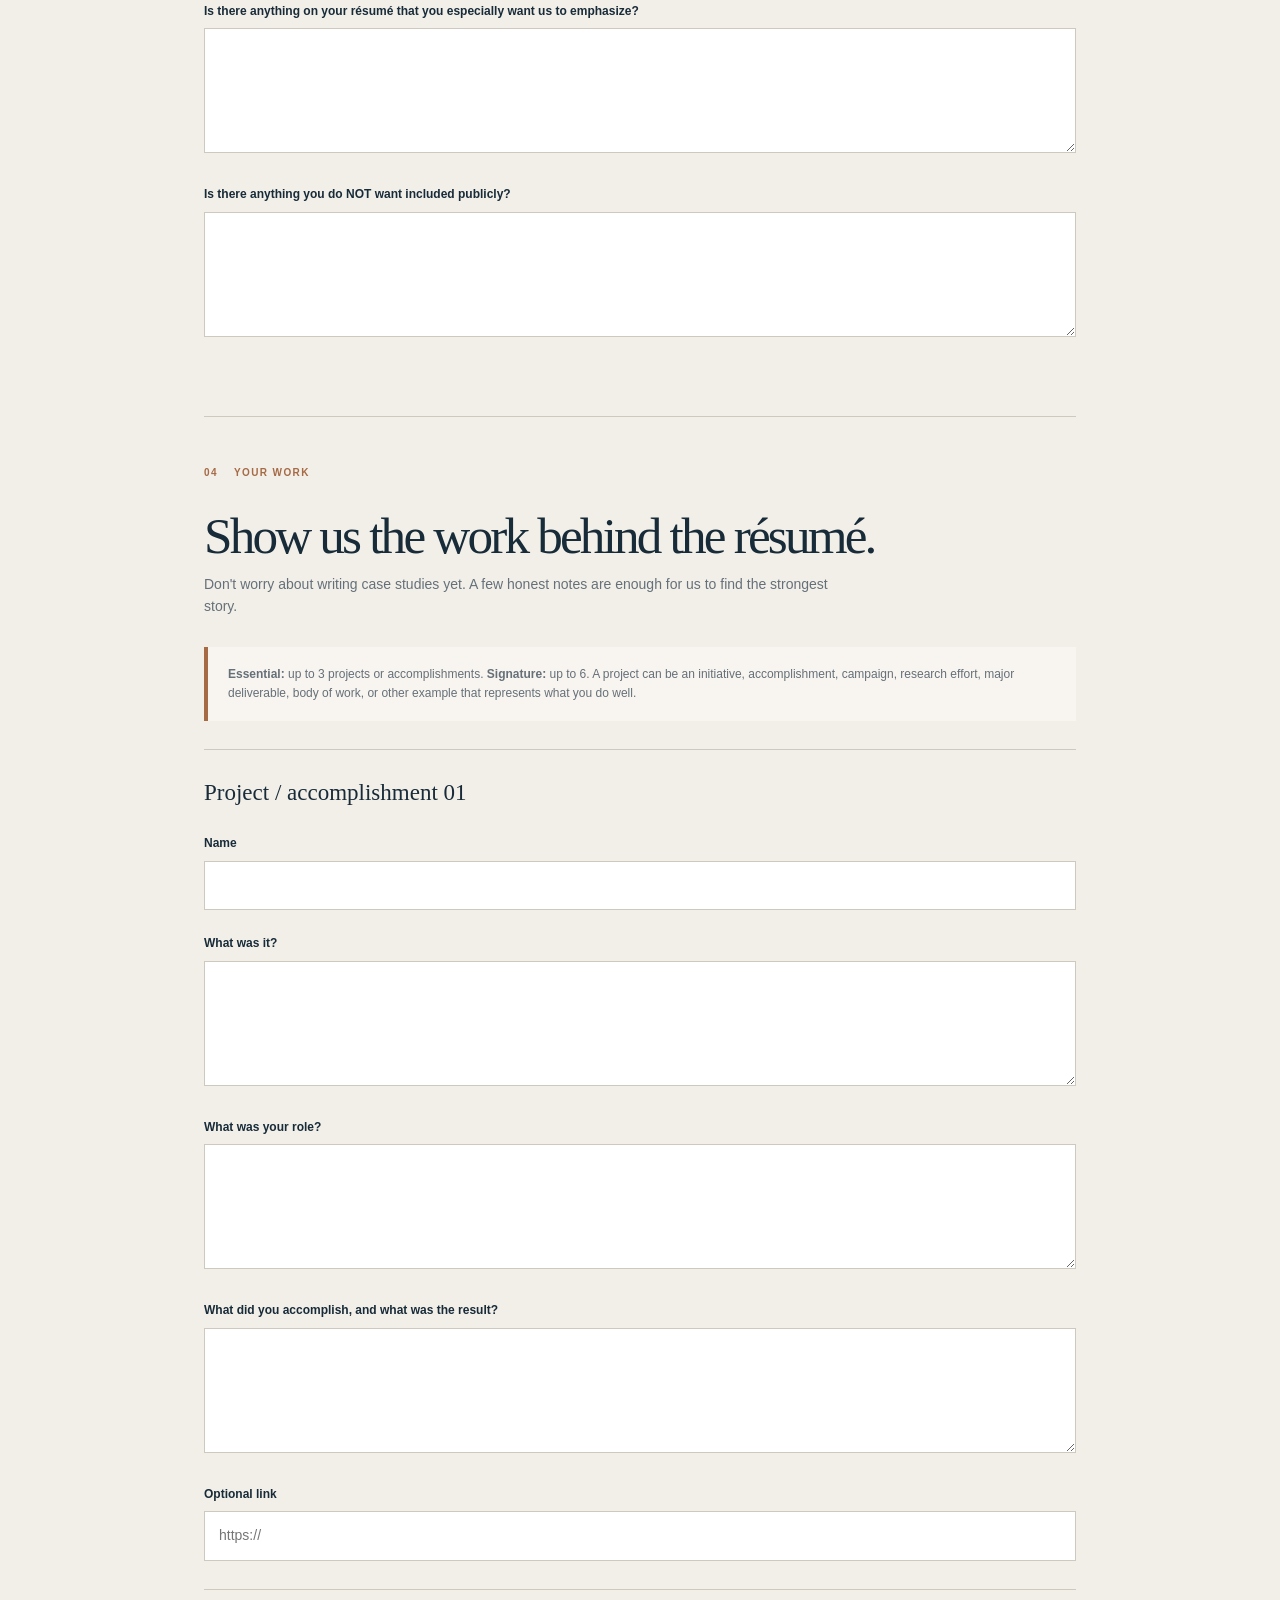
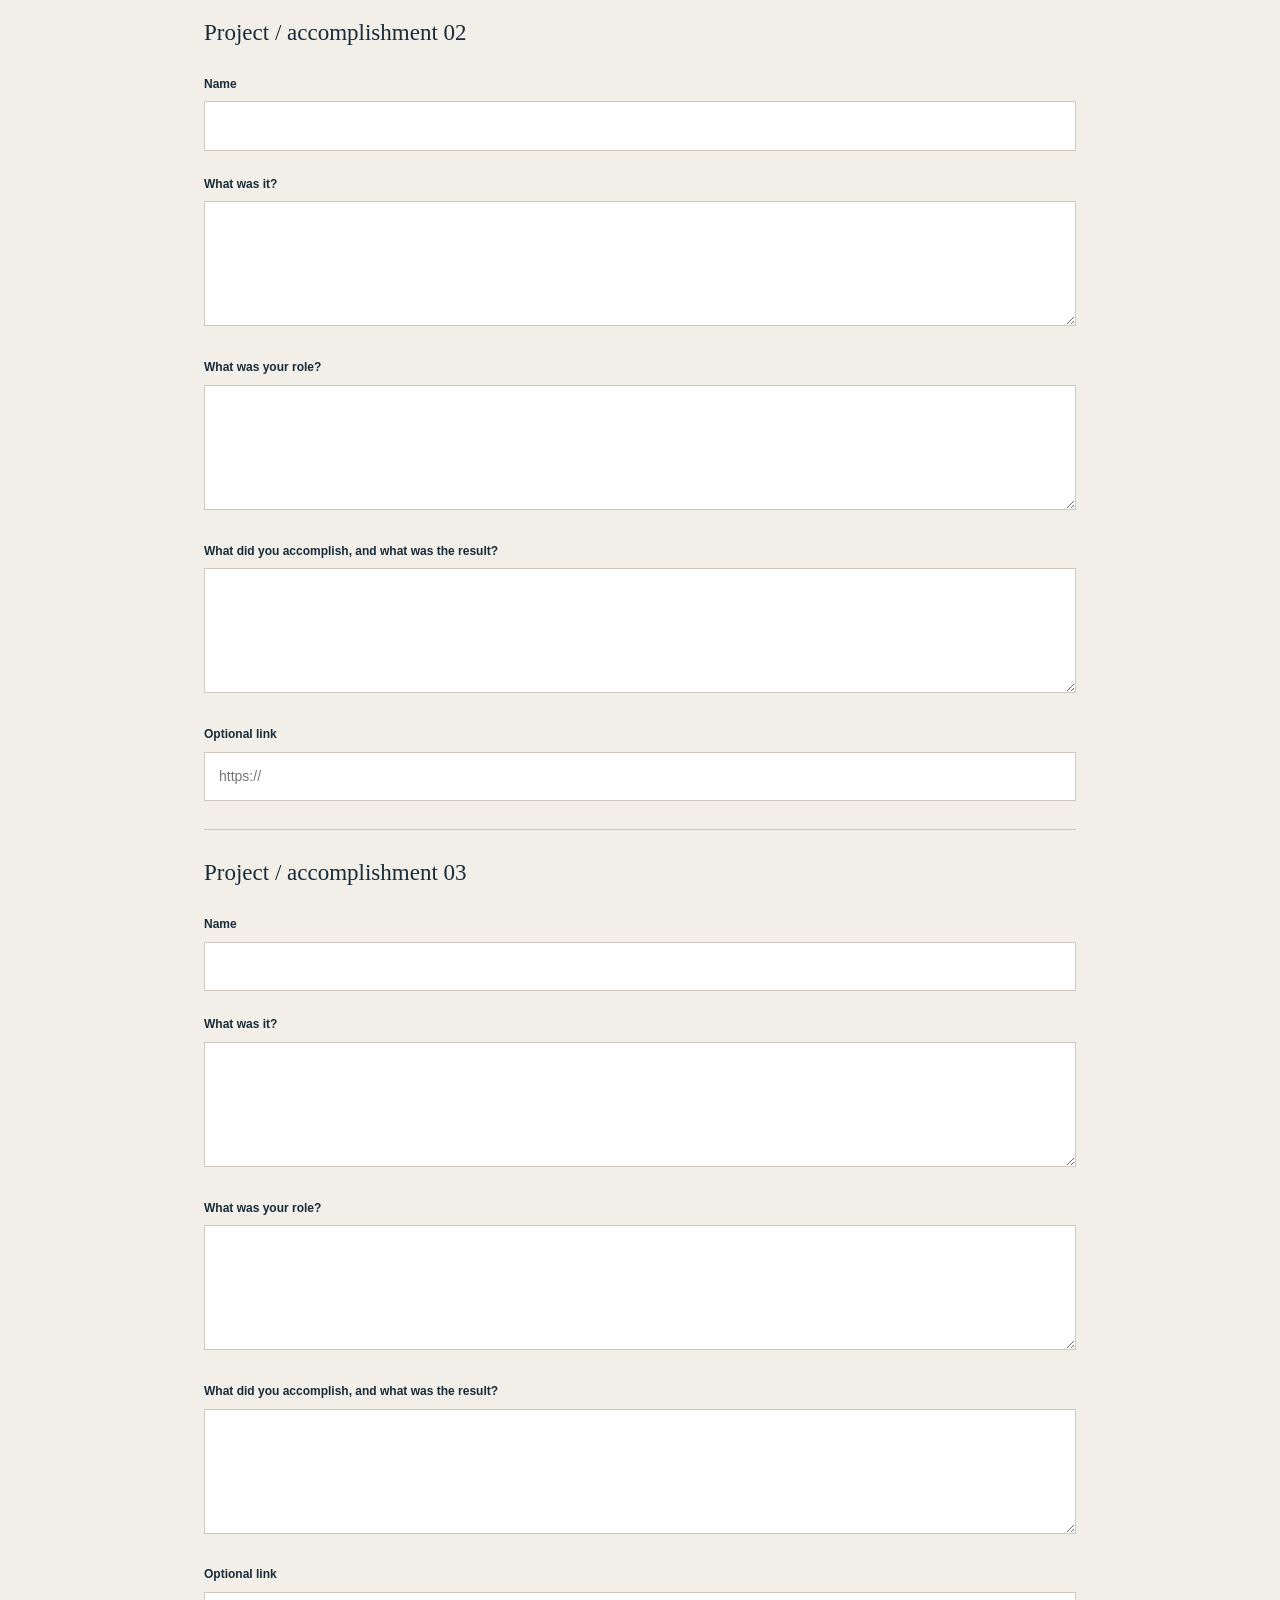
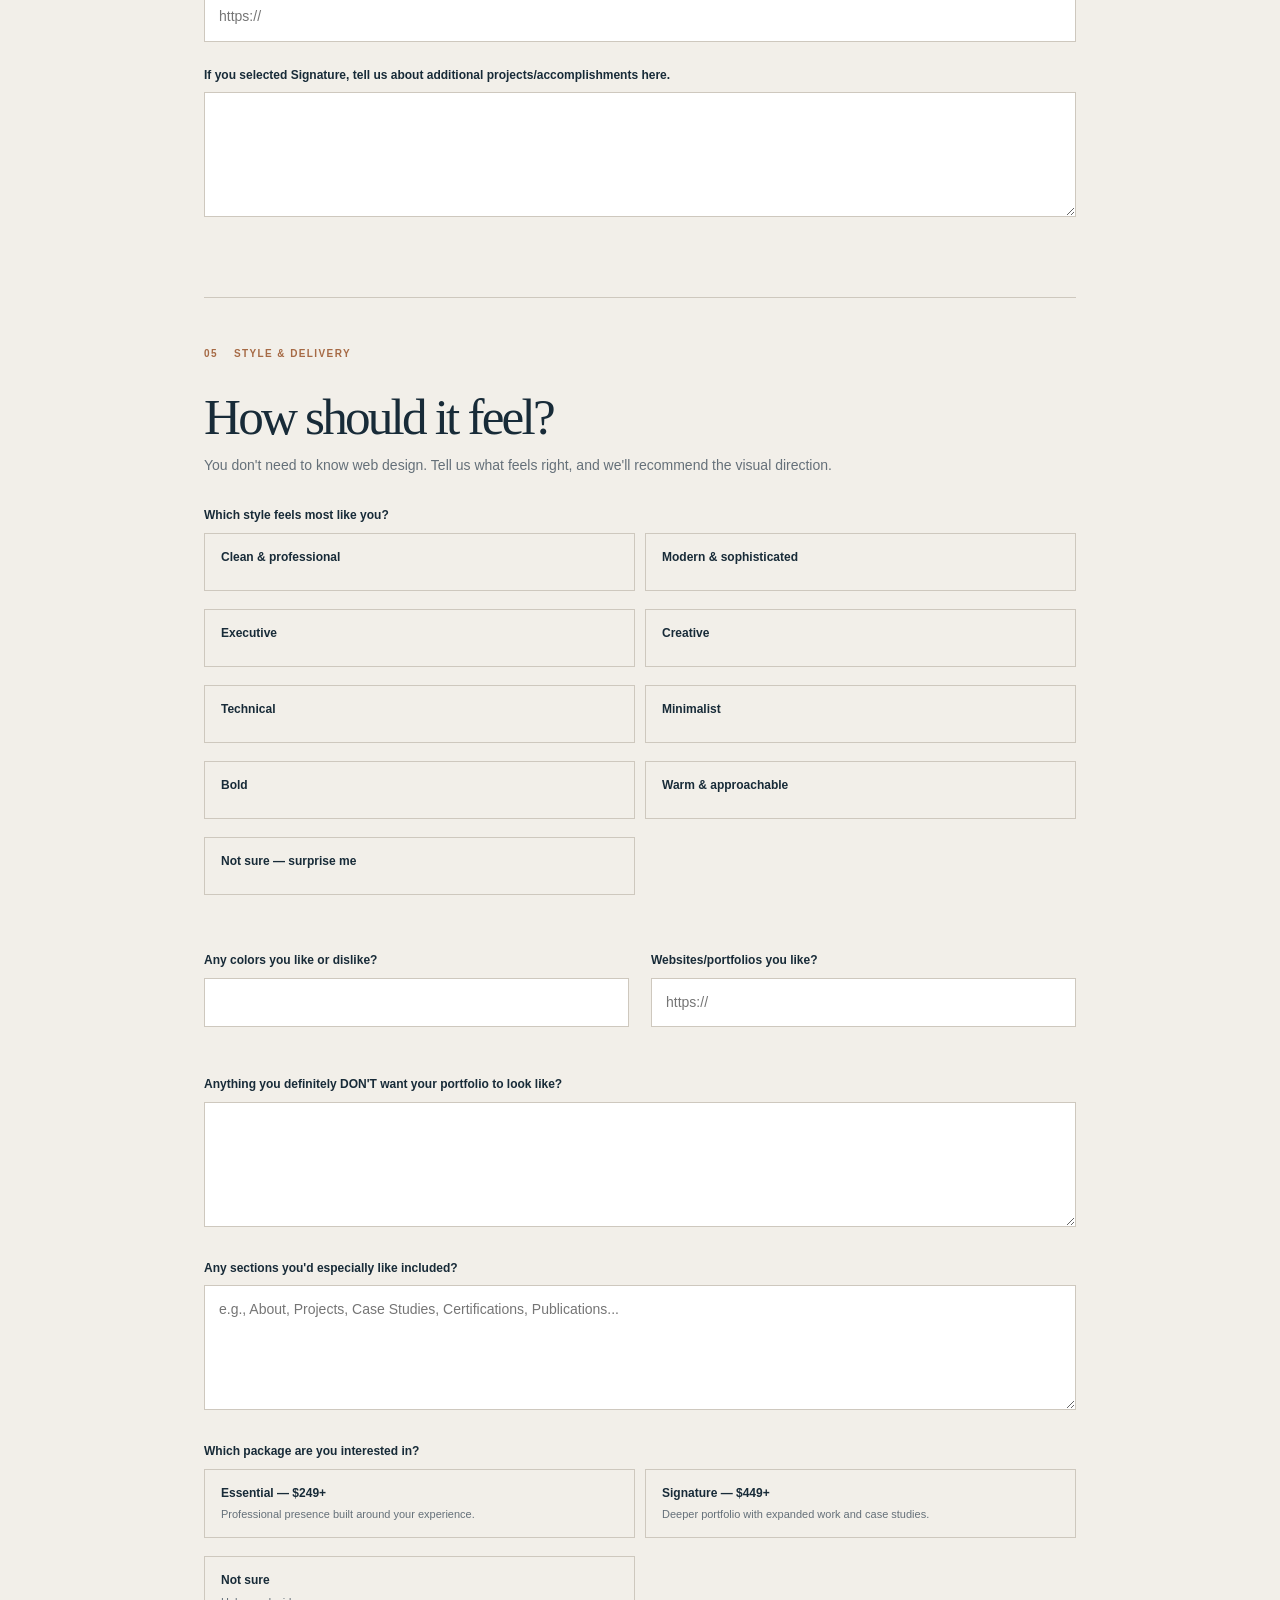
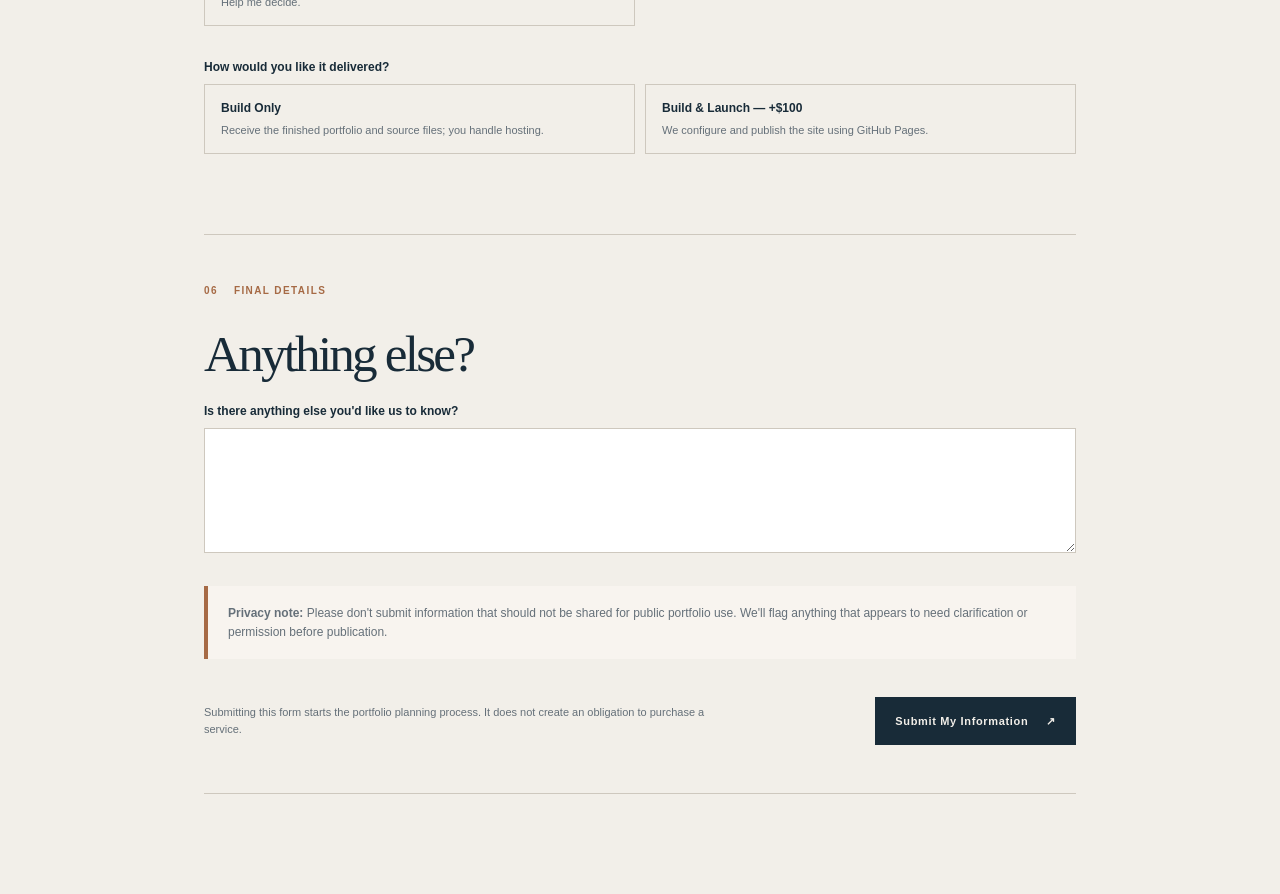
==== commit 475fc00c: "Refresh stylesheet cache for larger lockup" ====
--- a/intake.html
+++ b/intake.html
@@ -5,7 +5,7 @@
 <meta name="viewport" content="width=device-width, initial-scale=1.0">
 <meta name="description" content="First Measure client intake form.">
 <title>Start Your Portfolio — First Measure</title>
-<link rel="stylesheet" href="styles.css?v=4">
+<link rel="stylesheet" href="styles.css?v=8">
 <style>
 .intake-page{max-width:920px;margin:0 auto;padding:140px 24px 100px}.intake-header{max-width:760px;margin-bottom:58px}.intake-header .kicker{margin-bottom:18px}.intake-header h1{margin:0;font-family:Georgia,"Times New Roman",serif;font-weight:400;font-size:clamp(3rem,7vw,6.6rem);line-height:.9;letter-spacing:-.06em}.intake-header h1 em{color:var(--accent);font-style:italic}.intake-header p{max-width:650px;margin:30px 0 0;color:var(--muted);font-size:17px}.progress{display:grid;grid-template-columns:repeat(5,1fr);gap:8px;margin-bottom:38px}.progress span{height:3px;background:var(--line)}.progress span.active{background:var(--accent)}.intake-form{border-top:1px solid var(--ink)}.form-section{padding:48px 0;border-bottom:1px solid var(--line)}.form-meta{display:flex;gap:16px;color:var(--accent);font-size:10px;font-weight:700;letter-spacing:.14em;margin-bottom:30px}.form-section h2{font-size:clamp(2rem,4vw,3.5rem);margin-bottom:12px}.section-help{max-width:650px;color:var(--muted);font-size:14px;margin-bottom:30px}.field{margin:24px 0}.field label{display:block;font-size:12px;font-weight:700;margin-bottom:8px}.required{color:var(--accent)}.field-help{margin:0 0 8px;color:var(--muted);font-size:11px}.two-col{display:grid;grid-template-columns:1fr 1fr;gap:22px}input,select,textarea{width:100%;border:1px solid var(--line);border-radius:0;background:#fff;padding:13px 14px;color:var(--ink);font:inherit;font-size:14px;outline:none}textarea{min-height:125px;resize:vertical}input:focus,select:focus,textarea:focus{border-color:var(--accent);box-shadow:0 0 0 3px rgba(181,101,69,.10)}.choice-grid{display:grid;grid-template-columns:1fr 1fr;gap:10px}.choice{position:relative}.choice input{position:absolute;opacity:0;pointer-events:none}.choice label{display:block;min-height:58px;padding:14px 16px;border:1px solid var(--line);cursor:pointer;font-weight:600;background:var(--paper);transition:border-color .2s,background .2s}.choice label span{display:block;color:var(--muted);font-size:11px;font-weight:400;margin-top:4px}.choice input:checked+label{border-color:var(--accent);background:var(--accent-soft)}.choice input:focus-visible+label{outline:2px solid var(--accent);outline-offset:3px}.project-block{border-top:1px solid var(--line);padding-top:25px;margin-top:28px}.project-block h3{margin:0 0 15px;font-family:Georgia,serif;font-size:23px;font-weight:400}.notice{padding:18px 20px;border-left:4px solid var(--accent);background:#f8f4ef;margin-top:25px}.notice p{margin:0;color:var(--muted);font-size:12px}.form-footer{padding-top:38px;display:flex;justify-content:space-between;gap:22px;align-items:center}.form-footer p{margin:0;color:var(--muted);font-size:11px;max-width:520px}.submit-button{border:0;cursor:pointer}.thank-you{display:none;padding:55px;background:var(--ink);color:var(--paper);margin-top:40px}.thank-you h2{border:0;color:var(--paper);margin:0 0 15px}.thank-you p{color:#c9c5bd}.button{display:inline-flex;align-items:center;gap:18px;min-height:48px;padding:0 20px;font-size:11px;font-weight:800;letter-spacing:.06em}.button-dark{background:var(--ink);color:var(--paper)}
 @media(max-width:680px){.intake-page{padding:110px 18px 70px}.two-col,.choice-grid{grid-template-columns:1fr}.form-section{padding:38px 0}.form-footer{flex-direction:column;align-items:flex-start}.button.large{width:100%}}
--- a/styles.css
+++ b/styles.css
@@ -25,6 +25,7 @@
 }
 .wordmark { display: inline-flex; flex: 0 0 auto; align-items: center; }
 .wordmark img { display: block; width: 188px; height: auto; }
+.site-header .wordmark img { width: 220px; }
 .site-header nav { display: flex; gap: 30px; align-items: center; font-size: 12px; }
 .site-header nav a { color: var(--muted); }
 .site-header nav a:hover { color: var(--ink); }
@@ -124,7 +125,7 @@
   .principle-row { grid-template-columns: 1fr 1fr; }
 }
 @media (max-width: 1100px) and (min-width: 821px) {
-  .wordmark img { width: 158px; }
+  .site-header .wordmark img { width: 180px; }
   .site-header nav { gap: 16px; font-size: 11px; }
 }
 @media (max-width: 820px) {
@@ -134,6 +135,7 @@
   .site-header nav { display: none; position: absolute; top: 66px; left: 0; right: 0; padding: 10px 18px 18px; background: var(--paper); border-bottom: 1px solid var(--line); }
   .site-header nav.open { display: grid; gap: 0; }
   .site-header nav a { padding: 13px 0; border-bottom: 1px solid var(--line); }
+  .site-header .wordmark img { width: 196px; }
 }
 @media (max-width: 680px) {
   .section[id] { scroll-margin-top: 66px; }
@@ -268,7 +270,7 @@
     padding: 0 20px;
   }
 
-  .wordmark img { width: 164px; }
+  .site-header .wordmark img { width: 190px; }
 
   .hero {
     grid-template-columns: 1fr;
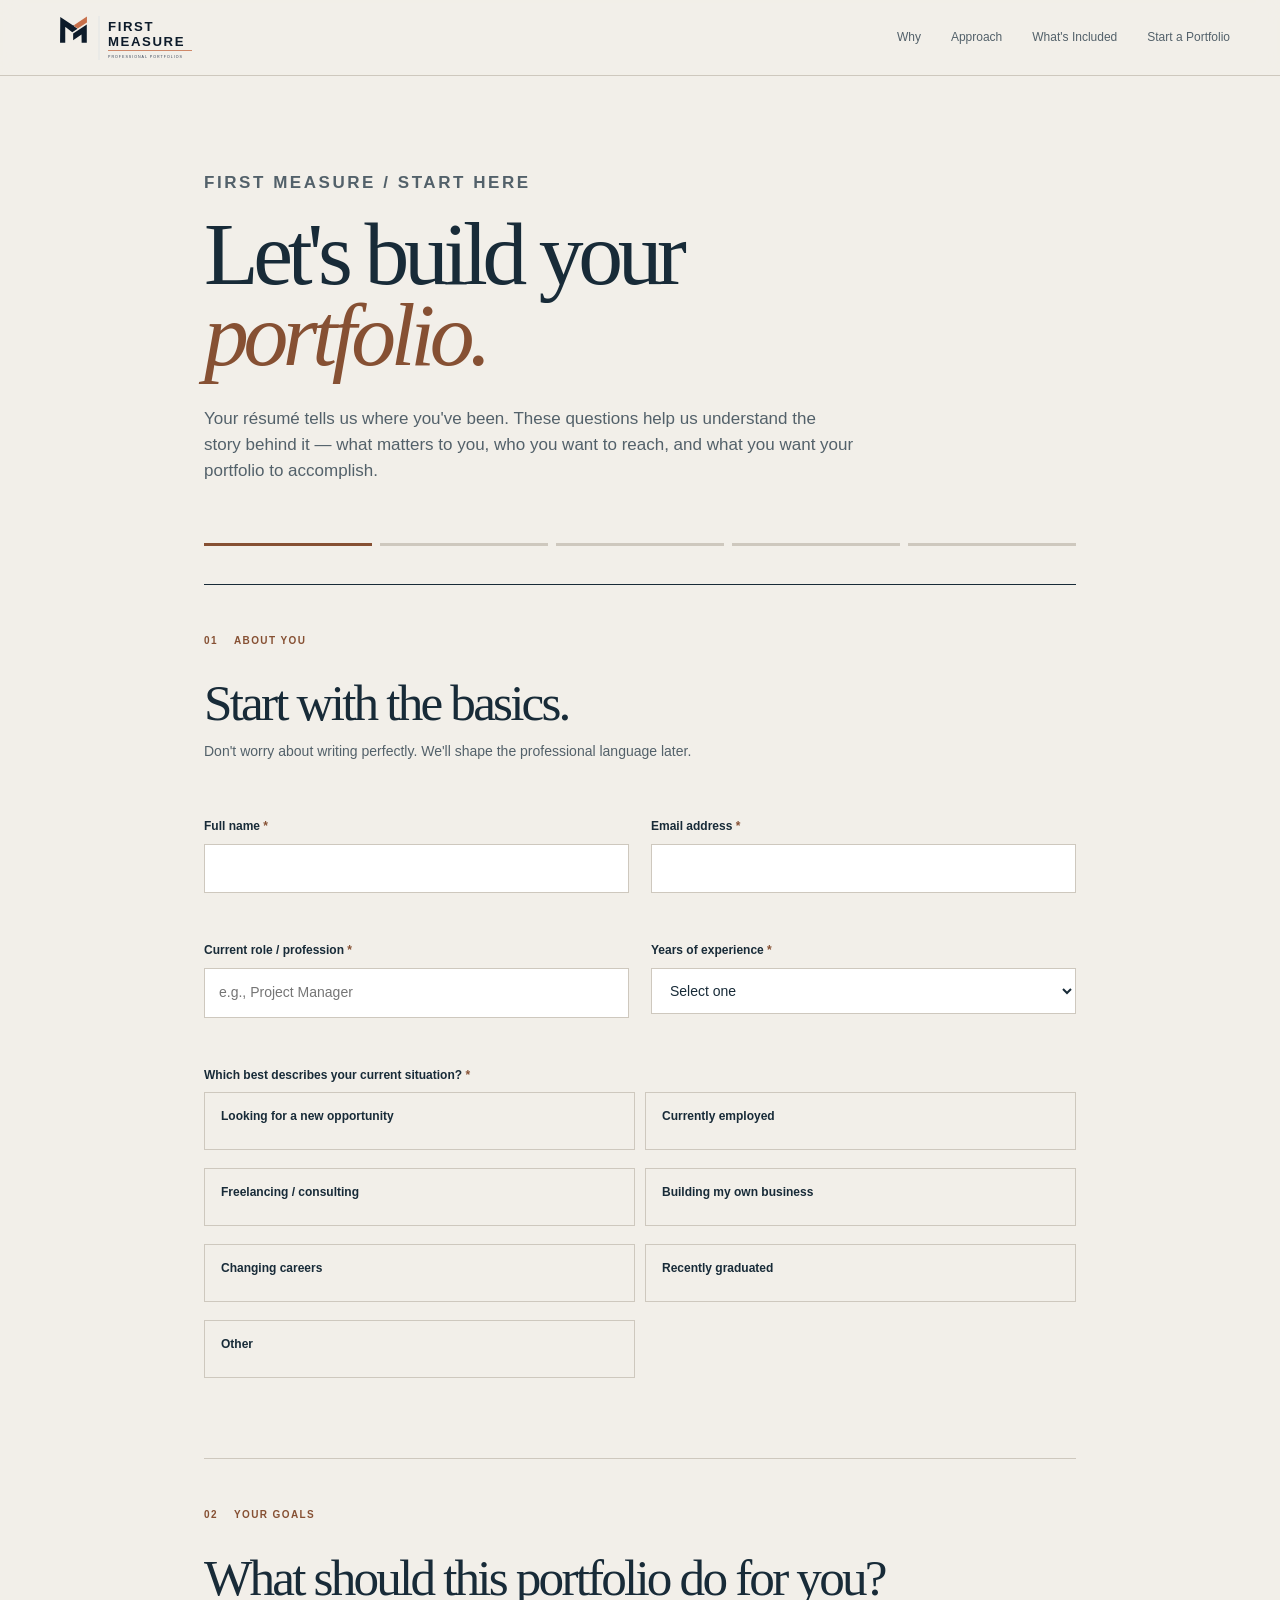
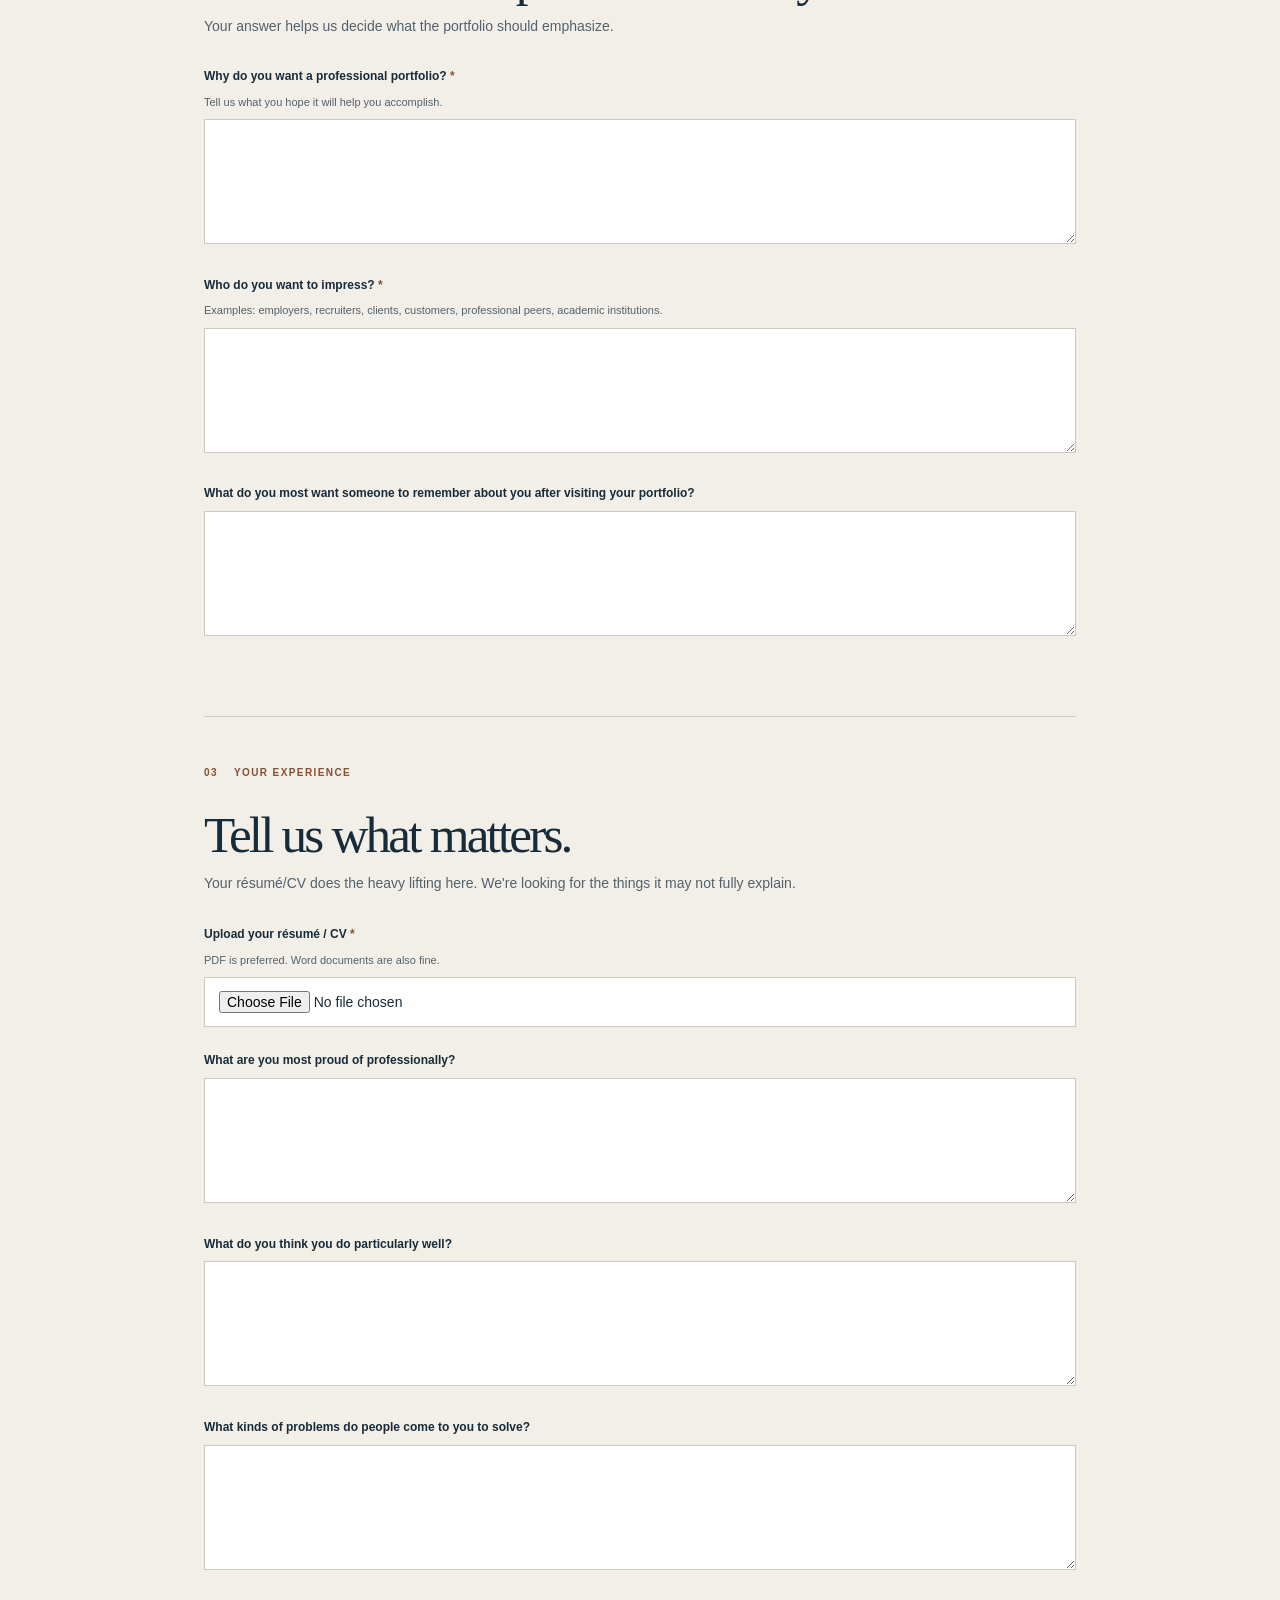
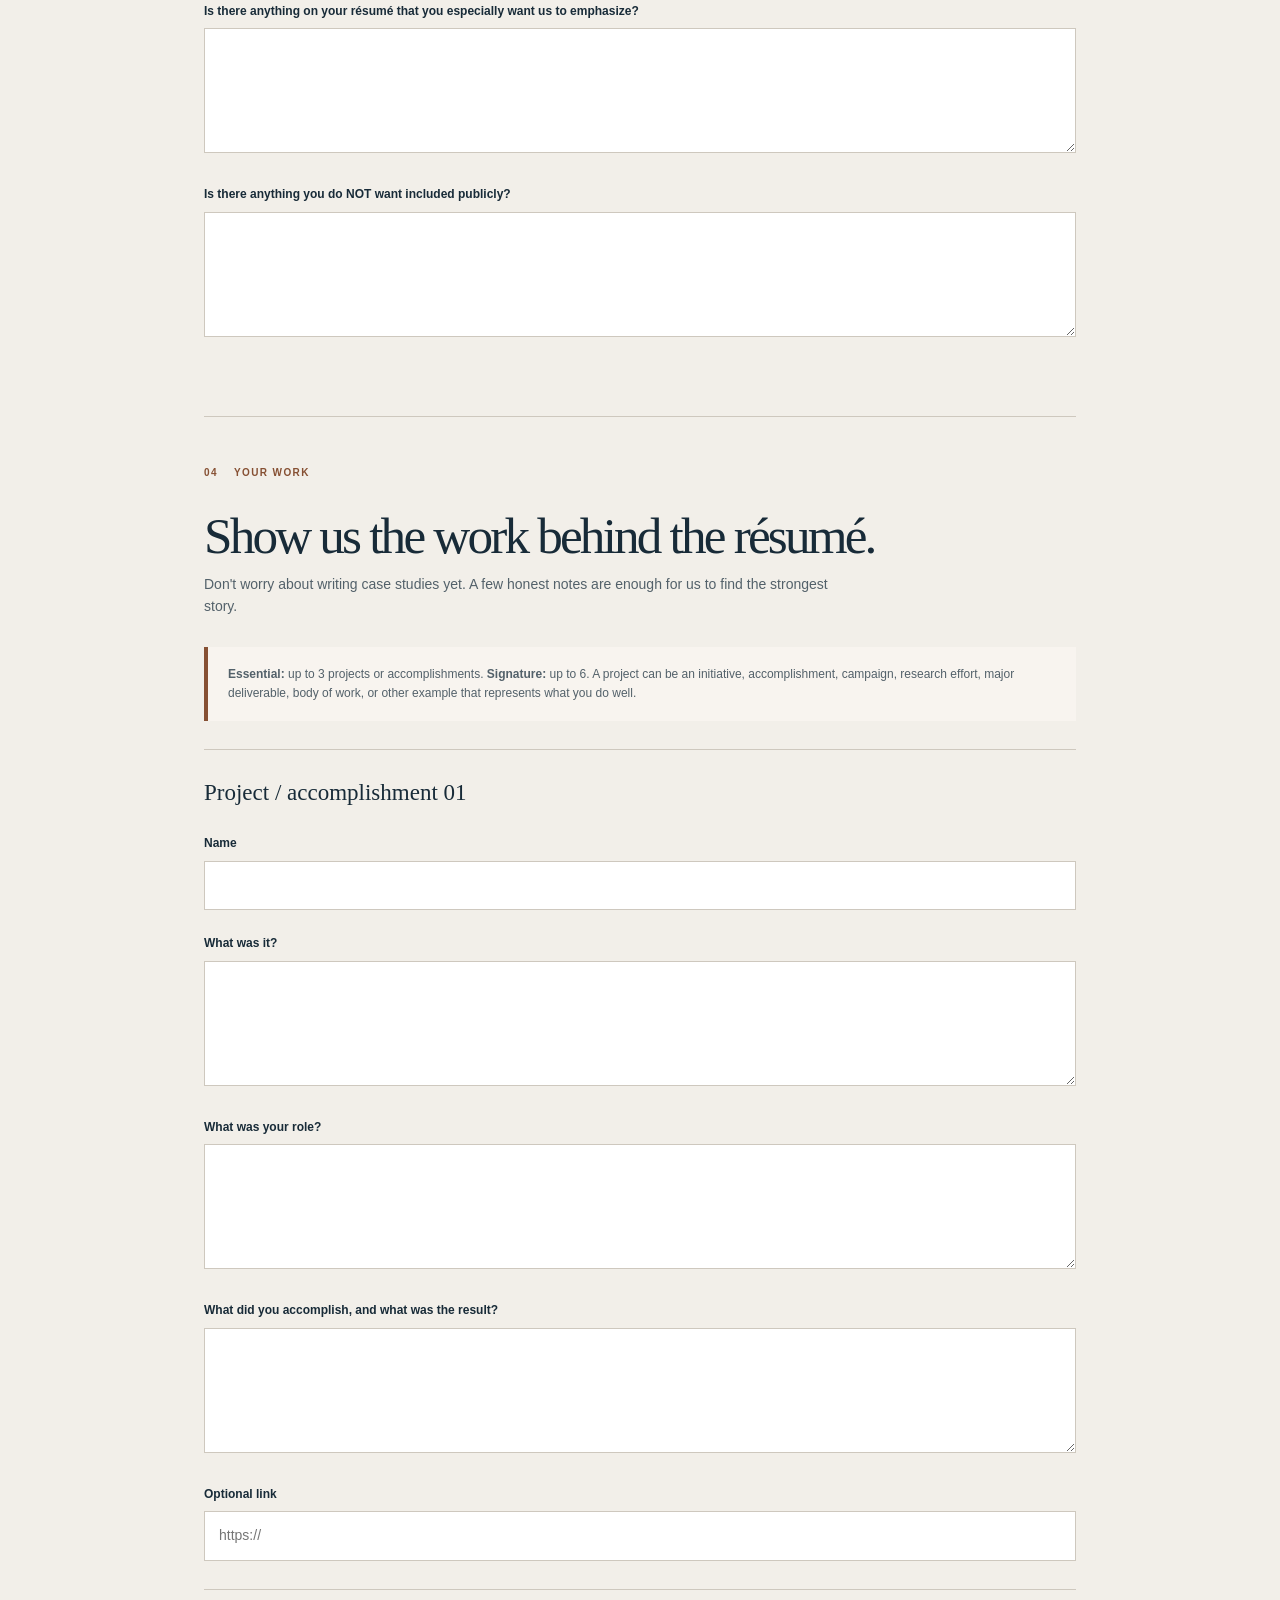
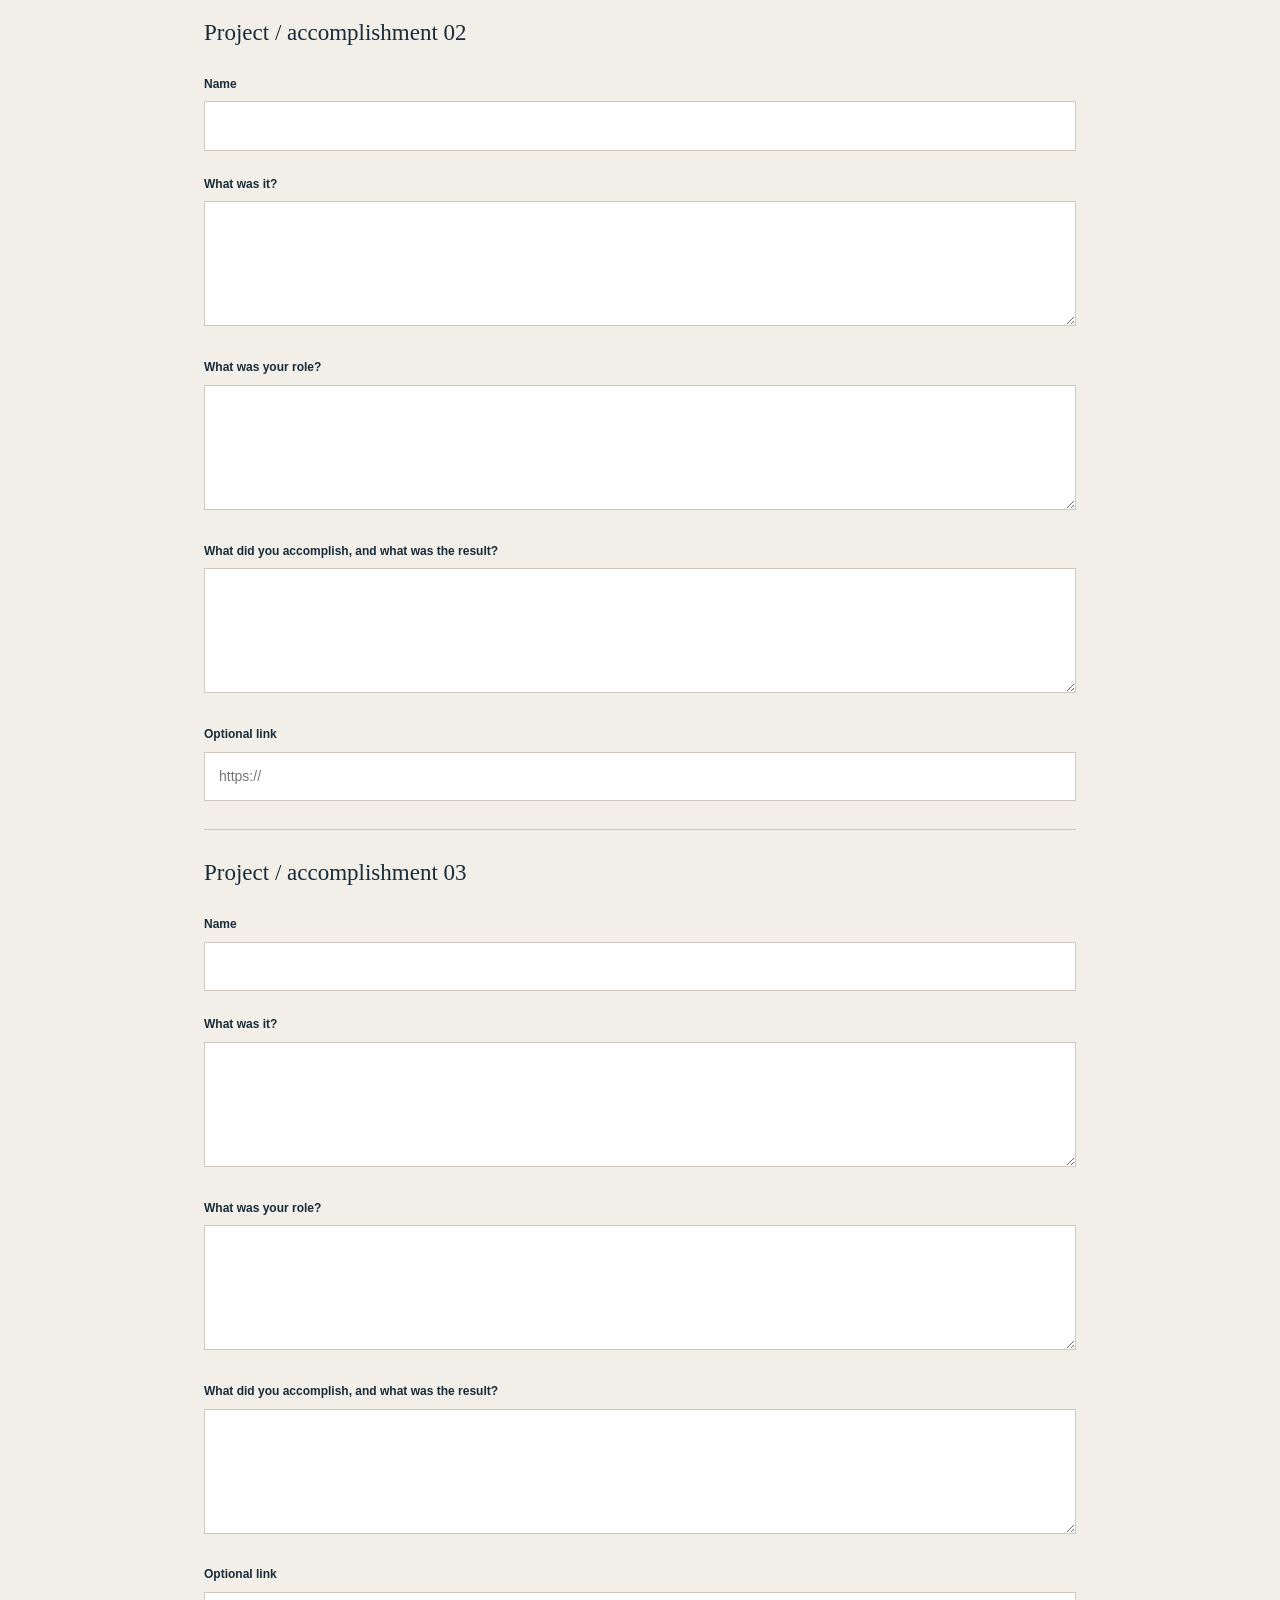
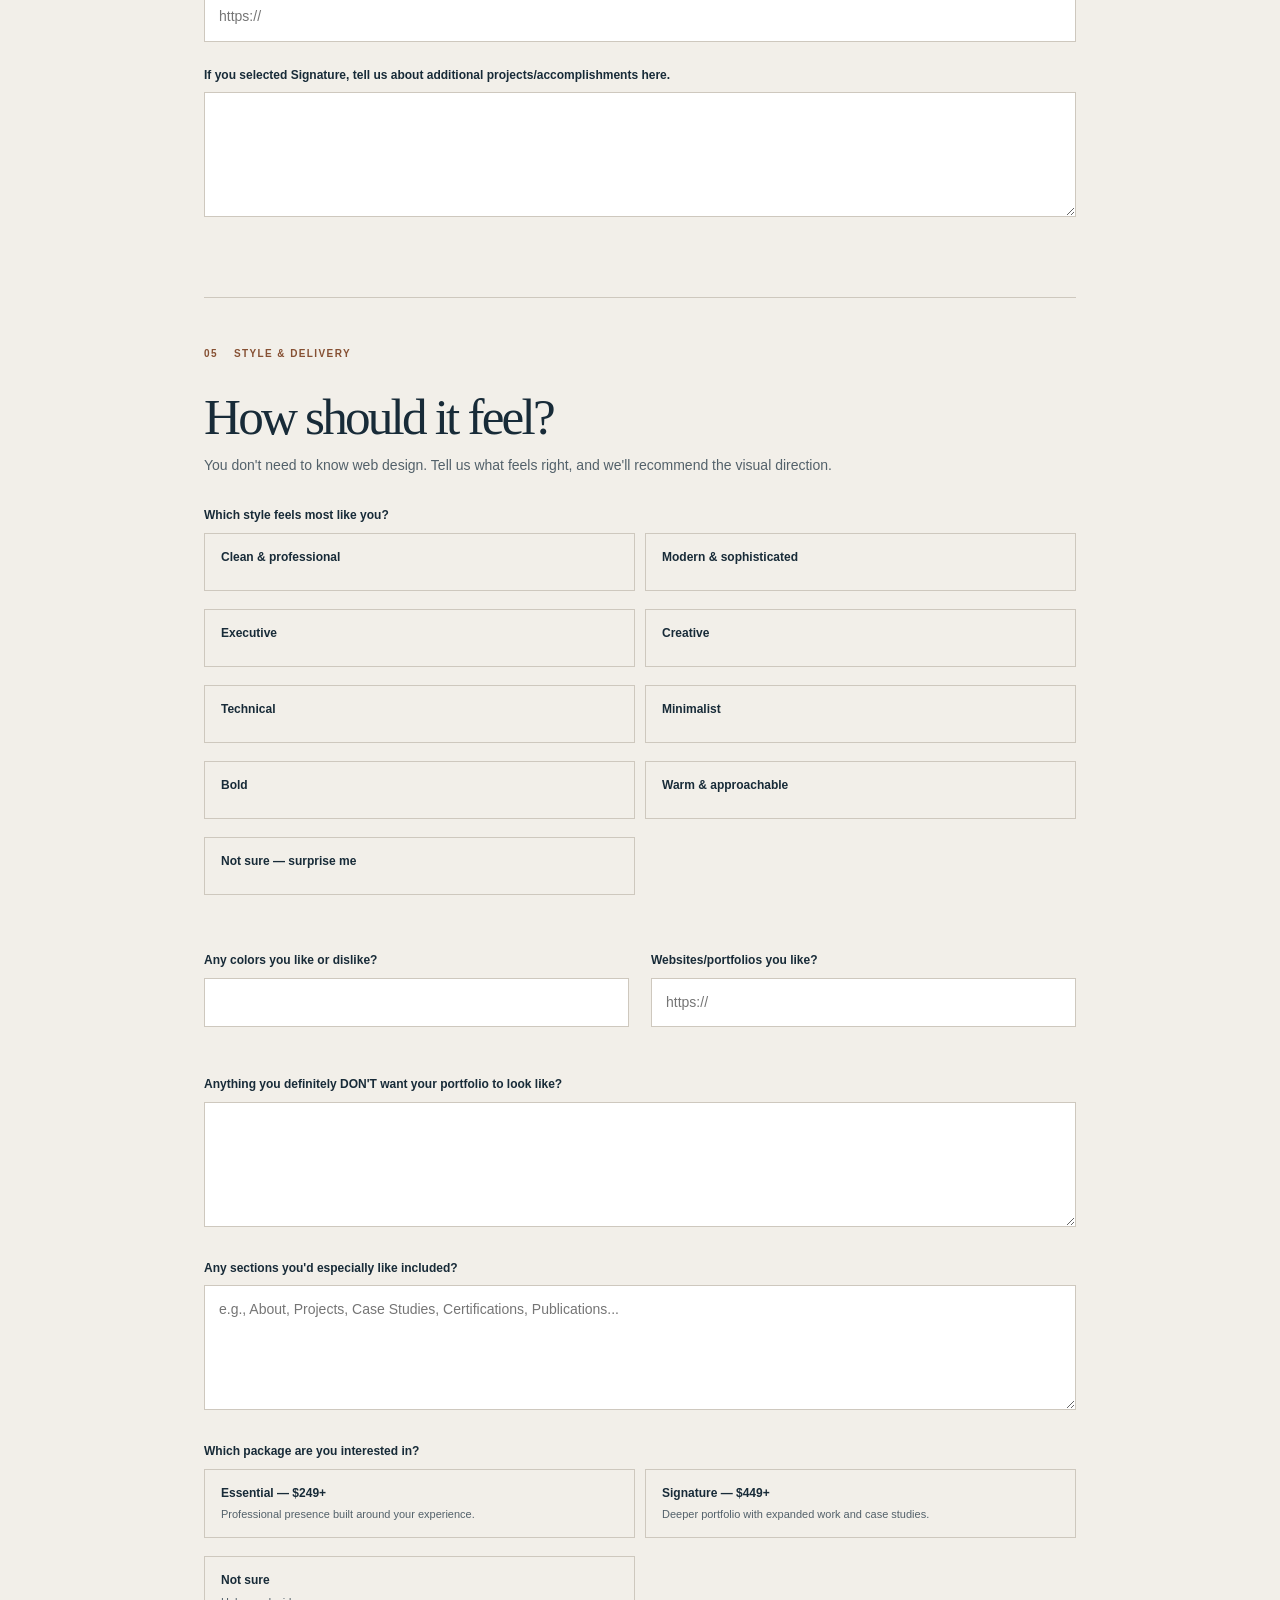
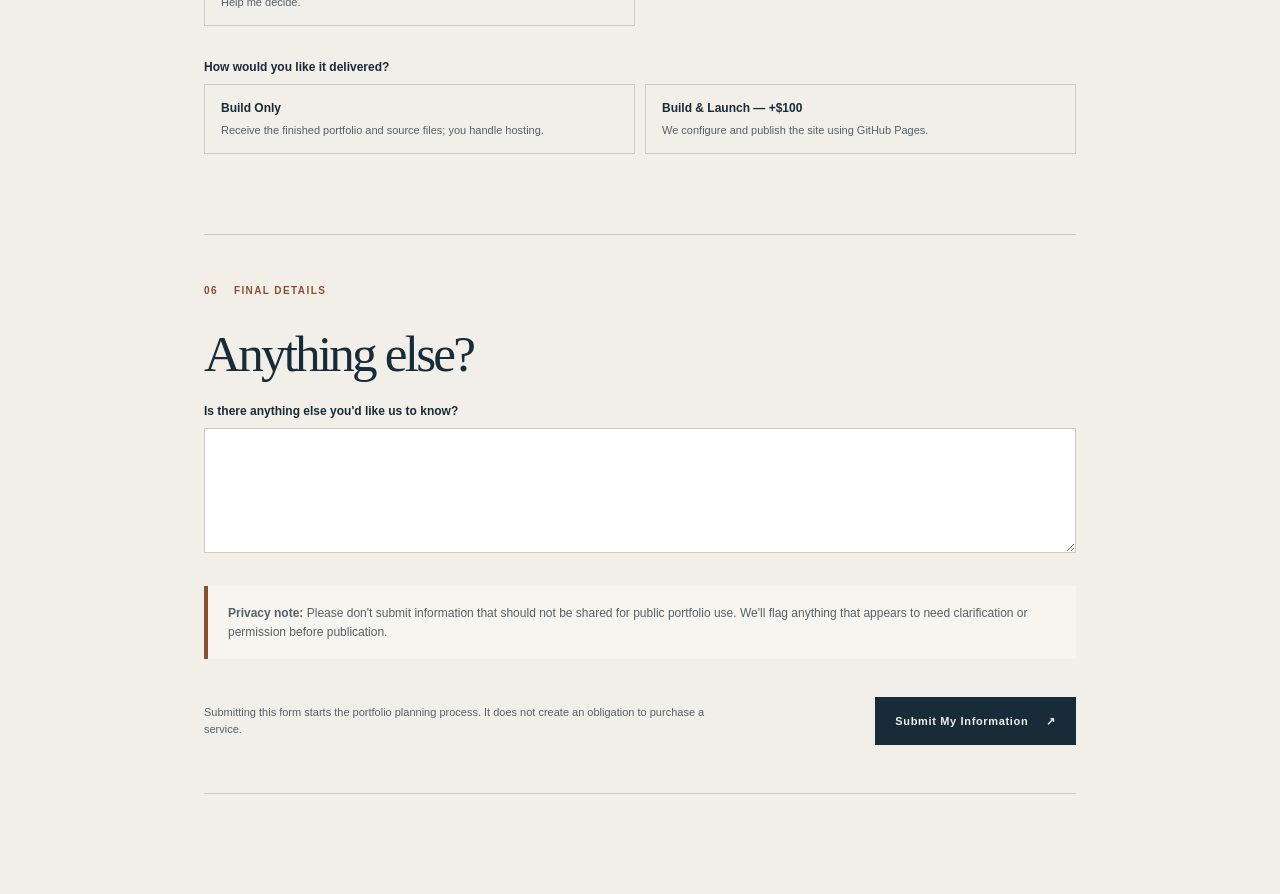
==== commit 1e88ae4d: "Add First Measure Showcase experience" ====
--- a/intake.html
+++ b/intake.html
@@ -19,16 +19,16 @@
 <body>
 <header class="site-header">
 <a class="wordmark" href="index.html" aria-label="First Measure home"><img src="assets/brand/wordmark/first-measure-3f-lockup-horizontal.svg" alt="First Measure — Professional Portfolios" width="1100" height="320"></a>
-<button class="menu-toggle" aria-expanded="false" aria-controls="site-nav" aria-label="Open menu"><span></span><span></span></button>
-<nav id="site-nav"><a href="index.html#why">Why</a><a href="index.html#approach">Approach</a><a href="index.html#services">What's Included</a><a href="index.html#contact">Start a Portfolio</a></nav>
+<button class="menu-toggle" type="button" aria-expanded="false" aria-controls="site-nav" aria-label="Open navigation menu"><span></span><span></span></button>
+<nav id="site-nav" aria-label="Primary navigation"><a href="index.html#why">Why</a><a href="index.html#approach">Approach</a><a href="index.html#services">What's Included</a><a href="index.html#contact">Start a Portfolio</a></nav>
 </header>
 <main class="intake-page">
 <div class="intake-header"><p class="kicker">FIRST MEASURE / START HERE</p><h1>Let's build your <em>portfolio.</em></h1><p>Your résumé tells us where you've been. These questions help us understand the story behind it — what matters to you, who you want to reach, and what you want your portfolio to accomplish.</p></div>
 <div class="progress" aria-hidden="true"><span class="active"></span><span></span><span></span><span></span><span></span></div>
 <form class="intake-form" id="intakeForm">
 <section class="form-section"><div class="form-meta"><span>01</span><span>ABOUT YOU</span></div><h2>Start with the basics.</h2><p class="section-help">Don't worry about writing perfectly. We'll shape the professional language later.</p>
-<div class="two-col"><div class="field"><label for="fullName">Full name <span class="required">*</span></label><input id="fullName" name="fullName" required></div><div class="field"><label for="email">Email address <span class="required">*</span></label><input id="email" name="email" type="email" required></div></div>
-<div class="two-col"><div class="field"><label for="role">Current role / profession <span class="required">*</span></label><input id="role" name="role" placeholder="e.g., Project Manager" required></div><div class="field"><label for="experience">Years of experience <span class="required">*</span></label><select id="experience" name="experience" required><option value="">Select one</option><option>Less than 2 years</option><option>2–5 years</option><option>6–10 years</option><option>11–15 years</option><option>16–20 years</option><option>20+ years</option></select></div></div>
+<div class="two-col"><div class="field"><label for="fullName">Full name <span class="required">*</span></label><input id="fullName" name="fullName" type="text" required></div><div class="field"><label for="email">Email address <span class="required">*</span></label><input id="email" name="email" type="email" required></div></div>
+<div class="two-col"><div class="field"><label for="role">Current role / profession <span class="required">*</span></label><input id="role" name="role" type="text" placeholder="e.g., Project Manager" required></div><div class="field"><label for="experience">Years of experience <span class="required">*</span></label><select id="experience" name="experience" required><option value="">Select one</option><option>Less than 2 years</option><option>2–5 years</option><option>6–10 years</option><option>11–15 years</option><option>16–20 years</option><option>20+ years</option></select></div></div>
 <div class="field"><label>Which best describes your current situation? <span class="required">*</span></label><div class="choice-grid"><div class="choice"><input id="s1" name="situation" type="radio" value="Looking for a new opportunity" required><label for="s1">Looking for a new opportunity</label></div><div class="choice"><input id="s2" name="situation" type="radio" value="Currently employed"><label for="s2">Currently employed</label></div><div class="choice"><input id="s3" name="situation" type="radio" value="Freelancing or consulting"><label for="s3">Freelancing / consulting</label></div><div class="choice"><input id="s4" name="situation" type="radio" value="Building my own business"><label for="s4">Building my own business</label></div><div class="choice"><input id="s5" name="situation" type="radio" value="Changing careers"><label for="s5">Changing careers</label></div><div class="choice"><input id="s6" name="situation" type="radio" value="Recently graduated"><label for="s6">Recently graduated</label></div><div class="choice"><input id="s7" name="situation" type="radio" value="Other"><label for="s7">Other</label></div></div></div></section>
 <section class="form-section"><div class="form-meta"><span>02</span><span>YOUR GOALS</span></div><h2>What should this portfolio do for you?</h2><p class="section-help">Your answer helps us decide what the portfolio should emphasize.</p>
 <div class="field"><label for="goals">Why do you want a professional portfolio? <span class="required">*</span></label><p class="field-help">Tell us what you hope it will help you accomplish.</p><textarea id="goals" name="goals" required></textarea></div>
@@ -38,13 +38,13 @@
 <div class="field"><label for="resume">Upload your résumé / CV <span class="required">*</span></label><p class="field-help">PDF is preferred. Word documents are also fine.</p><input id="resume" name="resume" type="file" accept=".pdf,.doc,.docx" required></div>
 <div class="field"><label for="proud">What are you most proud of professionally?</label><textarea id="proud" name="proud"></textarea></div><div class="field"><label for="strengths">What do you think you do particularly well?</label><textarea id="strengths" name="strengths"></textarea></div><div class="field"><label for="problems">What kinds of problems do people come to you to solve?</label><textarea id="problems" name="problems"></textarea></div><div class="field"><label for="emphasis">Is there anything on your résumé that you especially want us to emphasize?</label><textarea id="emphasis" name="emphasis"></textarea></div><div class="field"><label for="exclude">Is there anything you do NOT want included publicly?</label><textarea id="exclude" name="exclude"></textarea></div></section>
 <section class="form-section"><div class="form-meta"><span>04</span><span>YOUR WORK</span></div><h2>Show us the work behind the résumé.</h2><p class="section-help">Don't worry about writing case studies yet. A few honest notes are enough for us to find the strongest story.</p><div class="notice"><p><strong>Essential:</strong> up to 3 projects or accomplishments. <strong>Signature:</strong> up to 6. A project can be an initiative, accomplishment, campaign, research effort, major deliverable, body of work, or other example that represents what you do well.</p></div>
-<div class="project-block"><h3>Project / accomplishment 01</h3><div class="field"><label for="p1name">Name</label><input id="p1name" name="p1name"></div><div class="field"><label for="p1context">What was it?</label><textarea id="p1context" name="p1context"></textarea></div><div class="field"><label for="p1role">What was your role?</label><textarea id="p1role" name="p1role"></textarea></div><div class="field"><label for="p1result">What did you accomplish, and what was the result?</label><textarea id="p1result" name="p1result"></textarea></div><div class="field"><label for="p1link">Optional link</label><input id="p1link" name="p1link" type="url" placeholder="https://"></div></div>
-<div class="project-block"><h3>Project / accomplishment 02</h3><div class="field"><label for="p2name">Name</label><input id="p2name" name="p2name"></div><div class="field"><label for="p2context">What was it?</label><textarea id="p2context" name="p2context"></textarea></div><div class="field"><label for="p2role">What was your role?</label><textarea id="p2role" name="p2role"></textarea></div><div class="field"><label for="p2result">What did you accomplish, and what was the result?</label><textarea id="p2result" name="p2result"></textarea></div><div class="field"><label for="p2link">Optional link</label><input id="p2link" name="p2link" type="url" placeholder="https://"></div></div>
-<div class="project-block"><h3>Project / accomplishment 03</h3><div class="field"><label for="p3name">Name</label><input id="p3name" name="p3name"></div><div class="field"><label for="p3context">What was it?</label><textarea id="p3context" name="p3context"></textarea></div><div class="field"><label for="p3role">What was your role?</label><textarea id="p3role" name="p3role"></textarea></div><div class="field"><label for="p3result">What did you accomplish, and what was the result?</label><textarea id="p3result" name="p3result"></textarea></div><div class="field"><label for="p3link">Optional link</label><input id="p3link" name="p3link" type="url" placeholder="https://"></div></div>
+<div class="project-block"><h3>Project / accomplishment 01</h3><div class="field"><label for="p1name">Name</label><input id="p1name" name="p1name" type="text"></div><div class="field"><label for="p1context">What was it?</label><textarea id="p1context" name="p1context"></textarea></div><div class="field"><label for="p1role">What was your role?</label><textarea id="p1role" name="p1role"></textarea></div><div class="field"><label for="p1result">What did you accomplish, and what was the result?</label><textarea id="p1result" name="p1result"></textarea></div><div class="field"><label for="p1link">Optional link</label><input id="p1link" name="p1link" type="url" placeholder="https://"></div></div>
+<div class="project-block"><h3>Project / accomplishment 02</h3><div class="field"><label for="p2name">Name</label><input id="p2name" name="p2name" type="text"></div><div class="field"><label for="p2context">What was it?</label><textarea id="p2context" name="p2context"></textarea></div><div class="field"><label for="p2role">What was your role?</label><textarea id="p2role" name="p2role"></textarea></div><div class="field"><label for="p2result">What did you accomplish, and what was the result?</label><textarea id="p2result" name="p2result"></textarea></div><div class="field"><label for="p2link">Optional link</label><input id="p2link" name="p2link" type="url" placeholder="https://"></div></div>
+<div class="project-block"><h3>Project / accomplishment 03</h3><div class="field"><label for="p3name">Name</label><input id="p3name" name="p3name" type="text"></div><div class="field"><label for="p3context">What was it?</label><textarea id="p3context" name="p3context"></textarea></div><div class="field"><label for="p3role">What was your role?</label><textarea id="p3role" name="p3role"></textarea></div><div class="field"><label for="p3result">What did you accomplish, and what was the result?</label><textarea id="p3result" name="p3result"></textarea></div><div class="field"><label for="p3link">Optional link</label><input id="p3link" name="p3link" type="url" placeholder="https://"></div></div>
 <div class="field"><label for="moreProjects">If you selected Signature, tell us about additional projects/accomplishments here.</label><textarea id="moreProjects" name="moreProjects"></textarea></div></section>
 <section class="form-section"><div class="form-meta"><span>05</span><span>STYLE &amp; DELIVERY</span></div><h2>How should it feel?</h2><p class="section-help">You don't need to know web design. Tell us what feels right, and we'll recommend the visual direction.</p>
 <div class="field"><label>Which style feels most like you?</label><div class="choice-grid"><div class="choice"><input id="v1" name="style" type="radio" value="Clean and professional"><label for="v1">Clean &amp; professional</label></div><div class="choice"><input id="v2" name="style" type="radio" value="Modern and sophisticated"><label for="v2">Modern &amp; sophisticated</label></div><div class="choice"><input id="v3" name="style" type="radio" value="Executive"><label for="v3">Executive</label></div><div class="choice"><input id="v4" name="style" type="radio" value="Creative"><label for="v4">Creative</label></div><div class="choice"><input id="v5" name="style" type="radio" value="Technical"><label for="v5">Technical</label></div><div class="choice"><input id="v6" name="style" type="radio" value="Minimalist"><label for="v6">Minimalist</label></div><div class="choice"><input id="v7" name="style" type="radio" value="Bold"><label for="v7">Bold</label></div><div class="choice"><input id="v8" name="style" type="radio" value="Warm and approachable"><label for="v8">Warm &amp; approachable</label></div><div class="choice"><input id="v9" name="style" type="radio" value="Not sure"><label for="v9">Not sure — surprise me</label></div></div></div>
-<div class="two-col"><div class="field"><label for="colors">Any colors you like or dislike?</label><input id="colors" name="colors"></div><div class="field"><label for="websites">Websites/portfolios you like?</label><input id="websites" name="websites" type="url" placeholder="https://"></div></div>
+<div class="two-col"><div class="field"><label for="colors">Any colors you like or dislike?</label><input id="colors" name="colors" type="text"></div><div class="field"><label for="websites">Websites/portfolios you like?</label><input id="websites" name="websites" type="url" placeholder="https://"></div></div>
 <div class="field"><label for="avoid">Anything you definitely DON'T want your portfolio to look like?</label><textarea id="avoid" name="avoid"></textarea></div><div class="field"><label for="sections">Any sections you'd especially like included?</label><textarea id="sections" name="sections" placeholder="e.g., About, Projects, Case Studies, Certifications, Publications..."></textarea></div>
 <div class="field"><label>Which package are you interested in?</label><div class="choice-grid"><div class="choice"><input id="pkg1" name="package" type="radio" value="Essential — $249+"><label for="pkg1">Essential — $249+<span>Professional presence built around your experience.</span></label></div><div class="choice"><input id="pkg2" name="package" type="radio" value="Signature — $449+"><label for="pkg2">Signature — $449+<span>Deeper portfolio with expanded work and case studies.</span></label></div><div class="choice"><input id="pkg3" name="package" type="radio" value="Not sure"><label for="pkg3">Not sure<span>Help me decide.</span></label></div></div></div>
 <div class="field"><label>How would you like it delivered?</label><div class="choice-grid"><div class="choice"><input id="del1" name="delivery" type="radio" value="Build Only"><label for="del1">Build Only<span>Receive the finished portfolio and source files; you handle hosting.</span></label></div><div class="choice"><input id="del2" name="delivery" type="radio" value="Build & Launch — +$100"><label for="del2">Build &amp; Launch — +$100<span>We configure and publish the site using GitHub Pages.</span></label></div></div></div></section>
@@ -57,8 +57,9 @@
 const thankYou=document.getElementById('thankYou');
 const menuToggle=document.querySelector('.menu-toggle');
 const nav=document.getElementById('site-nav');
-if(menuToggle&&nav){menuToggle.addEventListener('click',()=>{const open=nav.classList.toggle('open');menuToggle.setAttribute('aria-expanded',String(open));});}
+if(menuToggle&&nav){const closeMenu=()=>{nav.classList.remove('open');menuToggle.setAttribute('aria-expanded','false');menuToggle.setAttribute('aria-label','Open navigation menu');};menuToggle.addEventListener('click',()=>{const open=nav.classList.toggle('open');menuToggle.setAttribute('aria-expanded',String(open));menuToggle.setAttribute('aria-label',open?'Close navigation menu':'Open navigation menu');if(open){nav.querySelector('a')?.focus();}});nav.querySelectorAll('a').forEach(link=>link.addEventListener('click',closeMenu));document.addEventListener('click',event=>{if(nav.classList.contains('open')&&!nav.contains(event.target)&&!menuToggle.contains(event.target)){closeMenu();}});document.addEventListener('keydown',event=>{if(event.key==='Escape'&&nav.classList.contains('open')){closeMenu();menuToggle.focus();}});window.addEventListener('resize',()=>{if(window.innerWidth>820){closeMenu();}});}
 form.addEventListener('submit',e=>{e.preventDefault();const resume=document.getElementById('resume');if(!resume.files.length){resume.focus();return;}form.style.display='none';document.querySelector('.progress').style.display='none';thankYou.style.display='block';window.scrollTo({top:0,behavior:'smooth'});});
 </script>
 </body>
 </html>
+
--- a/styles.css
+++ b/styles.css
@@ -2,9 +2,9 @@
   --paper: #F2EFE9;
   --paper-dark: #E5E0D7;
   --ink: #182B38;
-  --muted: #657079;
+  --muted: #53616A;
   --line: #CEC8BE;
-  --accent: #A66A45;
+  --accent: #865033;
   --accent-soft: #E7D8CE;
   --navy: #182E3D;
   --max: 1180px;
@@ -56,6 +56,8 @@
 .hero-note { align-self: end; padding-bottom: 8px; border-top: 1px solid var(--line); padding-top: 12px; }
 .hero-note span { color: var(--accent); font-size: 10px; }
 .hero-note p { margin: 12px 0 0; color: var(--muted); font-family: Georgia, serif; font-size: 15px; line-height: 1.35; }
+.hero .kicker, .hero .hero-number, .hero h1 em, .hero .text-link span, .hero-note span { color:#E6A47D; }
+.hero .hero-intro, .hero .text-link, .hero-note p { color:#D0DADF; }
 .section { padding-top: 130px; padding-bottom: 130px; border-top: 1px solid var(--line); }
 .section-meta { display: flex; gap: 16px; margin-bottom: 65px; }
 .section-meta span:first-child { color: var(--accent); }
@@ -104,6 +106,7 @@
 .principle-row span { color: var(--accent); font-size: 10px; }
 .principle-row strong { display: block; margin-top: 32px; font-family: Georgia, serif; font-weight: 400; font-size: 18px; }
 .principle-row p { color: var(--paper-dark); font-size: 11px; }
+.principles-inner .section-meta span:first-child, .principles-inner h2 em, .principle-row span { color:#E6A47D; }
 .contact { text-align: center; padding-top: 150px; padding-bottom: 160px; }
 .contact-meta { color: var(--accent); }
 .contact h2 { max-width: 950px; margin: 30px auto 0; }
@@ -877,3 +880,191 @@
 /* Hero secondary action must retain sufficient contrast on navy. */
 .hero .text-link { color: var(--paper-dark); }
 .hero .text-link:hover { color: var(--paper); }
+
+/* =========================================
+   FIRST MEASURE SHOWCASE
+   Optimistic editorial system for student and youth portfolios.
+   ========================================= */
+.showcase-page {
+  --showcase-sky: #8FC9D6;
+  --showcase-sun: #E9B85A;
+  --showcase-cream: #FAF7F0;
+  --showcase-blue: #18394A;
+  background: var(--showcase-cream);
+}
+.showcase-header { background: rgba(250,247,240,.96); }
+.showcase-hero {
+  min-height: 100vh;
+  padding: 142px var(--gutter) 76px;
+  display: grid;
+  grid-template-columns: minmax(0, .95fr) minmax(420px, .85fr);
+  gap: clamp(55px, 8vw, 120px);
+  align-items: center;
+  background: var(--showcase-cream);
+  overflow: hidden;
+}
+.showcase-hero-copy { max-width: 700px; }
+.showcase-kicker {
+  margin: 0 0 26px;
+  color: var(--accent);
+  font-size: 12px;
+  font-weight: 800;
+  letter-spacing: .16em;
+}
+.showcase-hero h1 {
+  margin: 0;
+  font-family: Georgia, "Times New Roman", serif;
+  font-size: clamp(4rem, 7.6vw, 7.5rem);
+  font-weight: 400;
+  line-height: .9;
+  letter-spacing: -.065em;
+}
+.showcase-hero h1 em { color: var(--accent); font-style: italic; }
+.showcase-lede { max-width: 620px; margin: 34px 0 0; color: var(--muted); font-size: 18px; line-height: 1.65; }
+.showcase-actions { display: flex; align-items: center; gap: 28px; margin-top: 36px; }
+.showcase-button { background: var(--showcase-blue); color: var(--showcase-cream); }
+.showcase-button:hover { background: var(--accent); }
+.evidence-board {
+  position: relative;
+  min-height: 540px;
+  display: grid;
+  grid-template-columns: 1.15fr .85fr;
+  grid-template-rows: 1.1fr .9fr;
+  gap: 14px;
+  transform: rotate(1.5deg);
+}
+.evidence-tile {
+  padding: 28px;
+  display: flex;
+  flex-direction: column;
+  justify-content: space-between;
+  border: 1px solid rgba(24,57,74,.25);
+  box-shadow: 10px 10px 0 rgba(24,57,74,.08);
+}
+.evidence-tile span { font-size: 12px; font-weight: 800; letter-spacing: .14em; }
+.evidence-tile strong { max-width: 230px; font-family: Georgia, serif; font-size: 28px; font-weight: 400; line-height: 1.05; }
+.evidence-story { background: var(--showcase-blue); color: var(--showcase-cream); transform: translateY(28px); }
+.evidence-media { background: var(--showcase-sky); color: var(--showcase-blue); }
+.evidence-growth { background: var(--showcase-sun); color: var(--showcase-blue); }
+.evidence-goals { background: white; color: var(--showcase-blue); transform: translateY(-20px); }
+@media (max-width: 900px) {
+  .showcase-hero { grid-template-columns: 1fr; gap: 64px; padding-top: 128px; }
+  .evidence-board { min-height: 430px; max-width: 680px; width: 100%; }
+}
+@media (max-width: 680px) {
+  .showcase-hero { min-height: auto; padding: 108px 20px 60px; gap: 48px; }
+  .showcase-hero h1 { font-size: clamp(3.3rem, 16vw, 5rem); }
+  .showcase-lede { font-size: 16px; }
+  .showcase-actions { align-items: flex-start; flex-direction: column; }
+  .evidence-board { min-height: 460px; grid-template-columns: 1fr 1fr; gap: 10px; transform: none; }
+  .evidence-tile { padding: 20px; box-shadow: 6px 6px 0 rgba(24,57,74,.07); }
+  .evidence-tile strong { font-size: 22px; }
+}
+
+/* Homepage offering split */
+.portfolio-paths { padding: 80px var(--gutter); display: grid; grid-template-columns: .7fr 1.3fr; gap: 70px; background: var(--paper); border-top: 1px solid var(--line); }
+.portfolio-paths-intro > span, .portfolio-path-grid article > span { color: var(--accent); font-size: 11px; font-weight: 800; letter-spacing: .14em; }
+.portfolio-paths-intro h2 { margin-top: 22px; font-size: clamp(2.5rem,4.4vw,4.4rem); }
+.portfolio-path-grid { display: grid; grid-template-columns: 1fr 1fr; border: 1px solid var(--line); }
+.portfolio-path-grid article { min-width: 0; padding: 34px; }
+.portfolio-path-grid article + article { border-left: 1px solid var(--line); }
+.portfolio-path-grid h3 { margin: 34px 0 14px; font: 400 28px/1.05 Georgia,serif; }
+.portfolio-path-grid p { min-height: 96px; margin: 0 0 24px; color: var(--muted); font-size: 14px; }
+.portfolio-path-grid .showcase-path { background: #DFEEF0; }
+@media(max-width:900px){.portfolio-paths{grid-template-columns:1fr;gap:40px}.portfolio-path-grid p{min-height:0}}
+@media(max-width:680px){.portfolio-paths{padding:58px 20px}.portfolio-path-grid{grid-template-columns:1fr}.portfolio-path-grid article{padding:28px 24px}.portfolio-path-grid article+article{border-left:0;border-top:1px solid var(--line)}}
+
+/* Showcase content system */
+.showcase-section { padding: 120px var(--gutter); border-top: 1px solid rgba(24,57,74,.2); }
+.showcase-section-meta { display: flex; gap: 18px; margin-bottom: 58px; color: var(--showcase-blue); font-size: 12px; font-weight: 800; letter-spacing: .14em; }
+.showcase-section-meta span:first-child { color: var(--accent); }
+.showcase-page h2 { color: var(--showcase-blue); }
+.showcase-page h2 em { color: var(--accent); }
+.showcase-intro-grid { display: grid; grid-template-columns: 1.05fr .95fr; gap: clamp(55px,8vw,120px); align-items: start; }
+.showcase-intro-grid h2 { font-size: clamp(3rem,5.3vw,5.8rem); }
+.showcase-intro-grid > div { max-width: 540px; color: var(--muted); font-size: 17px; }
+.showcase-intro-grid p { margin: 0 0 20px; }
+.showcase-note { padding: 18px 20px; border-left: 4px solid var(--showcase-sun); background: rgba(233,184,90,.15); font-size: 14px; }
+.audience-ribbon { margin-top: 70px; padding: 22px 0; display: flex; flex-wrap: wrap; justify-content: space-between; gap: 18px 30px; border-top: 1px solid rgba(24,57,74,.25); border-bottom: 1px solid rgba(24,57,74,.25); color: var(--showcase-blue); font-size: 12px; font-weight: 800; letter-spacing: .11em; }
+.showcase-uses { background: var(--showcase-blue); color: var(--showcase-cream); }
+.showcase-uses .showcase-section-meta, .showcase-uses h2 { color: var(--showcase-cream); }
+.showcase-uses .showcase-section-meta span:first-child { color:#E6A47D; }
+.showcase-title-row { display: grid; grid-template-columns: 1.1fr .9fr; gap: clamp(55px,8vw,110px); align-items: end; }
+.showcase-title-row h2 { font-size: clamp(3rem,5vw,5.4rem); }
+.showcase-title-row > p { max-width: 460px; margin: 0; color: var(--muted); font-size: 17px; }
+.showcase-uses .showcase-title-row > p { color: #C7D5DB; }
+.use-case-grid { margin-top: 72px; display: grid; grid-template-columns: repeat(12,1fr); gap: 14px; }
+.use-case { min-height: 330px; padding: 30px; display: flex; flex-direction: column; border: 1px solid rgba(250,247,240,.28); }
+.use-case h3 { margin: 54px 0 15px; max-width: 480px; font: 400 clamp(1.7rem,2.5vw,2.6rem)/1.04 Georgia,serif; }
+.use-case p { margin: 0; max-width: 550px; color: #C7D5DB; font-size: 15px; }
+.use-number { font-size: 12px; font-weight: 800; letter-spacing: .12em; }
+.use-college { grid-column: span 7; background: #FAF7F0; color: var(--showcase-blue); }
+.use-college p { color: var(--muted); }
+.use-athletics { grid-column: span 5; background: var(--showcase-sky); color: var(--showcase-blue); }
+.use-athletics p { color: #294F61; }
+.use-scholarships,.use-greek { grid-column: span 4; }
+.use-performing { grid-column: span 4; background: var(--showcase-sun); color: var(--showcase-blue); }
+.use-performing p { color: #3D4D52; }
+.use-leadership { grid-column: span 12; min-height: 270px; background: #244A5D; }
+.use-tags,.media-line { margin-top: auto; padding-top: 30px; display: flex; flex-wrap: wrap; gap: 8px; }
+.use-tags span,.media-line span { padding: 7px 10px; border: 1px solid currentColor; font-size: 11px; font-weight: 800; letter-spacing: .08em; }
+.use-cta { margin-top: auto; padding-top: 28px; align-self: flex-start; border-bottom: 1px solid currentColor; font-size: 13px; font-weight: 800; }
+.living-showcase { background: #DFEEF0; }
+.living-grid { display: grid; grid-template-columns: .9fr 1.1fr; gap: clamp(60px,9vw,130px); }
+.living-grid h2 { font-size: clamp(3rem,5vw,5.2rem); }
+.living-grid > div > p { max-width: 480px; margin-top: 28px; color: #45616E; font-size: 17px; }
+.growth-track { list-style: none; margin: 0; padding: 0; counter-reset: none; }
+.growth-track li { position: relative; padding: 8px 0 40px 46px; border-left: 2px solid var(--showcase-blue); }
+.growth-track li::before { content:""; position:absolute; left:-8px; top:10px; width:14px; height:14px; border-radius:50%; background:var(--showcase-sun); border:3px solid var(--showcase-blue); }
+.growth-track span { display:block; color:var(--accent); font-size:11px; font-weight:800; letter-spacing:.14em; }
+.growth-track strong { display:block; margin-top:12px; color:var(--showcase-blue); font:400 27px/1.1 Georgia,serif; }
+.growth-track p { margin:8px 0 0; color:#45616E; font-size:14px; }
+.showcase-process { background:var(--showcase-cream); }
+.showcase-steps { list-style:none; margin:70px 0 0; padding:0; display:grid; grid-template-columns:repeat(3,1fr); border-top:1px solid var(--showcase-blue); border-left:1px solid rgba(24,57,74,.2); }
+.showcase-steps li { min-height:215px; padding:26px; display:grid; grid-template-columns:36px 1fr; gap:16px; border-right:1px solid rgba(24,57,74,.2); border-bottom:1px solid rgba(24,57,74,.2); }
+.showcase-steps li > span { color:var(--accent); font-size:12px; }
+.showcase-steps strong { color:var(--showcase-blue); font:400 25px/1.1 Georgia,serif; }
+.showcase-steps p { margin:14px 0 0; color:var(--muted); font-size:14px; }
+.showcase-pricing { background:#F0E9DB; }
+.showcase-price-grid { margin-top:70px; display:grid; grid-template-columns:repeat(3,1fr); gap:18px; }
+.showcase-price-card { padding:30px; background:var(--showcase-cream); border:1px solid rgba(24,57,74,.25); }
+.showcase-price-card.featured { background:var(--showcase-blue); color:var(--showcase-cream); transform:translateY(-14px); }
+.showcase-price-top { display:flex; justify-content:space-between; gap:20px; align-items:baseline; }
+.showcase-price-top span { font-size:12px; font-weight:800; letter-spacing:.13em; }
+.showcase-price-top strong { color:var(--accent); font:400 29px Georgia,serif; }
+.showcase-price-card > p { min-height:86px; margin:30px 0; color:var(--muted); font-size:15px; }
+.showcase-price-card.featured > p,.showcase-price-card.featured li { color:#D8E3E7; }
+.showcase-price-card.featured .showcase-price-top strong { color:#E6A47D; }
+.showcase-price-card ul { margin:0; padding-left:18px; }
+.showcase-price-card li { margin:10px 0; color:var(--muted); font-size:14px; }
+.hosting-band { margin-top:42px; padding:32px; display:grid; grid-template-columns:.75fr 1.25fr; gap:60px; background:var(--showcase-sun); color:var(--showcase-blue); }
+.hosting-band span { display:block; font-size:12px; font-weight:800; letter-spacing:.13em; }
+.hosting-band strong { display:block; margin-top:12px; font:400 32px Georgia,serif; }
+.hosting-band p { margin:0; font-size:15px; }
+.showcase-integrity { padding-top:0; padding-bottom:0; display:grid; grid-template-columns:1fr 1fr; }
+.showcase-integrity > div { padding:80px clamp(35px,5vw,80px); }
+.showcase-integrity > div > span { font-size:12px; font-weight:800; letter-spacing:.13em; }
+.showcase-integrity h2 { margin-top:28px; font-size:clamp(2.4rem,3.8vw,4rem); }
+.showcase-integrity p { max-width:560px; font-size:16px; }
+.integrity-panel { background:var(--showcase-blue); color:var(--showcase-cream); }
+.integrity-panel h2 { color:var(--showcase-cream); }
+.integrity-panel p { color:#CAD8DD; }
+.privacy-panel { background:var(--showcase-sky); color:var(--showcase-blue); }
+.showcase-close { text-align:center; background:var(--showcase-cream); }
+.showcase-close h2 { font-size:clamp(3.2rem,6vw,6.3rem); }
+.showcase-close > p:not(.showcase-kicker):not(.showcase-athlete-note) { max-width:560px; margin:28px auto; color:var(--muted); font-size:17px; }
+.showcase-close .showcase-button { margin-top:6px; }
+.showcase-athlete-note { margin:30px 0 0; color:var(--muted); font-size:14px; }
+.showcase-page footer { font-size:12px; }
+.showcase-athlete-note a { color:var(--showcase-blue); border-bottom:1px solid var(--showcase-blue); font-weight:700; }
+@media(max-width:900px){.showcase-intro-grid,.showcase-title-row,.living-grid{grid-template-columns:1fr;gap:42px}.use-case{grid-column:span 6}.use-leadership{grid-column:span 12}.showcase-steps{grid-template-columns:1fr 1fr}.showcase-price-grid{grid-template-columns:1fr}.showcase-price-card.featured{transform:none}.showcase-price-card>p{min-height:0}.hosting-band{grid-template-columns:1fr;gap:25px}}
+@media(max-width:680px){.showcase-section{padding:62px 20px}.showcase-section-meta{margin-bottom:34px}.audience-ribbon{justify-content:flex-start;margin-top:45px}.use-case-grid{grid-template-columns:1fr;margin-top:44px}.use-case{grid-column:auto;min-height:0;padding:26px}.use-case h3{margin-top:40px}.use-case p{font-size:14px}.use-cta,.use-tags,.media-line{margin-top:28px}.showcase-steps{grid-template-columns:1fr;margin-top:45px}.showcase-steps li{min-height:0}.showcase-price-grid{margin-top:44px}.showcase-price-card{padding:26px}.hosting-band{padding:26px}.showcase-integrity{grid-template-columns:1fr;padding:0}.showcase-integrity>div{padding:58px 20px}}
+
+/* Accessible brand-color applications on dark and tinted surfaces. */
+.hero .kicker, .hero .hero-number, .hero h1 em, .hero .text-link span, .hero-note span,
+.principles-inner .section-meta span:first-child, .principles-inner h2 em, .principle-row span,
+.showcase-uses .showcase-section-meta span:first-child,
+.showcase-uses .showcase-title-row h2 em,
+.showcase-price-card.featured .showcase-price-top strong { color:#E6A47D; }
+.interview-flow .flow-highlight .flow-no { color:#E6A47D; }
+
